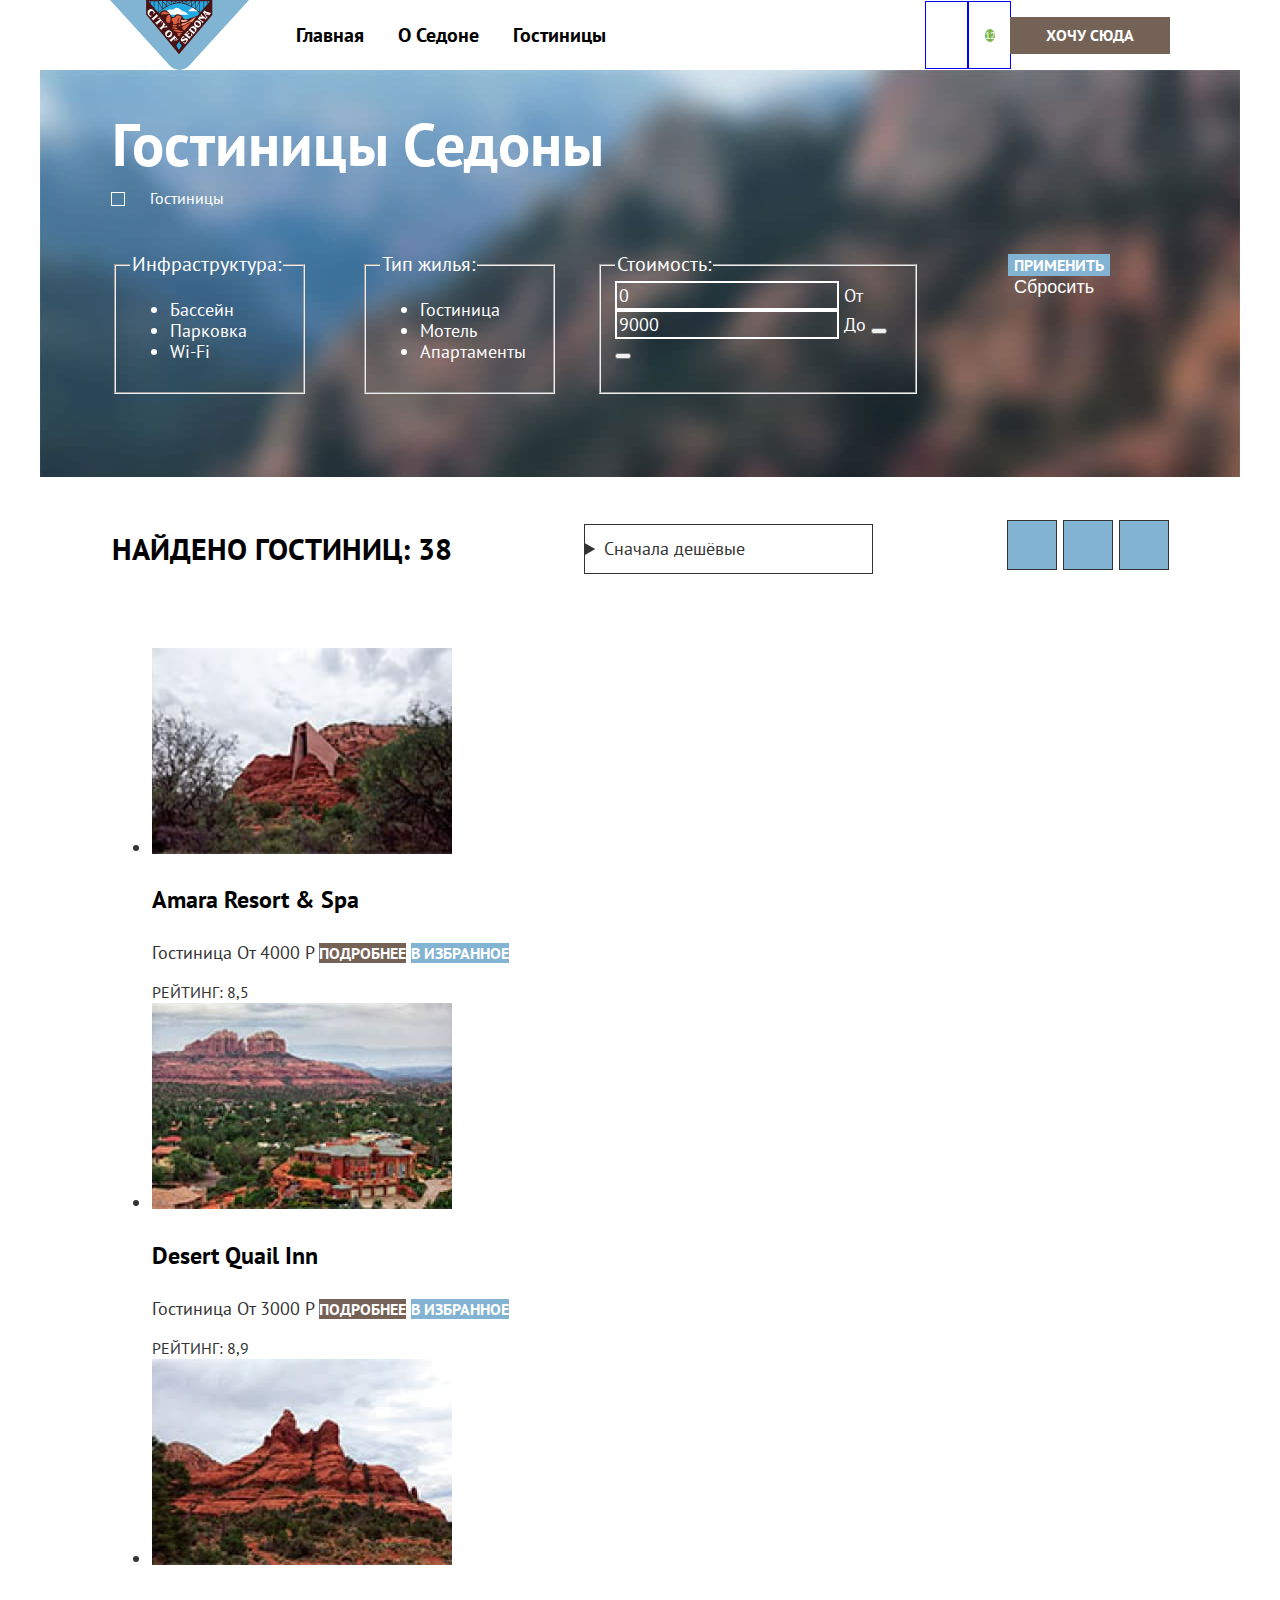
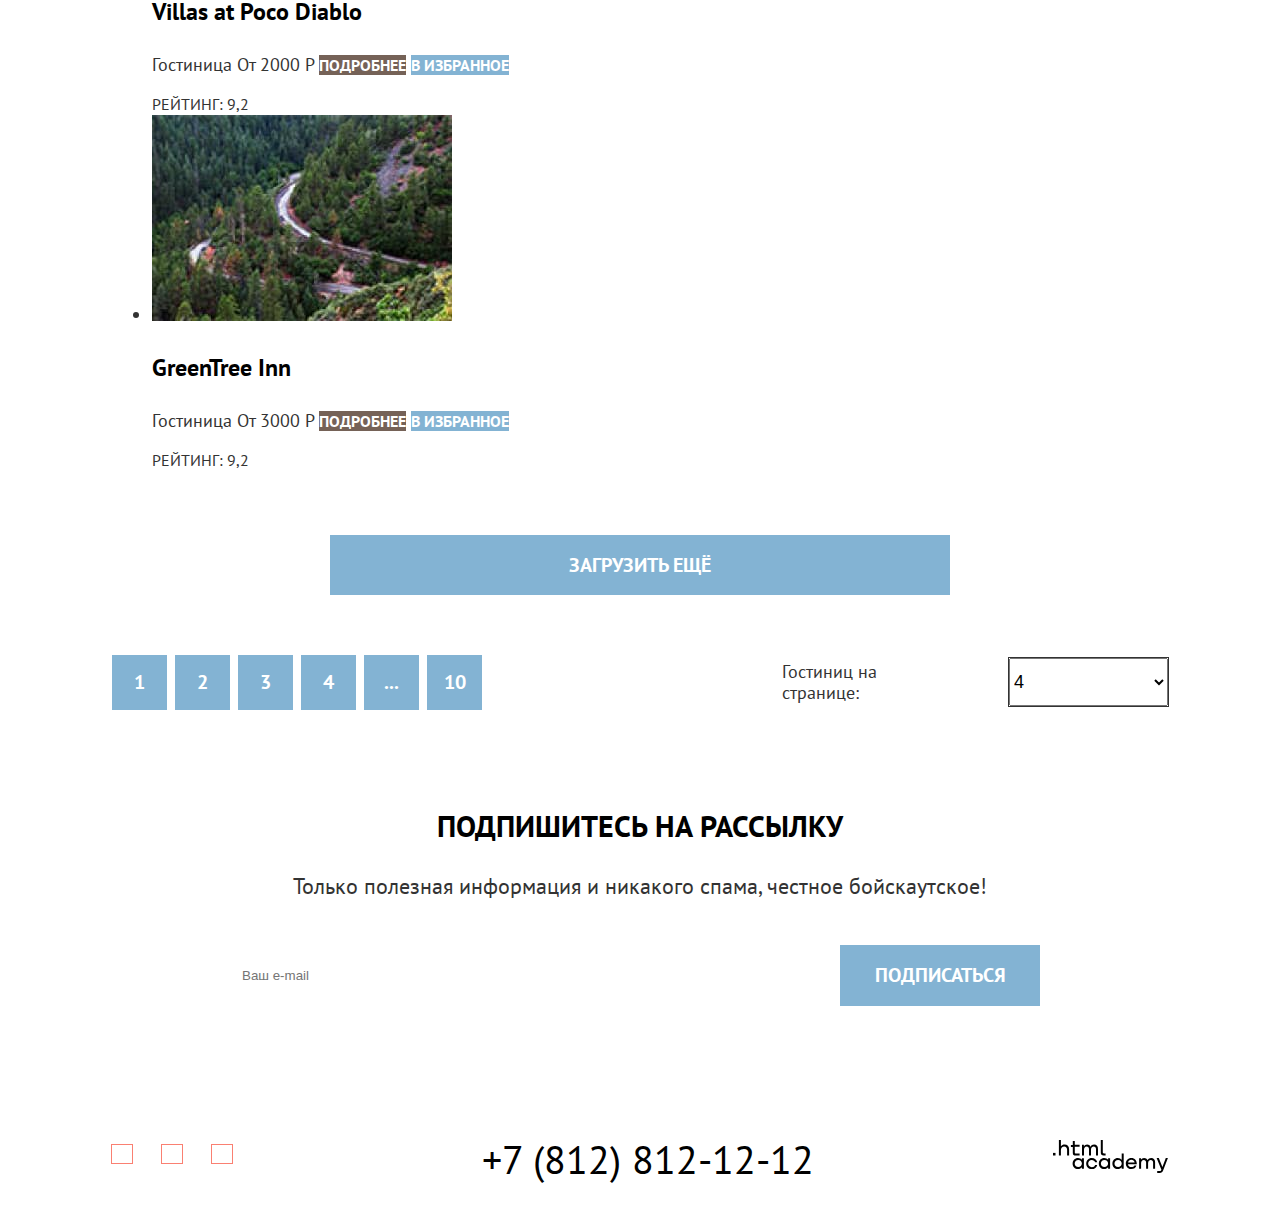
==== catalog.html @ 930e28e7 "Complete micro-layouts for the pages on flex" ====
<!DOCTYPE html>
<html class="page" lang="en">
<head>
  <meta charset="UTF-8">
  <meta name="viewport" content="width=device-width, initial-scale=1.0">
  <title>Гостиницы Седоны</title>
  <link rel="stylesheet" href="css/style.css">
</head>
<body class="body">

  <header class="page-header">
    <nav class="navigation">
      <img class="logo" src="img/logo.svg" alt="sedona logo" width="139" height="70">
        <ul class="navigation-menu navigation-list">
          <li class="navigation-item">
            <a class="navigation-link" href="">Главная</a>
          </li>
          <li class="navigation-item">
            <a class="navigation-link" href="about.html">О Седоне</a>
          </li>
          <li class="navigation-item">
            <a class="navigation-link" href="catalog.html">Гостиницы</a>
          </li>
        </ul>
        <div class="navigation-user navigation-list">
            <a class="navigation-link navigation-icon" href="#">
              <span class="visually-hidden">Поиск</span>
            </a>
            <a class="navigation-link navigation-icon" href="">
              <span class="visually-hidden">Избранное</span>
              <span class="favorites-count">12</span>
            </a>
        <a class="button button-secondary navigation-button" href="#">
          Хочу сюда
        </a>
      </div>
    </nav>
  </header>

  <main class="main-inner">

    <header class="inner-header">
      <div class="catalog-container">
        <h1 class="inner-header-title">Гостиницы Седоны</h1>
        <ul class="breadcrumbs">
          <li class="breadcrumbs-item breadcrumbs-icon">
            <a class="breadcrumbs-link" href="index.html">
              <span class="visually-hidden">Главная</span>
            </a>
          </li>
          <li class="breadcrumbs-item">
            <a class="breadcrumbs-link">
              Гостиницы
            </a>
          </li>
        </ul>

        <h2 class="visually-hidden">Список гостиниц с фильтрами</h2>

        <form class="hotel-filter" method="get" action="https://echo.htmlacademy.ru/">
          <fieldset class="hotel-filter-group">
            <legend class="hotel-filter-title">Инфраструктура:</legend>
            <ul>
              <li>
                <label class="control">
                  <input class="visually-hidden control-input" type="checkbox" value="Бассейн" name="infrastructure" checked>
                  <span class="control-mark"></span>
                  <span class="control-label">Бассейн</span>
                </label>
              </li>
              <li>
                <label class="control">
                  <input class="visually-hidden control-input" type="checkbox" value="Парковка" name="infrastructure" checked>
                  <span class="control-mark"></span>
                  <span class="control-label">Парковка</span>
                </label>
              </li>
              <li>
                <label class="control">
                  <input class="visually-hidden control-input" type="checkbox" value="Wi-Fi" name="infrastructure">
                  <span class="control-mark"></span>
                  <span class="control-label">Wi-Fi</span>
                </label>
              </li>
            </ul>
          </fieldset>
          <fieldset class="hotel-filter-group">
            <legend class="hotel-filter-title">Тип жилья:</legend>
            <ul>
              <li>
                <label class="control">
                  <input class="visually-hidden control-input" type="radio" name="hotel-type" value="hotel" checked>
                  <span class="control-mark"></span>
                  <span class="control-label">Гостиница</span>
                </label>
              </li>
              <li>
                <label class="control">
                  <input class="visually-hidden control-input" type="radio" name="hotel-type" value="motel">
                  <span class="control-mark"></span>
                  <span class="control-label">Мотель</span>
                </label>
              </li>
              <li>
                <label class="control">
                <input class="visually-hidden control-input" type="radio" name="hotel-type" value="apartment">
                <span class="control-mark"></span>
                <span class="control-label">Апартаменты</span>
                </label>
              </li>
            </ul>
          </fieldset>

        <fieldset class="hotel-filter-group">
            <legend class="hotel-filter-title">Стоимость:</legend>
            <label class="control">
              <input class="input-range" type="number" name="price-from" value="0">
              <span class="control-mark"></span>
              <span class="control-label">От</span>
            </label>
            <label class="control">
              <input class="input-range" type="number" name="price-to" value="9000">
              <span class="control-mark"></span>
              <span class="control-label">До</span>
            </label>
            <button class="range-toggle range-min" type="button">
              <span class="visually-hidden">Изменить минимальную цену</span>
            </button>
            <button class="range-toggle range-max" type="button">
              <span class="visually-hidden">Изменить максимальную цену</span>
            </button>
          </fieldset>
          <div class="hotel-filter-group">
            <button class="button" type="submit">Применить</button>
            <button class="filter-reset-button" type="reset">Сбросить</button>
           </div>
        </form>
      </div>
    </header>

    <section class="hotel-catalog">
      <div class="catalog-container">
        <div class="hotel-catalog-header">
            <h2 class="visually-hidden" hidden>Результаты поиска</h2>
            <p class="search-result"><strong class="section-title search-title">Найдено гостиниц: 38</strong></p>
            <form class="sorting-type" >
              <h3 class="visually-hidden" hidden>Сортировка списка гостиниц</h3>
              <details class="select-control">
                <summary>Сначала дешёвые</summary>
                <ul>
                  <li><a href="#">Сначала дешёвые</a></li>
                  <li><a href="#">Сначала дорогие</a></li>
                  <li><a href="#">Сначала популярные</a></li>
                </ul>
              </details>
            </form>
            <h3 class="visually-hidden" hidden>Сортировка списка гостиниц</h3>
            <ul class="render-type-list">
              <li class="render-item">
                <a class="button render-button" href="#">
                  <span class="visually-hidden">Показать карточки</span>
                </a>
              </li>
              <li class="render-item">
                <a class="button render-button" href="#">
                  <span class="visually-hidden">Показать слайдер</span>
                </a>
              </li>
              <li class="render-item">
                <a class="button render-button" href="#">
                  <span class="visually-hidden">Показать список</span>
                </a>
              </li>
            </ul>
        </div>

        <h3 class="visually-hidden">Список гостиниц</h3>
        <ul class="hotel-list">
          <li class="hotel-card">
            <a class="hotel-card-link" href="#">
              <img src="img/catalog/hotel-1.jpg" alt="Amara Resort & Spa" width="300" height="206">
              <h4 class="hotel-card-title">Amara Resort & Spa</h4>
            </a>
            <span class="hotel-card-type">Гостиница</span>
            <b class="hotel-card-price">От 4000 Р</b>
            <a class="button button-secondary" href="#">Подробнее</a>
            <a class="button" href="#">В избранное</a>
            <p class="hotel-card-stars">
              <span class="visually-hidden">4 звезды</span>
              <span class="hotel-card-star"></span>
              <span class="hotel-card-star"></span>
              <span class="hotel-card-star"></span>
              <span class="hotel-card-star"></span>
            </p>
            <span class="hotel-card-rating">Рейтинг: 8,5</span>
          </li>
          <li class="hotel-card">
            <a class="hotel-card-link" href="#">
              <img src="img/catalog/hotel-2.jpg" alt="Desert Quail Inn" width="300" height="206">
              <h4 class="hotel-card-title">Desert Quail Inn</h4>
            </a>
            <span class="hotel-card-type">Гостиница</span>
            <b class="hotel-card-price">От 3000 Р</b>
            <a class="button button-secondary" href="#">Подробнее</a>
            <a class="button" href="#">В избранное</a>
            <p class="hotel-card-stars">
              <span class="visually-hidden">3 звезды</span>
              <span class="hotel-card-star"></span>
              <span class="hotel-card-star"></span>
              <span class="hotel-card-star"></span>
            </p>
            <span class="hotel-card-rating">Рейтинг: 8,9</span>
          </li>
          <li class="hotel-card">
            <a class="hotel-card-link" href="#">
              <img src="img/catalog/hotel-3.jpg" alt="Villas at Poco Diablo" width="300" height="206">
              <h4 class="hotel-card-title">Villas at Poco Diablo</h4>
            </a>
            <span class="hotel-card-type">Гостиница</span>
            <b class="hotel-card-price">От 2000 Р</b>
            <a class="button button-secondary" href="#">Подробнее</a>
            <a class="button" href="#">В избранное</a>
            <p class="hotel-card-stars">
              <span class="visually-hidden">2 звезды</span>
              <span class="hotel-card-star"></span>
              <span class="hotel-card-star"></span>
            </p>
            <span class="hotel-card-rating">Рейтинг: 9,2</span>
          </li>
          <li class="hotel-card">
            <a class="hotel-card-link" href="#">
              <img src="img/catalog/hotel-4.jpg" alt="GreenTree Inn" width="300" height="206">
              <h4 class="hotel-card-title">GreenTree Inn</h4>
            </a>
            <span class="hotel-card-type">Гостиница</span>
            <b class="hotel-card-price">От 3000 Р</b>
            <a class="button button-secondary" href="#">Подробнее</a>
            <a class="button" href="#">В избранное</a>
            <p class="hotel-card-stars">
              <span class="visually-hidden">2 звезды</span>
              <span class="hotel-card-star"></span>
              <span class="hotel-card-star"></span>
            </p>
            <span class="hotel-card-rating">Рейтинг: 9,2</span>
          </li>
        </ul>

        <div class="pagination">
          <h3 class="visually-hidden">Список страниц</h3>
          <button class="button button-large upload-more-button">Загрузить ещё</button>
          <div class="pages">
            <ul class="pages-list">
              <li class="pagination-item">
                <a class="button button-large page-button" href="#">1</a>
              </li>
              <li class="pagination-item">
                <a class="button button-large page-button" href="#">2</a>
              </li>
              <li class="pagination-item">
                <a class="button button-large page-button" href="#">3</a>
              </li>
              <li class="pagination-item">
                <a class="button button-large page-button" href="#">4</a>
              </li>
              <li class="pagination-item">
                <a class="button button-large page-button" href="#">...</a>
              </li>
              <li class="pagination-item">
                <a class="button button-large page-button" href="#">10</a>
              </li>
            </ul>

            <form class="hotel-per-page" method="get" action="https://echo.htmlacademy.ru/">
              <label for="hotel-count">Гостиниц на странице:</label>
              <select class="hotel-count-control" name="hotel-count" id="hotel-count">
                <option value="4">4</option>
                <option value="4">8</option>
                <option value="4">12</option>
              </select>
              <button class="visually-hidden" type="submit">Применить выбранное количество гостиниц</button>
            </form>
          </div>
        </div>
      </div>
    </section>


    <article class="subscribe">
      <div class="main-container">
        <h2 class="section-title">Подпишитесь на рассылку</h2>
        <p class="section-content subscribe-content">
          Только полезная информация и никакого спама,
          честное бойскаутское!
        </p>
        <form class="subscribe-form" method="post" action="https://echo.htmlacademy.ru/">
          <label class="visually-hidden" for="subscribe-email">Email</label>
          <input class="subscribe-input" type="email" placeholder="Ваш e-mail" name="email" id="subscribe-email">
          <button class="button button-large subscribe-button" type="submit">Подписаться</button>
        </form>
      </div>
    </article>

  </main>

  <footer class="page-footer">
    <div class="footer-container">
      <h2 class="visually-hidden">Давайте дружить</h2>
          <ul class="footer-social-list">
            <li class="footer-social-item">
              <a class="button" href="#">
                <span class="visually-hidden">Twitter</span>
              </a>
            </li>
            <li class="footer-social-item">
              <a class="button" href="#">
                <span class="visually-hidden">Facebook</span>
              </a>
            </li>
            <li class="footer-social-item">
              <a class="button" href="#">
                <span class="visually-hidden">Youtube</span>
              </a>
            </li>
          </ul>
          <address class="address">
            <a class="contacts-phone" href="tel:88128121212">+7 (812) 812-12-12</a>
          </address>
          <a class="htmlacademy-link" href="https://htmlacademy.ru/">
            <img src="img/htmlacademy-trademark.svg" class="footer-image" alt="Разработано HTML Academy" width="115" height="34">
          </a>
    </div>
  </footer>
</body>
</html>
---- css/style.css ----
@font-face {
    font-family: "PT Sans";
    font-weight: 400;
    font-style: normal;
    font-display: swap;
    src: url("../fonts/ptsans-400.woff2") format("woff2");
}

@font-face {
    font-family: "PT Sans";
    font-weight: 700;
    font-style: normal;
    font-display: swap;
    src: url("../fonts/ptsans-700.woff2") format("woff2");
}

/* Common */

.page {
    font-family: "PT Sans", Arial, sans-serif;
    font-size: 18px;
    line-height: 21px;
    font-weight: 400;
    background-color: #FFFFFF;
    color: #333333;
    height: 100%;
}

.body {
    display: flex;
    flex-direction: column;
    justify-content: flex-start;
    width: 1200px;
    margin: 0 auto;
    height: 100%;
}

.button {
  color: #FFFFFF;
  background-color: #83B3D3;
  font-family: inherit;
  font-size: 16px;
  line-height: 20px;
  font-weight: 700;
  text-transform: uppercase;
  text-decoration: none;
  border: none;
  text-align: center;
}

.button-large {
  font-size: 20px;
  line-height: 26px;
}

.button-secondary {
  background-color: #756257;
}

.main-container {
    width: 800px;
    margin: 0 auto;
    display: flex;
    flex-direction: column;
    align-items: center;
}

.section-title {
  padding: 0;
  font-size: 30px;
  line-height: 36px;
  font-weight: 700;
  color: #000000;
  text-transform: uppercase;
  display: block;
  width: 100%;
  white-space: wrap;
  text-align: center;
}

.section-content {
  margin: 0;
  padding: 0;
  font-size: 22px;
  line-height: 26px;
  width: 100%;
  white-space: wrap;
  text-align: center;
}

.main-inner, .main-index {
    width: 100%;
    flex-grow: 1;
}

.catalog-container {
    width: 1056px;
    display: flex;
    flex-direction: column;
    margin: 0 auto;
}

.visually-hidden {
    position: absolute;
    width: 1px;
    height: 1px;
    margin: -1px;
    padding: 0;
    border: 0;
    clip: rect(0 0 0 0);
    overflow: hidden;
}

/* Navigation */

.page-header {
    width: 100%;
}

.navigation {
    width: 1060px;
    margin: 0 auto;
    display: flex;
    flex-direction: row;
    align-items: center;
}

.logo {
    width: 139px;
    margin-right: 30px;
    align-self: start;
}

.navigation-list {
    display: flex;
    margin: 0;
    padding: 0;
    justify-content: flex-start;
    flex-wrap: wrap;
    list-style-type: none;
}

.navigation-menu {
  width: 500px;
  font-size: 20px;
  line-height: 26px;
  font-weight: 700;
}

.navigation-link {
  text-decoration: none;
  color:#000000;
  display: block;
  padding: 20px 17px;
}

.navigation-user {
    width: 348px;
    margin-left: auto;
    align-items: center;
    justify-content: flex-end;
}

.navigation-icon {
    width: 8px;
    height: 26px;
    outline: 1px solid blue;
}

.navigation-button {
    width: 160px;
    height: 37px;
    line-height: 37px;
}

.favorites-count {
    background-color: #7DB54F;
    color: #FFFFFF;
    font-size: 10px;
    line-height: 13px;
    border-radius: 50%;
}

/* Introduction */

.introduction {
    display: flex;
    width: 100%;
    flex-direction: column;
    line-height: 36px;
    margin-bottom: 80px;
}

.introduction-promo {
    width: 100%;
    height: 485px;
    background-color: #83B3D3;
    background-image: url("../img/index-background.jpg");
    background-size: cover;
    margin-bottom: 63px;
}

.introduction-strong {
    text-align: center;
    margin: 0 auto;
    font-size: 30px;
    font-weight: 700;
    text-transform: uppercase;
    margin-bottom: 31px;
}

.introduction-common {
    text-align: center;
    margin: 0 auto;
    font-size: 22px;
}

/* Advantages */
.advantages {
    margin-bottom: 91px;
}

.advantages-image-info {
    background-color: #83B3D3;
    color: #FFFFFF;
}

.advantages-title {
    font-size: 24px;
    line-height: 28px;
    text-transform: uppercase;
}

.advantages b {
    font-weight: inherit;
}

.advantages-item {
    background-color: rgb(131, 179, 211);
}

.advantages-card-1,
.advantages-card-3,
.advantages-card-4,
.advantages-card-6  {
    background-color: rgb(131, 179, 211, 0.12);
}

.advantages-card-2 {
    background-color: #FFFFFF;
}

.advantages-card-5 {
    background-color: rgb(131, 179, 211, 0.2);
}
/* Search */
.search {
    margin-bottom: 92px;
}

.search-title {
    margin-bottom: 43px;
}

.search-content {
    margin-bottom: 43px;
}

.search-button {
    width: 575px;
    height: 60px;
    line-height: 60px;
}

/* Subscribe */

.primary-subscribe {
    background-color: #83B3D3;
    background-image: url('../img/subscribe-bg.jpg');
    background-size: cover;
    color: #FFFFFF;
}

.section-title {
    margin-bottom: 29px;
  }

.primary-subscribe .section-title {
  color: #FFFFFF;
}

.subscribe-content {
    margin-bottom: 46px;
}

.subscribe-form {
    display: flex;
    width: 800px;
    margin-bottom: 93px;
}

.subscribe-input {
    border: none;
    flex-grow: 1;
}

.subscribe-button {
    width: 200px;
    height: 61px;
}


/* Footer */

.footer-container {
    width: 1056px;
    display: flex;
    margin: 0 auto;
    justify-content: space-between;
    align-items: center;
    padding: 40px 0 30px;
}

.footer-social-list {
    width: 130px;
    margin: 0;
    padding: 0;
    list-style-type: none;
    display: flex;
    justify-content: flex-start;
    flex-wrap: wrap;
}


.footer-social-item {
    width: 20px;
    height: 18px;
    outline: 1px solid salmon;
    margin-bottom: 10px;
}

.footer-social-item:not(:nth-child(3n)) {
  margin-right: 30px;
}

.contacts-phone {
    width: 720px;
    display: block;
    text-align: center;
    font-size: 40px;
    line-height: 40px;
    color: #000000;
    text-decoration: none;
    font-style: normal;
}

.htmlacademy-link {
    width: 115px;
}

/* Main header */

.inner-header {
    background-color: #83B3D3;
    background-image: url('../img/catalog/catalog-background.jpg');
    background-size: cover;
    color: #FFFFFF;
    padding: 35px 0 83px;
    margin-bottom: 44px;
}

.inner-header-title {
    margin: 0;
    padding: 0;
    font-size: 60px;
    line-height: 78px;
    margin-bottom: 5px;
}

.breadcrumbs {
    margin: 0;
    padding: 0;
    list-style-type: none;
    display: flex;
    align-items: center;
    margin-bottom: 45px;
}

.breadcrumbs-icon {
    width: 12px;
    height: 12px;
    margin-right: 26px;
    outline: 1px solid white;
}

.breadcrumbs-item {
    font-size: 16px;
}

/* Filter Forms */

.hotel-filter {
    display: flex;
    width: 100%;
    flex-direction: row;
    justify-content: flex-start;
}

.hotel-filter-group {
    width: 160px;
}

.hotel-filter-group:nth-child(1) {
    margin-right: 57px;
}

.hotel-filter-group:nth-child(3) {
    width: 287px;
    margin-left: auto;
}

.hotel-filter-group:nth-child(4) {
    margin-left: 89px;
}

.hotel-filter-title {
    font-size: 20px;
}

.input-range {
  color: #FFFFFF;
  background-color: transparent;
  border: 2px solid white;
  font-size: inherit;
  font-family: inherit;
}

.filter-reset-button {
  font-size: inherit;
  background: transparent;
  color: inherit;
  border: none;
}

/* Catalog header */

.hotel-catalog-header {
    display:  flex;
    flex-direction: row;
    align-items: center;
    width: 100%;
    margin-bottom: 53px;
}

.search-result {
  margin: 0;
  padding: 0;
  display: block;
  width: 440px;
  margin-right: auto;
}

.search-title {
  margin: 0;
  padding: 0;
  display: block;
  width: 100%;
  text-align: start;
}

.sorting-type {
    width: 287px;
    height: 48px;
    line-height: 48px;
    outline: 1px solid #333333;
}

.render-type-list {
    margin: 0;
    padding: 0;
    list-style-type: none;
    display: flex;
    justify-content: flex-end;
    flex-wrap: wrap;
    width: 215px;
    margin-left: 81px;
}

.render-button {
    display: block;
    width: 48px;
    height: 48px;
    outline: 1px solid #333333;
    margin-bottom: 8px;
    margin-left: 8px;
}

.sorting-type a {
  color: inherit;
  text-decoration: none;
}

/* Hotel Cards */
.hotel-catalog {
    margin-bottom: 73px;
}

.hotel-list {
    margin-bottom: 64px;
}

.hotel-card-title {
  color:#000000;
  font-size: 24px;
  font-weight: bold;

}

.hotel-card-link {
  text-decoration: none;
}

.hotel-card b {
  font-weight: inherit;
}

.hotel-card-rating {
  font-size: 16px;
  text-transform: uppercase;
}

/* Pagination */

.pagination {
    width: 100%;
    display: flex;
    flex-direction: column;
}

.upload-more-button {
    width: 620px;
    height: 60px;
    margin: 0 auto 60px;
}

.pages {
    display: flex;
    flex-direction: row;
    justify-content: space-between;
    width: 100%;
}

.pages-list {
    margin-right:  auto;
    margin: 0;
    padding: 0;
    list-style-type: none;
    display: flex;
}

.pagination-item:not(:last-child) {
    margin-right: 8px;
}

.page-button {
    display: block;
    width: 55px;
    height: 55px;
    line-height: 55px;
    text-align: center;
}

.hotel-per-page {
    display: flex;
    width: 386px;
    align-items: center;
}



.hotel-count-control {
    width: 160px;
    height: 48px;
    font-size: inherit;
    outline: 1px solid #333333;
    margin-left: 51px;
}
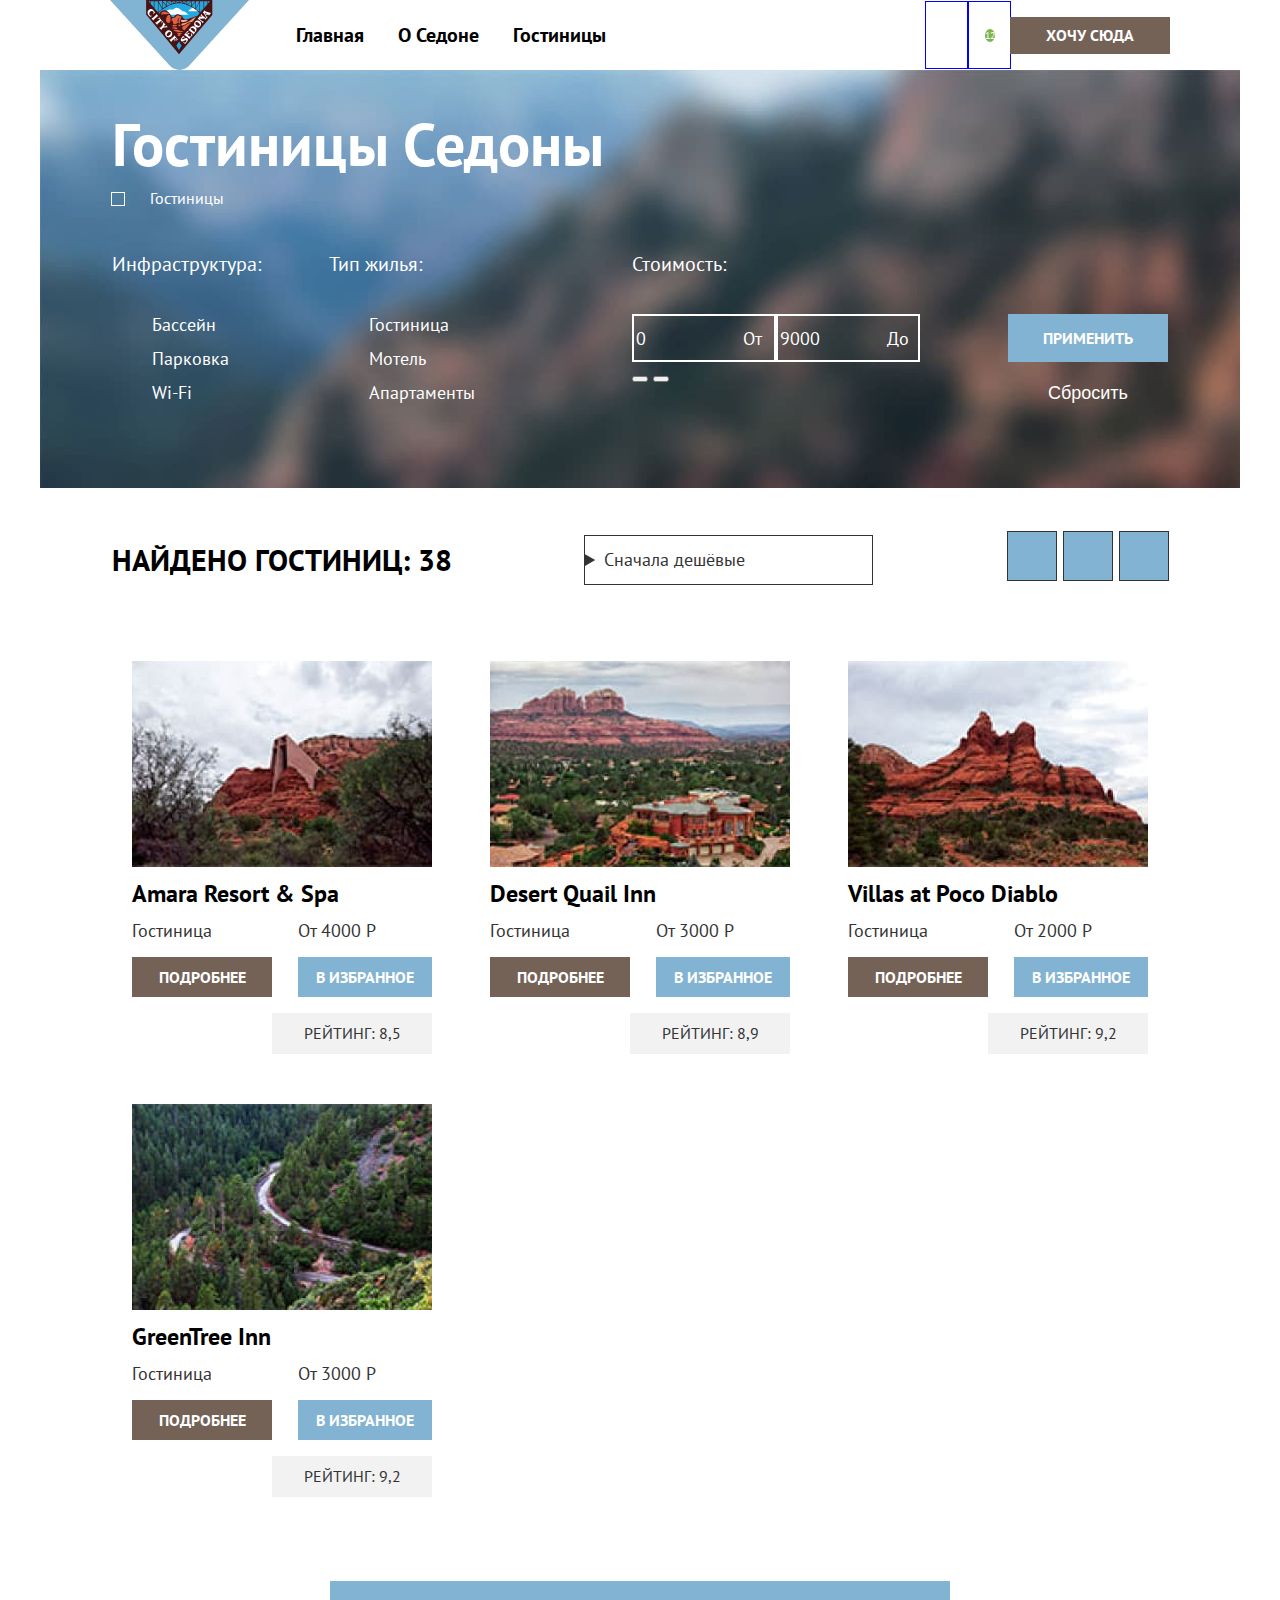
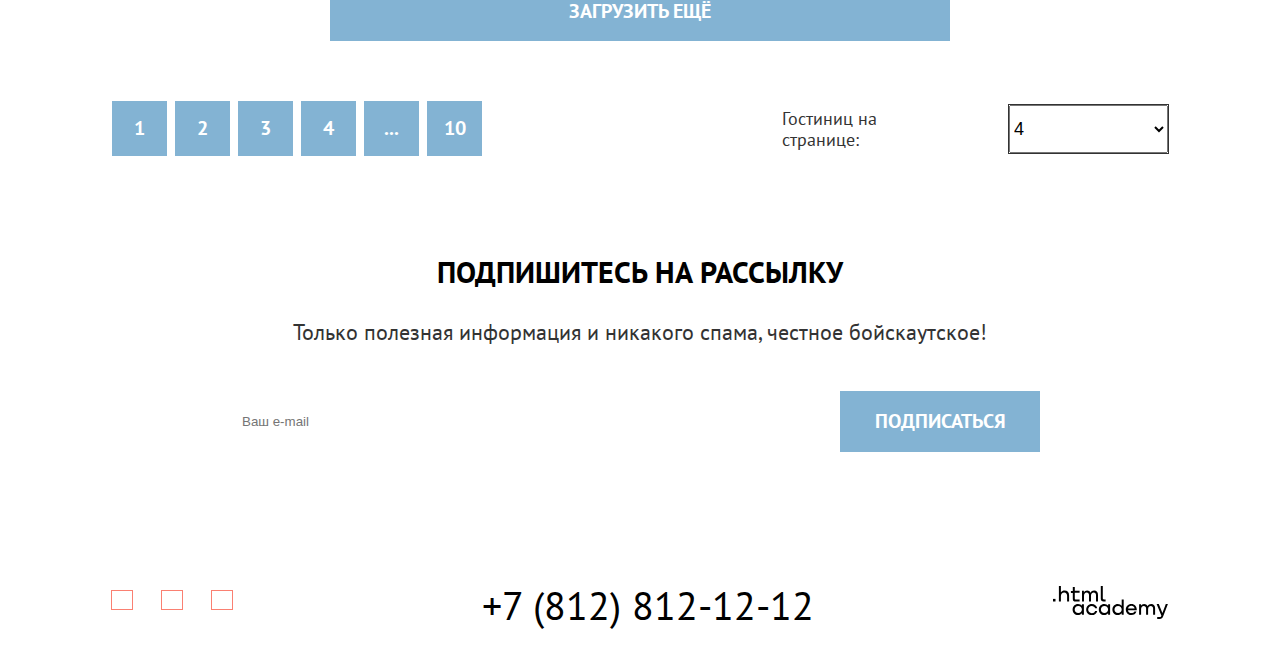
==== commit 41ec7266: "feat: made grid layouts for advatage section, catalog filter, catalog cards" ====
--- a/catalog.html
+++ b/catalog.html
@@ -58,24 +58,24 @@
         <h2 class="visually-hidden">Список гостиниц с фильтрами</h2>
 
         <form class="hotel-filter" method="get" action="https://echo.htmlacademy.ru/">
-          <fieldset class="hotel-filter-group">
+          <div class="hotel-filter-group">
             <legend class="hotel-filter-title">Инфраструктура:</legend>
-            <ul>
-              <li>
+            <ul class="hotel-filter-list">
+              <li class="hotel-filter-item">
                 <label class="control">
                   <input class="visually-hidden control-input" type="checkbox" value="Бассейн" name="infrastructure" checked>
                   <span class="control-mark"></span>
                   <span class="control-label">Бассейн</span>
                 </label>
               </li>
-              <li>
+              <li class="hotel-filter-item">
                 <label class="control">
                   <input class="visually-hidden control-input" type="checkbox" value="Парковка" name="infrastructure" checked>
                   <span class="control-mark"></span>
                   <span class="control-label">Парковка</span>
                 </label>
               </li>
-              <li>
+              <li class="hotel-filter-item">
                 <label class="control">
                   <input class="visually-hidden control-input" type="checkbox" value="Wi-Fi" name="infrastructure">
                   <span class="control-mark"></span>
@@ -83,25 +83,26 @@
                 </label>
               </li>
             </ul>
-          </fieldset>
-          <fieldset class="hotel-filter-group">
+          </div>
+
+          <div class="hotel-filter-group">
             <legend class="hotel-filter-title">Тип жилья:</legend>
-            <ul>
-              <li>
+            <ul class="hotel-filter-list">
+              <li class="hotel-filter-item">
                 <label class="control">
                   <input class="visually-hidden control-input" type="radio" name="hotel-type" value="hotel" checked>
                   <span class="control-mark"></span>
                   <span class="control-label">Гостиница</span>
                 </label>
               </li>
-              <li>
+              <li class="hotel-filter-item">
                 <label class="control">
                   <input class="visually-hidden control-input" type="radio" name="hotel-type" value="motel">
                   <span class="control-mark"></span>
                   <span class="control-label">Мотель</span>
                 </label>
               </li>
-              <li>
+              <li class="hotel-filter-item">
                 <label class="control">
                 <input class="visually-hidden control-input" type="radio" name="hotel-type" value="apartment">
                 <span class="control-mark"></span>
@@ -109,31 +110,28 @@
                 </label>
               </li>
             </ul>
-          </fieldset>
-
-        <fieldset class="hotel-filter-group">
+          </div>
+
+          <div class="hotel-filter-group">
             <legend class="hotel-filter-title">Стоимость:</legend>
-            <label class="control">
-              <input class="input-range" type="number" name="price-from" value="0">
-              <span class="control-mark"></span>
-              <span class="control-label">От</span>
-            </label>
-            <label class="control">
-              <input class="input-range" type="number" name="price-to" value="9000">
-              <span class="control-mark"></span>
-              <span class="control-label">До</span>
-            </label>
-            <button class="range-toggle range-min" type="button">
-              <span class="visually-hidden">Изменить минимальную цену</span>
-            </button>
-            <button class="range-toggle range-max" type="button">
-              <span class="visually-hidden">Изменить максимальную цену</span>
-            </button>
-          </fieldset>
+            <input class="input-range input-from" type="number" name="price-from" value="0">                
+            <span class="control-label label-from">От</span>
+            <input class="input-range input-to" type="number" name="price-to" value="9000">
+            <span class="control-label label-to">До</span>            
+            <div class="filter-price-range">
+              <button class="range-toggle range-min" type="button">
+                <span class="visually-hidden">Изменить минимальную цену</span>
+              </button>
+              <button class="range-toggle range-max" type="button">
+                <span class="visually-hidden">Изменить максимальную цену</span>
+              </button>
+            </div>
+          </div>
+          
           <div class="hotel-filter-group">
-            <button class="button" type="submit">Применить</button>
+            <button class="button filter-submit-button" type="submit">Применить</button>
             <button class="filter-reset-button" type="reset">Сбросить</button>
-           </div>
+          </div>
         </form>
       </div>
     </header>
@@ -142,7 +140,7 @@
       <div class="catalog-container">
         <div class="hotel-catalog-header">
             <h2 class="visually-hidden" hidden>Результаты поиска</h2>
-            <p class="search-result"><strong class="section-title search-title">Найдено гостиниц: 38</strong></p>
+            <p class="search-result"><strong class="section-title result-title">Найдено гостиниц: 38</strong></p>
             <form class="sorting-type" >
               <h3 class="visually-hidden" hidden>Сортировка списка гостиниц</h3>
               <details class="select-control">
@@ -178,13 +176,13 @@
         <ul class="hotel-list">
           <li class="hotel-card">
             <a class="hotel-card-link" href="#">
-              <img src="img/catalog/hotel-1.jpg" alt="Amara Resort & Spa" width="300" height="206">
-              <h4 class="hotel-card-title">Amara Resort & Spa</h4>
-            </a>
+              <img class="hotel-card-image" src="img/catalog/hotel-1.jpg" alt="Amara Resort & Spa" width="300" height="206">              
+            </a>
+            <h4 class="hotel-card-title">Amara Resort & Spa</h4>
             <span class="hotel-card-type">Гостиница</span>
             <b class="hotel-card-price">От 4000 Р</b>
-            <a class="button button-secondary" href="#">Подробнее</a>
-            <a class="button" href="#">В избранное</a>
+            <a class="button button-secondary hotel-more-button" href="#">Подробнее</a>
+            <a class="button hotel-favorite-button" href="#">В избранное</a>
             <p class="hotel-card-stars">
               <span class="visually-hidden">4 звезды</span>
               <span class="hotel-card-star"></span>
@@ -196,13 +194,13 @@
           </li>
           <li class="hotel-card">
             <a class="hotel-card-link" href="#">
-              <img src="img/catalog/hotel-2.jpg" alt="Desert Quail Inn" width="300" height="206">
-              <h4 class="hotel-card-title">Desert Quail Inn</h4>
-            </a>
+              <img class="hotel-card-image" class="hotel-card-image" src="img/catalog/hotel-2.jpg" alt="Desert Quail Inn" width="300" height="206">              
+            </a>
+            <h4 class="hotel-card-title">Desert Quail Inn</h4>
             <span class="hotel-card-type">Гостиница</span>
             <b class="hotel-card-price">От 3000 Р</b>
-            <a class="button button-secondary" href="#">Подробнее</a>
-            <a class="button" href="#">В избранное</a>
+            <a class="button button-secondary hotel-more-button" href="#">Подробнее</a>
+            <a class="button hotel-favorite-button" href="#">В избранное</a>
             <p class="hotel-card-stars">
               <span class="visually-hidden">3 звезды</span>
               <span class="hotel-card-star"></span>
@@ -213,13 +211,13 @@
           </li>
           <li class="hotel-card">
             <a class="hotel-card-link" href="#">
-              <img src="img/catalog/hotel-3.jpg" alt="Villas at Poco Diablo" width="300" height="206">
-              <h4 class="hotel-card-title">Villas at Poco Diablo</h4>
-            </a>
+              <img class="hotel-card-image" src="img/catalog/hotel-3.jpg" alt="Villas at Poco Diablo" width="300" height="206">              
+            </a>
+            <h4 class="hotel-card-title">Villas at Poco Diablo</h4>
             <span class="hotel-card-type">Гостиница</span>
             <b class="hotel-card-price">От 2000 Р</b>
-            <a class="button button-secondary" href="#">Подробнее</a>
-            <a class="button" href="#">В избранное</a>
+            <a class="button button-secondary hotel-more-button" href="#">Подробнее</a>
+            <a class="button hotel-favorite-button" href="#">В избранное</a>
             <p class="hotel-card-stars">
               <span class="visually-hidden">2 звезды</span>
               <span class="hotel-card-star"></span>
@@ -229,13 +227,13 @@
           </li>
           <li class="hotel-card">
             <a class="hotel-card-link" href="#">
-              <img src="img/catalog/hotel-4.jpg" alt="GreenTree Inn" width="300" height="206">
-              <h4 class="hotel-card-title">GreenTree Inn</h4>
-            </a>
+              <img class="hotel-card-image" src="img/catalog/hotel-4.jpg" alt="GreenTree Inn" width="300" height="206">              
+            </a>
+            <h4 class="hotel-card-title">GreenTree Inn</h4>
             <span class="hotel-card-type">Гостиница</span>
             <b class="hotel-card-price">От 3000 Р</b>
-            <a class="button button-secondary" href="#">Подробнее</a>
-            <a class="button" href="#">В избранное</a>
+            <a class="button button-secondary hotel-more-button" href="#">Подробнее</a>
+            <a class="button hotel-favorite-button" href="#">В избранное</a>
             <p class="hotel-card-stars">
               <span class="visually-hidden">2 звезды</span>
               <span class="hotel-card-star"></span>
--- a/css/style.css
+++ b/css/style.css
@@ -218,25 +218,63 @@
 /* Advantages */
 .advantages {
     margin-bottom: 91px;
+    display: grid;
 }
 
 .advantages-image-info {
     background-color: #83B3D3;
     color: #FFFFFF;
+    display: flex;
+}
+
+.advantages-image-info:nth-child(4) div {
+    order: 2;
+}
+
+.advantages-image {
+    object-fit: cover;
+}
+
+.advantages-list {
+    padding: 0;
+    margin: 0;
+    display: flex;
+    list-style-type: none;
+
 }
 
 .advantages-title {
+    margin: 0;
+    padding: 0;
     font-size: 24px;
     line-height: 28px;
     text-transform: uppercase;
-}
-
-.advantages b {
+    margin-bottom: 30px;
+    text-align: center;
+    white-space: normal;
+}
+
+.advantages-card-number {
     font-weight: inherit;
+    margin-bottom: 30px;
+}
+
+.advantages-description {
+    text-align: center;
+    padding: 0;
+    margin: 0;
 }
 
 .advantages-item {
+    width: 400px;
+    height: 384px;
     background-color: rgb(131, 179, 211);
+    display: flex;
+    flex-direction: column;
+    justify-content: flex-start;
+    align-items: center;
+    padding: 98px 90px 0;
+    box-sizing: border-box;
 }
 
 .advantages-card-1,
@@ -244,15 +282,28 @@
 .advantages-card-4,
 .advantages-card-6  {
     background-color: rgb(131, 179, 211, 0.12);
+    padding: 98px 75px 0;
+    height: 400px;
 }
 
 .advantages-card-2 {
     background-color: #FFFFFF;
+    padding: 98px 75px 0;
+    height: 400px;
 }
 
 .advantages-card-5 {
     background-color: rgb(131, 179, 211, 0.2);
-}
+    padding: 98px 75px 0;
+    height: 400px;
+}
+
+.advantages-card-1,
+.advantages-card-2,
+.advantages-card-3 {
+    padding-top: 184px;
+}
+
 /* Search */
 .search {
     margin-bottom: 92px;
@@ -407,7 +458,13 @@
 }
 
 .hotel-filter-group {
+    margin: 0;
+    padding: 0;
     width: 160px;
+    display: grid;
+    border: none;
+    grid-template-columns: 1fr;
+    grid-template-rows: 60px 48px 43px;
 }
 
 .hotel-filter-group:nth-child(1) {
@@ -417,6 +474,7 @@
 .hotel-filter-group:nth-child(3) {
     width: 287px;
     margin-left: auto;
+    grid-template-columns: 111px 33px 111px 33px;
 }
 
 .hotel-filter-group:nth-child(4) {
@@ -425,6 +483,61 @@
 
 .hotel-filter-title {
     font-size: 20px;
+    margin: 0;
+    padding: 0;
+    grid-row: 1 / -1;
+    grid-column: 1 / -1;
+}
+
+.hotel-filter-list {
+    margin: 0;
+    padding: 0;
+    list-style-type: none;
+    grid-column: 1 / 2;
+    grid-row: 2 / -1;
+}
+
+.hotel-filter-item {
+    padding-left: 40px;
+    margin-bottom: 13px;
+}
+
+.hotel-filter-item:last-child {
+    margin-bottom: 0;
+}
+
+.input-from {
+    grid-column: 1 / 3;
+    grid-row: 2 / 3;
+}
+
+.label-from {
+    grid-column: 2 / 3;
+    grid-row: 2 / 3;
+    border-right-width: 1px;
+}
+
+.input-to {
+    grid-column: 3 / -1;
+    grid-row: 2 / 3;
+    border-left-width: 1px;
+}
+
+.label-to {
+    grid-column: 4 / -1;
+    grid-row: 2 / 3;
+}
+
+.control-label {
+    padding: 0;
+    margin: 0;
+    padding-right: 13px;
+    align-self: center;
+}
+
+.filter-price-range {
+    grid-row: 3 / 4;
+    grid-column: 1 / -1;
 }
 
 .input-range {
@@ -433,6 +546,11 @@
   border: 2px solid white;
   font-size: inherit;
   font-family: inherit;
+  box-sizing: border-box;
+}
+
+.filter-submit-button {
+    grid-row: 2 / 3;
 }
 
 .filter-reset-button {
@@ -440,6 +558,8 @@
   background: transparent;
   color: inherit;
   border: none;
+  grid-row: 3 / 4;
+  align-self: self-end;
 }
 
 /* Catalog header */
@@ -460,7 +580,7 @@
   margin-right: auto;
 }
 
-.search-title {
+.result-title {
   margin: 0;
   padding: 0;
   display: block;
@@ -506,27 +626,74 @@
 }
 
 .hotel-list {
+    margin: 0;
+    padding: 0;
+    list-style-type: none;
     margin-bottom: 64px;
+    display: grid;
+    grid-template-columns: repeat(3, 1fr);
+    grid-column-gap: 18px;
+    grid-row-gap: 10px;
+}
+
+.hotel-card {
+    display: grid;
+    padding: 20px;
+    grid-template-columns: 140px 26px 134px;
+    grid-row-gap: 16px;
 }
 
 .hotel-card-title {
-  color:#000000;
-  font-size: 24px;
-  font-weight: bold;
-
+    margin: 0;
+    padding: 0;
+    color:#000000;
+    font-size: 24px;
+    font-weight: bold;
+    grid-column: 1 / -1;
 }
 
 .hotel-card-link {
   text-decoration: none;
-}
+  grid-column: 1 / -1;
+}
+
+.hotel-card-image {
+    display: block;
+    object-fit: cover;
+} 
 
 .hotel-card b {
   font-weight: inherit;
+}
+
+.hotel-card-type,
+.hotel-more-button,
+.hotel-card-stars {
+    grid-column: 1 / 2;
+}
+
+.hotel-card-price,
+.hotel-favorite-button {
+    grid-column: 3 / 4;
+}
+
+.hotel-favorite-button,
+.hotel-more-button,
+.hotel-card-rating {
+    padding: 10px 0;
 }
 
 .hotel-card-rating {
   font-size: 16px;
   text-transform: uppercase;
+  text-align: center;
+  background-color: #F2F2F2;
+  grid-column: 2 / -1;
+}
+
+.hotel-card-stars {
+    padding: 0;
+    margin: 0;
 }
 
 /* Pagination */
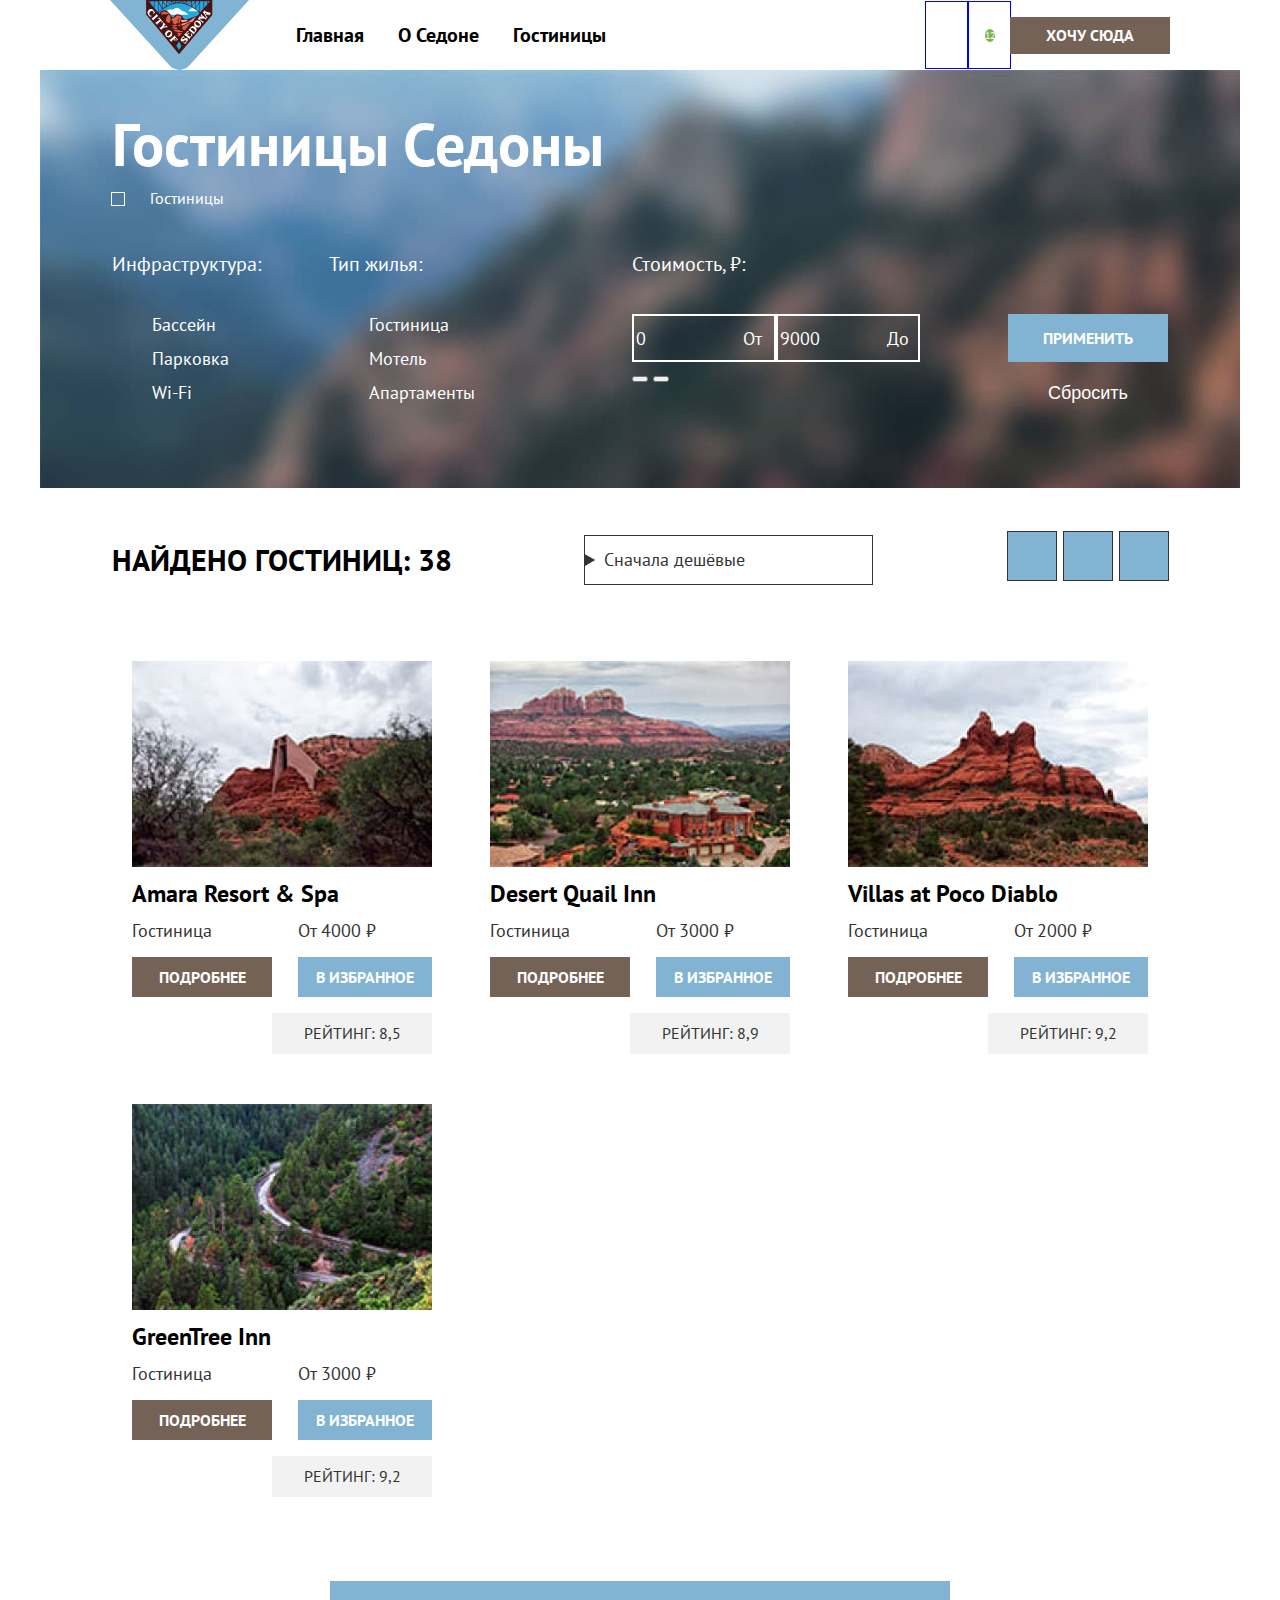
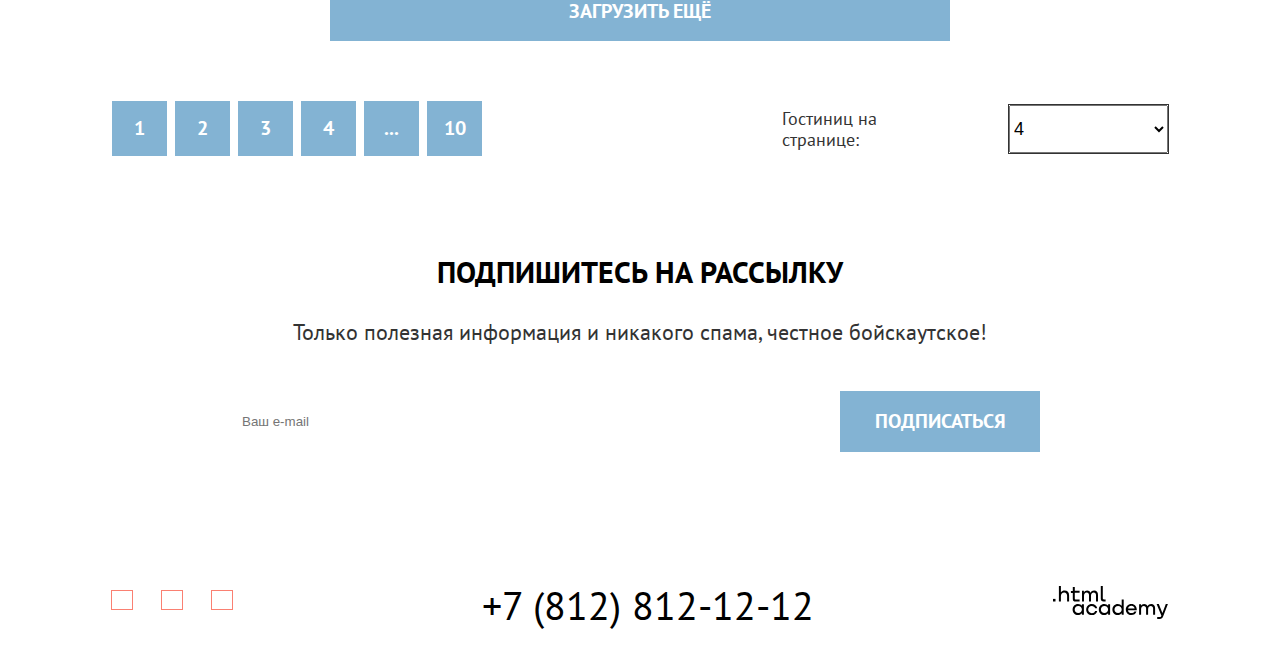
==== commit 2de95f38: "fix: add ruble symbol to the price elements" ====
--- a/catalog.html
+++ b/catalog.html
@@ -113,7 +113,7 @@
           </div>
 
           <div class="hotel-filter-group">
-            <legend class="hotel-filter-title">Стоимость:</legend>
+            <legend class="hotel-filter-title">Стоимость, ₽:</legend>
             <input class="input-range input-from" type="number" name="price-from" value="0">                
             <span class="control-label label-from">От</span>
             <input class="input-range input-to" type="number" name="price-to" value="9000">
@@ -180,7 +180,7 @@
             </a>
             <h4 class="hotel-card-title">Amara Resort & Spa</h4>
             <span class="hotel-card-type">Гостиница</span>
-            <b class="hotel-card-price">От 4000 Р</b>
+            <b class="hotel-card-price">От 4000 ₽</b>
             <a class="button button-secondary hotel-more-button" href="#">Подробнее</a>
             <a class="button hotel-favorite-button" href="#">В избранное</a>
             <p class="hotel-card-stars">
@@ -198,7 +198,7 @@
             </a>
             <h4 class="hotel-card-title">Desert Quail Inn</h4>
             <span class="hotel-card-type">Гостиница</span>
-            <b class="hotel-card-price">От 3000 Р</b>
+            <b class="hotel-card-price">От 3000 ₽</b>
             <a class="button button-secondary hotel-more-button" href="#">Подробнее</a>
             <a class="button hotel-favorite-button" href="#">В избранное</a>
             <p class="hotel-card-stars">
@@ -215,7 +215,7 @@
             </a>
             <h4 class="hotel-card-title">Villas at Poco Diablo</h4>
             <span class="hotel-card-type">Гостиница</span>
-            <b class="hotel-card-price">От 2000 Р</b>
+            <b class="hotel-card-price">От 2000 ₽</b>
             <a class="button button-secondary hotel-more-button" href="#">Подробнее</a>
             <a class="button hotel-favorite-button" href="#">В избранное</a>
             <p class="hotel-card-stars">
@@ -231,7 +231,7 @@
             </a>
             <h4 class="hotel-card-title">GreenTree Inn</h4>
             <span class="hotel-card-type">Гостиница</span>
-            <b class="hotel-card-price">От 3000 Р</b>
+            <b class="hotel-card-price">От 3000 ₽</b>
             <a class="button button-secondary hotel-more-button" href="#">Подробнее</a>
             <a class="button hotel-favorite-button" href="#">В избранное</a>
             <p class="hotel-card-stars">
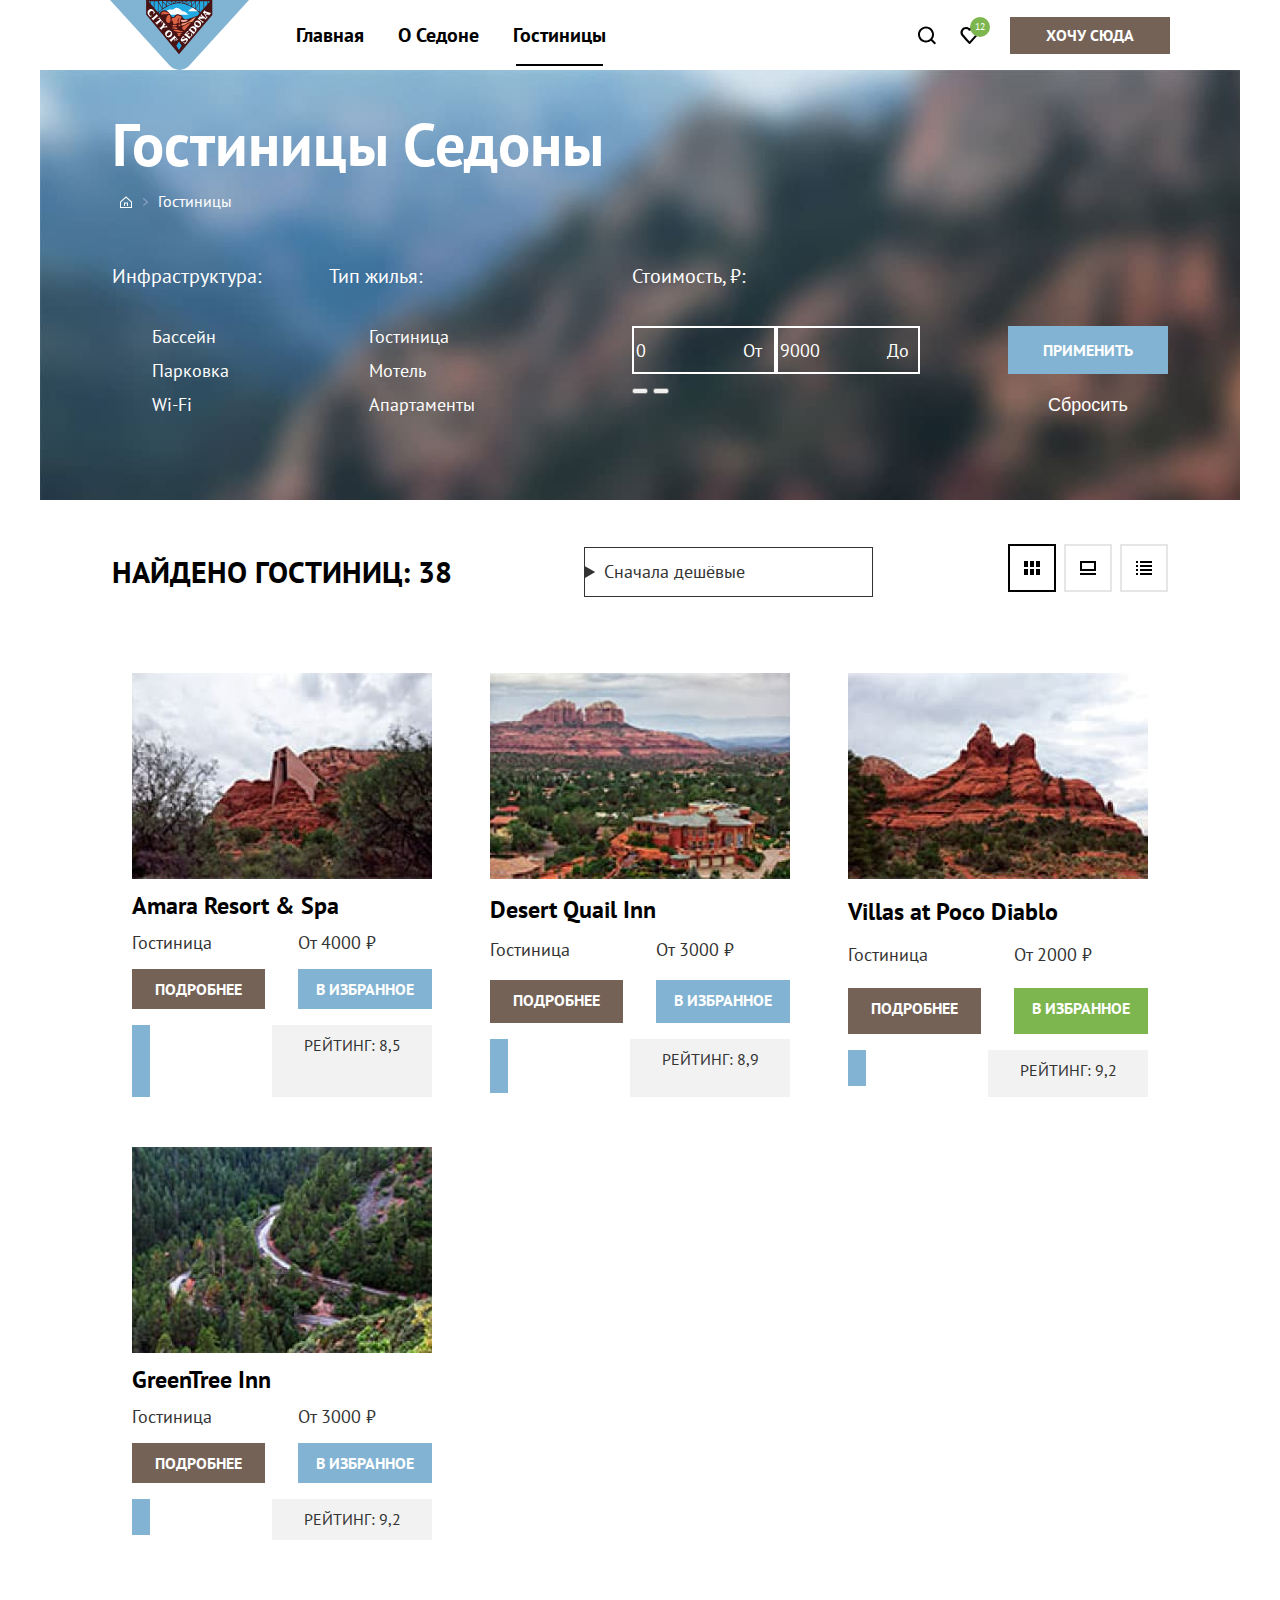
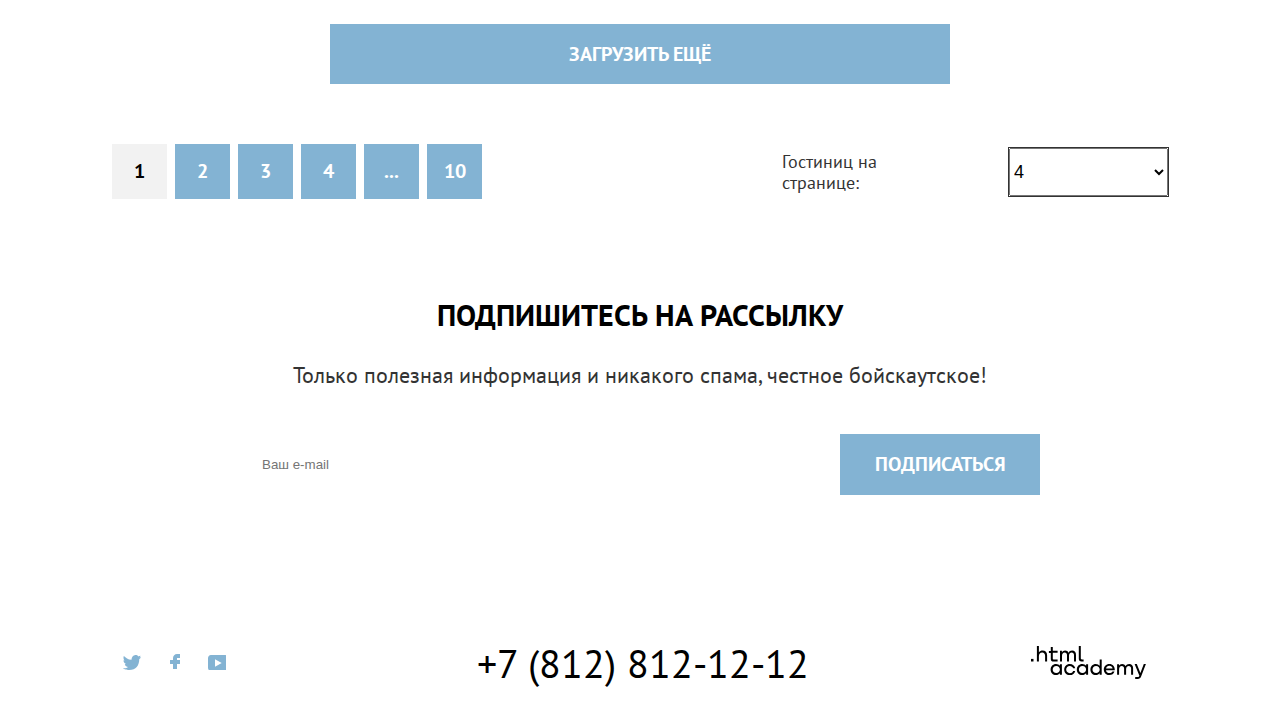
==== commit 897d16c2: "feat: added decoration elements and state effects to the catalog page" ====
--- a/catalog.html
+++ b/catalog.html
@@ -13,27 +13,30 @@
       <img class="logo" src="img/logo.svg" alt="sedona logo" width="139" height="70">
         <ul class="navigation-menu navigation-list">
           <li class="navigation-item">
-            <a class="navigation-link" href="">Главная</a>
+            <a class="navigation-link" href="index.html">Главная</a>
           </li>
           <li class="navigation-item">
-            <a class="navigation-link" href="about.html">О Седоне</a>
+            <a class="navigation-link" href="#">О Седоне</a>
           </li>
           <li class="navigation-item">
-            <a class="navigation-link" href="catalog.html">Гостиницы</a>
+            <a class="navigation-link active" href="">Гостиницы</a>
           </li>
         </ul>
         <div class="navigation-user navigation-list">
             <a class="navigation-link navigation-icon" href="#">
+              <svg xmlns="http://www.w3.org/2000/svg" width="20" height="19" viewport="0 0 18 18" fill="none"><path fill="#000" d="m19.026 17.05-3.71-3.7c1.002-1.3 1.704-3 1.704-4.9 0-4.4-3.61-8-8.023-8C4.585.45.975 4.15.975 8.55c0 4.4 3.61 8 8.022 8 1.805 0 3.51-.6 4.914-1.7l3.71 3.7 1.405-1.5Zm-10.029-2.5c-3.309 0-6.017-2.7-6.017-6s2.708-6 6.017-6c3.31 0 6.017 2.7 6.017 6s-2.707 6-6.017 6Z"/></svg>
               <span class="visually-hidden">Поиск</span>
             </a>
             <a class="navigation-link navigation-icon" href="">
+              <svg xmlns="http://www.w3.org/2000/svg" width="19" height="17" viewport="0 0 18 18" fill="none">
+                <path fill="#000" d="M9.44 17c-.3 0-.6-.1-.8-.4-5.41-6.1-6.72-7.5-7.02-7.9A5.4 5.4 0 0 1 6.03 0c1.3 0 2.51.5 3.51 1.3a5.47 5.47 0 0 1 9.03 4.1c0 1.3-.5 2.5-1.3 3.4l-7.02 7.9c-.2.2-.4.3-.8.3ZM3.43 7.5c.3.4 3.5 4 6.11 6.9l6.22-7c.5-.5.7-1.2.7-2 0-1.8-1.5-3.3-3.3-3.3-1 0-2.01.5-2.71 1.3-.3.3-.6.4-.9.4-.3 0-.6-.2-.8-.4a3.7 3.7 0 0 0-2.72-1.3c-1.8 0-3.3 1.5-3.3 3.3-.1.9.3 1.6.7 2.1-.1 0-.1 0 0 0Z"/></svg>
+              <span class="favorites-count">12</span>
               <span class="visually-hidden">Избранное</span>
-              <span class="favorites-count">12</span>
-            </a>
-        <a class="button button-secondary navigation-button" href="#">
-          Хочу сюда
-        </a>
-      </div>
+            </a>
+            <a class="button button-secondary navigation-button" href="#">
+              Хочу сюда
+            </a>
+        </div>
     </nav>
   </header>
 
@@ -45,11 +48,22 @@
         <ul class="breadcrumbs">
           <li class="breadcrumbs-item breadcrumbs-icon">
             <a class="breadcrumbs-link" href="index.html">
+              <svg width="12" height="12" viewBox="0 0 12 12" xmlns="http://www.w3.org/2000/svg">
+                <g clip-path="url(#clip0_31961_567)">
+                <path d="M6 0.300049L0 5.80005V12H12V5.80005L6 0.300049ZM11 11H1V6.20005L6 1.70005L11 6.20005V11Z"/>
+                <path d="M4 10H5V7.5H7V10H8V6.5H4V10Z"/>
+                </g>
+                <defs>
+                <clipPath id="clip0_31961_567">
+                <rect width="12" height="12"/>
+                </clipPath>
+                </defs>
+              </svg>
               <span class="visually-hidden">Главная</span>
             </a>
           </li>
           <li class="breadcrumbs-item">
-            <a class="breadcrumbs-link">
+            <a class="breadcrumbs-link" href="">
               Гостиницы
             </a>
           </li>
@@ -155,7 +169,7 @@
             <h3 class="visually-hidden" hidden>Сортировка списка гостиниц</h3>
             <ul class="render-type-list">
               <li class="render-item">
-                <a class="button render-button" href="#">
+                <a class="button render-button active" href="#">
                   <span class="visually-hidden">Показать карточки</span>
                 </a>
               </li>
@@ -217,7 +231,7 @@
             <span class="hotel-card-type">Гостиница</span>
             <b class="hotel-card-price">От 2000 ₽</b>
             <a class="button button-secondary hotel-more-button" href="#">Подробнее</a>
-            <a class="button hotel-favorite-button" href="#">В избранное</a>
+            <a class="button hotel-favorite-button active" href="#">В избранное</a>
             <p class="hotel-card-stars">
               <span class="visually-hidden">2 звезды</span>
               <span class="hotel-card-star"></span>
@@ -249,7 +263,7 @@
           <div class="pages">
             <ul class="pages-list">
               <li class="pagination-item">
-                <a class="button button-large page-button" href="#">1</a>
+                <a class="button button-large page-button active" href="#">1</a>
               </li>
               <li class="pagination-item">
                 <a class="button button-large page-button" href="#">2</a>
@@ -304,18 +318,26 @@
     <div class="footer-container">
       <h2 class="visually-hidden">Давайте дружить</h2>
           <ul class="footer-social-list">
-            <li class="footer-social-item">
-              <a class="button" href="#">
+            <li>
+              <a class="footer-social-item" href="#">
+                <svg xmlns="http://www.w3.org/2000/svg" width="18" height="15" fill="none">
+                  <g clip-path="url(#a)">
+                    <path class="social-icon" fill="#83B3D3" d="M11.6.2c1.8-.5 3.2.3 3.8 1.2.7-.2 1.4-.5 2.1-.7 0 .9-.6 1.5-.9 1.8.7.1 1.4-.6 1.4-.6-.2 1-1.1 1.8-1.7 2C16.1 10.7 13 15.1 5.7 15h-.5c-.4 0-4.4-.5-5.2-1.9 2.4.2 4.1-.4 5-1.2-1-.3-2.9-.4-3.2-2.9.4.1.6.2 1.3.1C1.8 8.3.4 7.5.5 5.3c.3.3 1.1.5 1.4.5C1.1 5.6-.2 2.5.9.9c1.9 1.9 4 3.6 7.6 3.8C8.7 2.3 9.7.8 11.6.2Z"/>
+                  </g>
+                  <defs><clipPath id="a"><path fill="#fff" d="M0 0h18v15H0z"/></clipPath></defs>
+                </svg>
                 <span class="visually-hidden">Twitter</span>
               </a>
             </li>
-            <li class="footer-social-item">
-              <a class="button" href="#">
+            <li >
+              <a class="footer-social-item" href="#">
+                <svg xmlns="http://www.w3.org/2000/svg" width="10" height="18" fill="none"><g clip-path="url(#a)"><path class="social-icon" fill="#83B3D3" d="M7 0C4.8 0 3 1.8 3 4v2H0v4h3v8h4v-8h3V6H7V4h3V0H7Z"/></g><defs><clipPath id="a"><path fill="#fff" d="M0 0h10v18H0z"/></clipPath></defs></svg>
                 <span class="visually-hidden">Facebook</span>
               </a>
             </li>
-            <li class="footer-social-item">
-              <a class="button" href="#">
+            <li>
+              <a class="footer-social-item" href="#">
+                <svg xmlns="http://www.w3.org/2000/svg" width="20" height="16" fill="none"><g clip-path="url(#a)"><path class="social-icon" fill="#83B3D3" d="M17 0H2.9C1.2 0 0 1.5 0 3.2v9.5C0 14.5 1.2 16 2.9 16h14.3c1.5 0 2.9-1.5 2.9-3.2V3.2C19.9 1.5 18.7 0 17 0ZM7 11.8V4.2L13.7 8 7 11.8Z"/></g><defs><clipPath id="a"><path fill="#fff" d="M0 0h20v16H0z"/></clipPath></defs></svg>
                 <span class="visually-hidden">Youtube</span>
               </a>
             </li>
@@ -324,7 +346,20 @@
             <a class="contacts-phone" href="tel:88128121212">+7 (812) 812-12-12</a>
           </address>
           <a class="htmlacademy-link" href="https://htmlacademy.ru/">
-            <img src="img/htmlacademy-trademark.svg" class="footer-image" alt="Разработано HTML Academy" width="115" height="34">
+            <svg width="115" height="34" viewBox="0 0 115 34" xmlns="http://www.w3.org/2000/svg">
+              <path d="M0 12.8999V15.4999H2.5V12.8999H0Z" fill="black"/>
+              <path d="M11.5999 4.5C9.9999 4.5 8.7999 5.2 7.9999 6.2H7.8999V0H5.8999V15.5H7.8999V10.2C7.8999 8.1 9.1999 6.6 11.1999 6.6C12.9999 6.6 14.0999 8 14.0999 9.8V15.5H16.0999V9.4C16.1999 6.4 14.2999 4.5 11.5999 4.5Z" fill="black"/>
+              <path d="M26.5999 4.8001H21.7999V1.1001H19.7999V4.9001H17.8999V6.9001H19.7999V12.9001C19.7999 14.6001 20.7999 15.6001 22.4999 15.6001H26.5999V13.6001H22.8999C22.1999 13.6001 21.7999 13.2001 21.7999 12.5001V6.8001H26.5999V4.8001Z" fill="black"/>
+              <path d="M41.1 4.6001C39.5 4.6001 38.2 5.4001 37.6 6.7001H37.5C36.9 5.5001 35.7 4.6001 34.1 4.6001C32.7 4.6001 31.6 5.4001 31 6.4001H30.9V4.8001H29V15.4001H31V10.0001C31 8.0001 32 6.5001 33.6 6.5001C35.1 6.5001 36 7.5001 36 9.1001V15.4001H38V9.8001C38 7.4001 39.4 6.5001 40.6 6.5001C42.1 6.5001 43 7.5001 43 9.1001V15.4001H45V8.9001C45.1 6.4001 43.6 4.6001 41.1 4.6001Z" fill="black"/>
+              <path d="M47.8 12.7C47.8 14.4 48.8 15.4 50.6 15.4H52.6V13.4H50.9001C50.2001 13.4 49.8 13 49.8 12.3V0H47.8V12.7Z" fill="black"/>
+              <path d="M28.9001 19.6999C28.0001 18.5999 26.7001 17.8999 25.0001 17.8999C21.9001 17.8999 19.6001 20.1999 19.6001 23.4999C19.6001 26.7999 21.9001 29.0999 25.0001 29.0999C26.8001 29.0999 28.0001 28.2999 28.8001 27.1999H28.9001V28.7999H30.9001V18.1999H28.9001V19.6999ZM25.3001 27.0999C23.1001 27.0999 21.7001 25.4999 21.7001 23.4999C21.7001 21.4999 23.1001 19.8999 25.3001 19.8999C27.5001 19.8999 28.9001 21.4999 28.9001 23.4999C28.9001 25.3999 27.5001 27.0999 25.3001 27.0999Z" fill="black"/>
+              <path d="M44.2 21.9999C43.7 19.5999 41.5999 17.8999 38.7999 17.8999C35.3999 17.8999 33.2 20.3999 33.2 23.4999C33.2 26.5999 35.3999 29.0999 38.7999 29.0999C41.5999 29.0999 43.7 27.2999 44.2 24.8999H42.0999C41.6999 26.1999 40.3999 27.1999 38.7999 27.1999C36.5999 27.1999 35.2 25.5999 35.2 23.5999C35.2 21.5999 36.5999 19.9999 38.7999 19.9999C40.3999 19.9999 41.5999 20.9999 42.0999 22.1999H44.2V21.9999Z" fill="black"/>
+              <path d="M55.1 19.6999C54.2 18.5999 52.9001 17.8999 51.2001 17.8999C48.1001 17.8999 45.8 20.1999 45.8 23.4999C45.8 26.7999 48.1001 29.0999 51.2001 29.0999C53.0001 29.0999 54.2 28.2999 55 27.1999H55.1V28.7999H57.1V18.1999H55.1V19.6999ZM51.5 27.0999C49.3 27.0999 47.9001 25.4999 47.9001 23.4999C47.9001 21.4999 49.3 19.8999 51.5 19.8999C53.7 19.8999 55.1 21.4999 55.1 23.4999C55.1 25.3999 53.6 27.0999 51.5 27.0999Z" fill="black"/>
+              <path d="M68.6999 19.7999C67.7999 18.6999 66.4999 17.8999 64.7999 17.8999C61.6999 17.8999 59.3999 20.1999 59.3999 23.4999C59.3999 26.7999 61.5999 29.0999 64.7999 29.0999C66.4999 29.0999 67.7999 28.2999 68.5999 27.2999H68.6999V28.7999H70.6999V13.3999H68.6999V19.7999ZM65.0999 27.0999C62.8999 27.0999 61.4999 25.4999 61.4999 23.4999C61.4999 21.4999 62.8999 19.8999 65.0999 19.8999C67.2999 19.8999 68.6999 21.4999 68.6999 23.4999C68.5999 25.4999 67.1999 27.0999 65.0999 27.0999Z" fill="black"/>
+              <path d="M78.3 17.8999C75 17.8999 72.8 20.3999 72.8 23.4999C72.8 26.4999 74.9 29.0999 78.3 29.0999C80.8 29.0999 82.8 27.7999 83.5 25.4999H81.4C80.9 26.4999 79.8 27.0999 78.4 27.0999C76.5 27.0999 75.1 25.7999 75 24.1999H83.8C84 20.5999 81.8 17.8999 78.3 17.8999ZM78.3 19.7999C80 19.7999 81.3 20.7999 81.6 22.3999H75.1C75.4 20.8999 76.6 19.7999 78.3 19.7999Z" fill="black"/>
+              <path d="M98.2001 17.8999C96.6001 17.8999 95.3001 18.6999 94.6001 19.8999H94.5001C93.9001 18.6999 92.7001 17.8999 91.1001 17.8999C89.7001 17.8999 88.6001 18.5999 88.0001 19.6999V18.1999H86.1001V28.7999H88.1001V23.3999C88.1001 21.3999 89.1001 19.9999 90.7001 19.8999C92.2001 19.8999 93.1001 20.8999 93.1001 22.4999V28.7999H95.1001V23.1999C95.1001 20.7999 96.5001 19.8999 97.7001 19.8999C99.2001 19.8999 100.1 20.8999 100.1 22.4999V28.7999H102.1V22.2999C102.2 19.6999 100.7 17.8999 98.2001 17.8999Z" fill="black"/>
+              <path d="M109.4 27.0001L105.8 18.1001H103.6L108.4 29.7001C108.1 30.6001 107.7 30.9001 106.7 30.9001H104.2V32.9001H106.7C108.5 32.9001 109.5 32.1001 110.2 30.3001L114.9 18.1001H112.8L109.4 27.0001Z" fill="black"/>
+              </svg>
           </a>
     </div>
   </footer>
--- a/css/style.css
+++ b/css/style.css
@@ -46,6 +46,7 @@
   text-decoration: none;
   border: none;
   text-align: center;
+  cursor: pointer;
 }
 
 .button-large {
@@ -53,9 +54,41 @@
   line-height: 26px;
 }
 
+.button:hover {
+  background-color: #68A2CA;
+}
+
+.button:focus {
+  background-color: #68A2CA;
+  outline: 3px solid #756257;
+}
+
+.button:active {
+  outline: none;
+  background-color: #68A2CA;
+  color: rgba(255,255,255, 0.3);
+}
+
 .button-secondary {
   background-color: #756257;
 }
+
+.button-secondary:hover {
+  background-color: #615048;
+}
+
+.button-secondary:focus {
+  background-color: #615048;
+  outline: 3px solid #83B3D3;
+  box-sizing: border-box;
+}
+
+.button-secondary:active {
+  outline: none;
+  background-color: #615048;
+  color: rgba(255, 255, 255, 0.3);
+}
+
 
 .main-container {
     width: 800px;
@@ -148,10 +181,34 @@
 }
 
 .navigation-link {
+  position: relative;
   text-decoration: none;
   color:#000000;
   display: block;
   padding: 20px 17px;
+}
+
+.navigation-link.active:after {
+  content: "";
+  display: block;
+  position: absolute;
+  left: 20px;
+  right: 20px;
+  bottom: 2px;
+  height: 2px;
+  background-color: #000000;
+}
+
+.navigation-link:hover {
+  color: #756257;
+}
+
+.navigation-link:hover:after {
+  background-color: #756257;
+}
+
+.navigation-link:active {
+  color: rgba(117, 98, 87, 0.3);
 }
 
 .navigation-user {
@@ -161,24 +218,53 @@
     justify-content: flex-end;
 }
 
-.navigation-icon {
+.navigation-icon  {
     width: 8px;
     height: 26px;
-    outline: 1px solid blue;
+}
+
+.navigation-icon svg {
+  position: absolute;
+  top: 0;
+  left: 0;
+  right: 0;
+  bottom: 0;
+  margin: auto;
+  fill: #000000;
+}
+
+.navigation-link:hover path {
+  fill: #756257;
+}
+
+.navigation-icon:active path {
+  fill: #756257;
+  opacity: 0.3;
+}
+
+.navigation-icon:active .favorites-count {
+  opacity: 0.3;
 }
 
 .navigation-button {
     width: 160px;
     height: 37px;
     line-height: 37px;
+    margin-left: 20px;
 }
 
 .favorites-count {
     background-color: #7DB54F;
     color: #FFFFFF;
     font-size: 10px;
-    line-height: 13px;
+    line-height: 20px;
     border-radius: 50%;
+    width: 20px;
+    height: 20px;
+    position: absolute;
+    top: 15px;
+    right: 0;
+    text-align: center;
 }
 
 /* Introduction */
@@ -198,7 +284,34 @@
     background-image: url("../img/index-background.jpg");
     background-size: cover;
     margin-bottom: 63px;
-}
+    position: relative;
+}
+
+
+.introduction-promo:before {
+  position: absolute;
+  content: "";
+  top: 51px;
+  left: 50%;
+  transform: translateX(-50%);
+  width: 458px;
+  height: 352px;
+  background-image: url('../img/welcome.svg');
+  z-index: 1;
+}
+
+.introduction-promo:after {
+  position: absolute;
+  content: "";
+  bottom: 0;
+  left: 50%;
+  transform: translateX(-50%);
+  width: 100%;
+  height: 57px;
+  background-image: url('../img/divider-mask.svg');
+  z-index: 1;
+}
+
 
 .introduction-strong {
     text-align: center;
@@ -277,31 +390,39 @@
     box-sizing: border-box;
 }
 
+.advantages-card-1 {
+  background-image: url('../img/house-icon.svg');
+}
+
+.advantages-card-3 {
+  background-image: url('../img/gift-icon.svg');
+}
+
 .advantages-card-1,
 .advantages-card-3,
 .advantages-card-4,
 .advantages-card-6  {
     background-color: rgb(131, 179, 211, 0.12);
     padding: 98px 75px 0;
-    height: 400px;
 }
 
 .advantages-card-2 {
+    background-image: url('../img/burger-icon.svg');
     background-color: #FFFFFF;
     padding: 98px 75px 0;
-    height: 400px;
 }
 
 .advantages-card-5 {
     background-color: rgb(131, 179, 211, 0.2);
     padding: 98px 75px 0;
-    height: 400px;
 }
 
 .advantages-card-1,
 .advantages-card-2,
 .advantages-card-3 {
     padding-top: 184px;
+    background-position: bottom 223px center;
+    background-repeat: no-repeat;
 }
 
 /* Search */
@@ -353,6 +474,7 @@
 .subscribe-input {
     border: none;
     flex-grow: 1;
+    padding-left: 22px;
 }
 
 .subscribe-button {
@@ -373,21 +495,50 @@
 }
 
 .footer-social-list {
-    width: 130px;
+    width: 166px;
     margin: 0;
     padding: 0;
     list-style-type: none;
-    display: flex;
-    justify-content: flex-start;
-    flex-wrap: wrap;
+    display: grid;
+    gap: 3px;
+    grid-template-columns: repeat(4, 40px);
 }
 
 
 .footer-social-item {
-    width: 20px;
-    height: 18px;
-    outline: 1px solid salmon;
-    margin-bottom: 10px;
+    display: flex;
+    justify-content: center;
+    align-items: center;
+    width: 40px;
+    height: 40px;
+    box-sizing: border-box;
+}
+
+.social-icon {
+  fill: #83B3D3;
+}
+
+.footer-social-item:hover .social-icon {
+  fill: #68A2CA;
+}
+
+.footer-social-item:focus {
+  outline: none;
+  box-shadow: 0 0 0 3px #83B3D3;
+}
+
+.footer-social-item:focus .social-icon {
+  fill: #68A2CA;
+}
+
+.footer-social-item:active {
+  outline: none;
+  box-shadow: none;
+}
+
+.footer-social-item:active .social-icon {
+  fill: #68A2CA;
+  opacity: 0.3;
 }
 
 .footer-social-item:not(:nth-child(3n)) {
@@ -395,18 +546,61 @@
 }
 
 .contacts-phone {
-    width: 720px;
+    width: 361px;
+    height: 70px;
     display: block;
     text-align: center;
     font-size: 40px;
-    line-height: 40px;
+    line-height: 70px;
     color: #000000;
     text-decoration: none;
     font-style: normal;
 }
 
+.contacts-phone:hover {
+  color: #756257;
+}
+
+.contacts-phone:focus {
+  color: #756257;
+  outline: 3px solid #83B3D3;
+}
+
+.contacts-phone:active {
+  color: rgba(117, 98, 87, 0.3);
+  outline: none;
+}
+
 .htmlacademy-link {
-    width: 115px;
+    display: block;
+    width: 160px;
+    height: 70px;
+    box-sizing: border-box;
+    display: flex;
+    justify-content: center;
+    align-items: center;
+}
+
+.htmlacademy-link:hover * {
+  fill: #756257;
+}
+
+
+.htmlacademy-link:focus {
+  outline: none;
+  border: 3px solid #83B3D3;
+}
+
+.htmlacademy-link:focus * {
+  fill: #756257;
+}
+
+.htmlacademy-link:active {
+  border: none;
+}
+
+.htmlacademy-link:active * {
+  fill: rgba(117, 98, 87, 0.3);
 }
 
 /* Main header */
@@ -433,19 +627,63 @@
     padding: 0;
     list-style-type: none;
     display: flex;
-    align-items: center;
+    align-items: flex-start;
     margin-bottom: 45px;
 }
 
-.breadcrumbs-icon {
-    width: 12px;
-    height: 12px;
-    margin-right: 26px;
-    outline: 1px solid white;
-}
-
 .breadcrumbs-item {
-    font-size: 16px;
+  font-size: 16px;
+}
+
+.breadcrumbs-link {
+  color: inherit;
+  text-decoration: none;
+  display: inline-block;
+  min-width: 28px;
+  min-height: 28px;
+  box-sizing: border-box;
+  padding: 3px 8px 3px;
+}
+
+.breadcrumbs-icon {    
+    margin-right: 10px;
+    position: relative;    
+}
+
+.breadcrumbs-icon svg {
+  position: absolute;
+  top: 8px;
+  left: 8px;
+  width: 12px;
+  height: 12px;
+  fill: white;
+}
+
+.breadcrumbs-item:not(:last-child):after {
+  content: '';
+  position: absolute;
+  top: 10px;
+  left: 31px;
+  width: 5px;
+  height: 8px;
+  background-image: url('../img/catalog/arrow-breadcrumbs.svg');
+}
+
+.breadcrumbs-link {
+  cursor: pointer;
+}
+
+.breadcrumbs-link:hover {
+  opacity: 0.6;
+}
+
+.breadcrumbs-link:focus {  
+  box-shadow: inset 0 0 0 3px #83B3D3;
+}
+
+.breadcrumbs-link:active {  
+  box-shadow: none;
+  opacity: 0.3;
 }
 
 /* Filter Forms */
@@ -562,6 +800,30 @@
   align-self: self-end;
 }
 
+.filter-reset-button:hover {
+  opacity: 0.6;
+}
+
+.filter-reset-button:focus {
+  outline: none;
+  box-shadow: 0 0 0 3px #83B3D3;
+}
+
+.filter-submit-button:focus {
+  outline: none;
+  border: none;
+  box-shadow: 0 0 0 3px #FFFFFF;
+}
+
+.filter-reset-button:active {
+  box-shadow: none;
+  color: rgba(255, 255, 255, 0.3);
+}
+
+.filter-submit-button:active {
+  box-shadow: none;
+}
+
 /* Catalog header */
 
 .hotel-catalog-header {
@@ -610,9 +872,39 @@
     display: block;
     width: 48px;
     height: 48px;
-    outline: 1px solid #333333;
     margin-bottom: 8px;
     margin-left: 8px;
+    background-color: transparent;
+    background-position: 50% 50%;
+    background-repeat: no-repeat;
+    box-sizing: border-box;
+    border: 2px solid #E6E6E6;
+}
+
+.render-button:hover,
+.render-button:focus {
+  background-color: transparent;
+  outline: none;
+  border-color: #83B3D3;
+}
+
+.render-button:active,
+.render-button.active {
+  background-color: transparent;
+  outline: none;
+  border-color: #000000;
+}
+
+.render-item:first-child a {
+  background-image: url('../img/catalog/mode-tile.svg');
+}
+
+.render-item:nth-child(2) a {
+  background-image: url('../img/catalog/mode-slideshow.svg');
+}
+
+.render-item:last-child a {
+  background-image: url('../img/catalog/mode-list.svg');
 }
 
 .sorting-type a {
@@ -657,13 +949,31 @@
   grid-column: 1 / -1;
 }
 
+.hotel-card-link:hover {
+  opacity: 0.6;
+}
+
+.hotel-card-link:focus {
+  outline: none;
+  box-shadow: 0 0 0 3px #83B3D3;
+}
+
+.hotel-card-link:active {
+  box-shadow: none;
+  opacity: 0.3;
+}
+
 .hotel-card-image {
     display: block;
     object-fit: cover;
-} 
+}
 
 .hotel-card b {
   font-weight: inherit;
+}
+
+.hotel-more-button {
+  width: 133px;
 }
 
 .hotel-card-type,
@@ -682,6 +992,17 @@
 .hotel-card-rating {
     padding: 10px 0;
 }
+
+.hotel-favorite-button.active {
+  background-color: #7DB54F;
+}
+
+.hotel-favorite-button.active:hover,
+.hotel-favorite-button.active:focus,
+.hotel-favorite-button.active:focus {
+  background-color: #6C9E42;
+}
+
 
 .hotel-card-rating {
   font-size: 16px;
@@ -696,6 +1017,16 @@
     margin: 0;
 }
 
+.hotel-card-star {
+  display: block;
+  width: 18px;
+  height: 18px;
+  background-color: #83B3D3;
+  background-image: url('../img/catalog/star.svg');
+  background-position: 50% 50%;
+  background-repeat: no-repeat;
+}
+
 /* Pagination */
 
 .pagination {
@@ -737,13 +1068,16 @@
     text-align: center;
 }
 
+.page-button.active {
+  background-color: #F2F2F2;
+  color: #000000;
+}
+
 .hotel-per-page {
     display: flex;
     width: 386px;
     align-items: center;
 }
-
-
 
 .hotel-count-control {
     width: 160px;
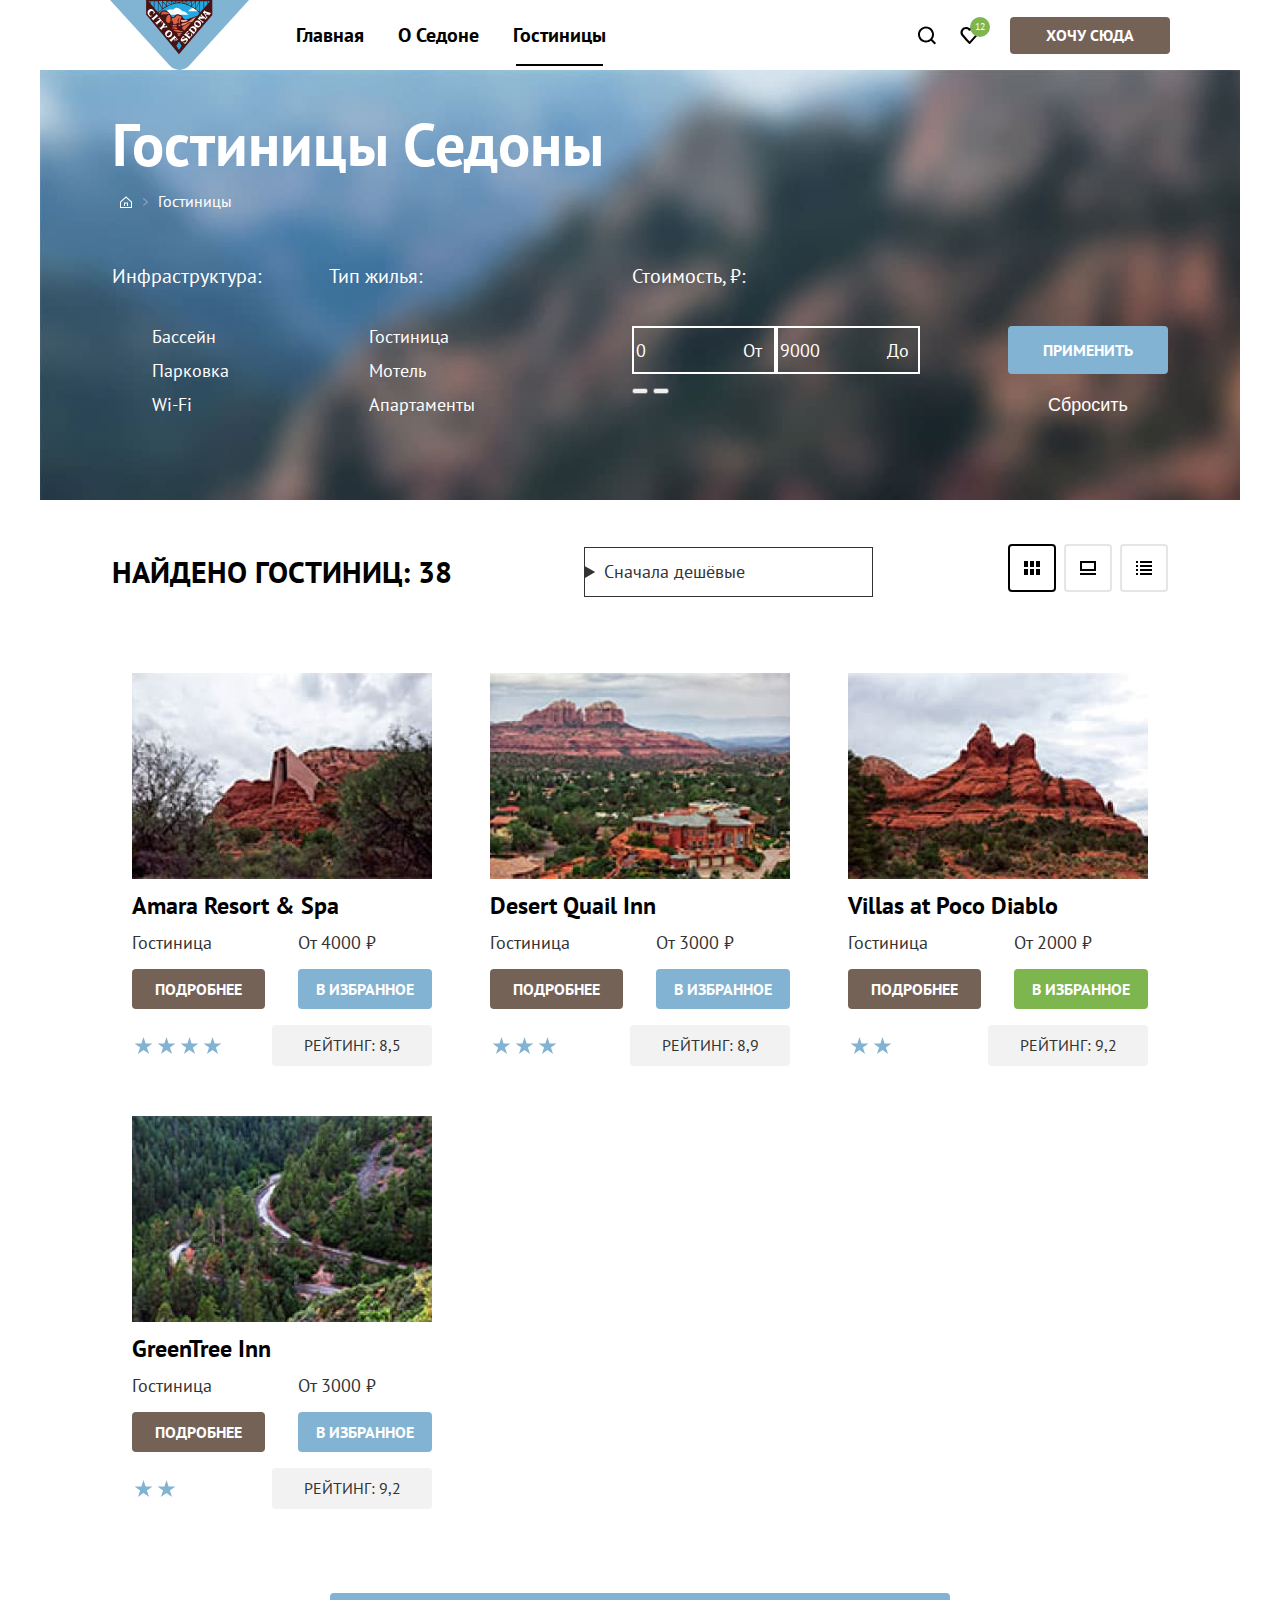
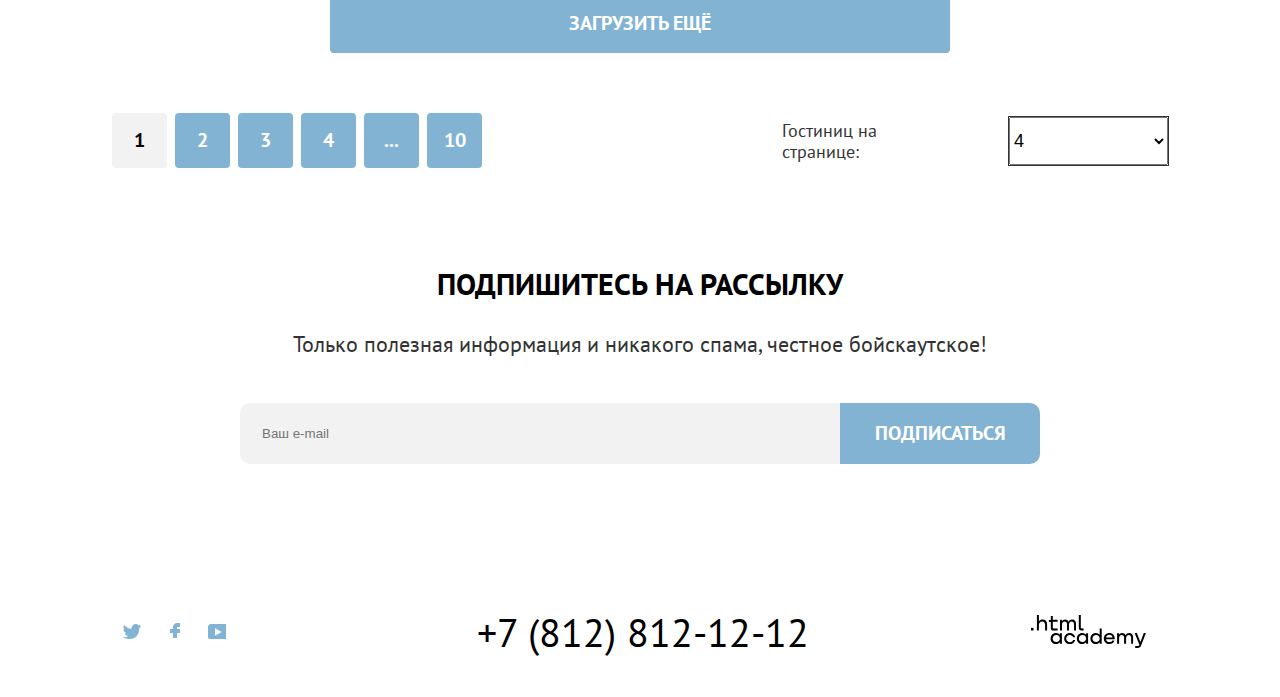
==== commit 0bee2e4f: "fix: change render of the stars in the hotel cars. add border radius to buttons" ====
--- a/catalog.html
+++ b/catalog.html
@@ -128,10 +128,10 @@
 
           <div class="hotel-filter-group">
             <legend class="hotel-filter-title">Стоимость, ₽:</legend>
-            <input class="input-range input-from" type="number" name="price-from" value="0">                
+            <input class="input-range input-from" type="number" name="price-from" value="0">
             <span class="control-label label-from">От</span>
             <input class="input-range input-to" type="number" name="price-to" value="9000">
-            <span class="control-label label-to">До</span>            
+            <span class="control-label label-to">До</span>
             <div class="filter-price-range">
               <button class="range-toggle range-min" type="button">
                 <span class="visually-hidden">Изменить минимальную цену</span>
@@ -141,7 +141,7 @@
               </button>
             </div>
           </div>
-          
+
           <div class="hotel-filter-group">
             <button class="button filter-submit-button" type="submit">Применить</button>
             <button class="filter-reset-button" type="reset">Сбросить</button>
@@ -190,68 +190,66 @@
         <ul class="hotel-list">
           <li class="hotel-card">
             <a class="hotel-card-link" href="#">
-              <img class="hotel-card-image" src="img/catalog/hotel-1.jpg" alt="Amara Resort & Spa" width="300" height="206">              
-            </a>
-            <h4 class="hotel-card-title">Amara Resort & Spa</h4>
+              <img class="hotel-card-image" src="img/catalog/hotel-1.jpg" alt="Amara Resort & Spa" width="300" height="206">
+            </a>
+            <a class="hotel-card-link" href="#">
+              <h4 class="hotel-card-title">Amara Resort & Spa</h4>
+            </a>
             <span class="hotel-card-type">Гостиница</span>
             <b class="hotel-card-price">От 4000 ₽</b>
             <a class="button button-secondary hotel-more-button" href="#">Подробнее</a>
             <a class="button hotel-favorite-button" href="#">В избранное</a>
-            <p class="hotel-card-stars">
+            <p class="hotel-card-stars hotel-card-star star-four">
               <span class="visually-hidden">4 звезды</span>
-              <span class="hotel-card-star"></span>
-              <span class="hotel-card-star"></span>
-              <span class="hotel-card-star"></span>
-              <span class="hotel-card-star"></span>
             </p>
             <span class="hotel-card-rating">Рейтинг: 8,5</span>
           </li>
           <li class="hotel-card">
             <a class="hotel-card-link" href="#">
-              <img class="hotel-card-image" class="hotel-card-image" src="img/catalog/hotel-2.jpg" alt="Desert Quail Inn" width="300" height="206">              
-            </a>
-            <h4 class="hotel-card-title">Desert Quail Inn</h4>
+              <img class="hotel-card-image" class="hotel-card-image" src="img/catalog/hotel-2.jpg" alt="Desert Quail Inn" width="300" height="206">
+            </a>
+            <a class="hotel-card-link" href="#">
+              <h4 class="hotel-card-title">Desert Quail Inn</h4>
+            </a>
             <span class="hotel-card-type">Гостиница</span>
             <b class="hotel-card-price">От 3000 ₽</b>
             <a class="button button-secondary hotel-more-button" href="#">Подробнее</a>
             <a class="button hotel-favorite-button" href="#">В избранное</a>
-            <p class="hotel-card-stars">
+            <p class="hotel-card-stars hotel-card-star star-three">
               <span class="visually-hidden">3 звезды</span>
-              <span class="hotel-card-star"></span>
-              <span class="hotel-card-star"></span>
-              <span class="hotel-card-star"></span>
             </p>
             <span class="hotel-card-rating">Рейтинг: 8,9</span>
           </li>
           <li class="hotel-card">
             <a class="hotel-card-link" href="#">
-              <img class="hotel-card-image" src="img/catalog/hotel-3.jpg" alt="Villas at Poco Diablo" width="300" height="206">              
-            </a>
-            <h4 class="hotel-card-title">Villas at Poco Diablo</h4>
+              <img class="hotel-card-image" src="img/catalog/hotel-3.jpg" alt="Villas at Poco Diablo" width="300" height="206">
+            </a>
+            <a class="hotel-card-link" href="#">
+              <h4 class="hotel-card-title">Villas at Poco Diablo</h4>
+            </a>
             <span class="hotel-card-type">Гостиница</span>
             <b class="hotel-card-price">От 2000 ₽</b>
             <a class="button button-secondary hotel-more-button" href="#">Подробнее</a>
             <a class="button hotel-favorite-button active" href="#">В избранное</a>
-            <p class="hotel-card-stars">
+            <p class="hotel-card-stars hotel-card-star star-two">
               <span class="visually-hidden">2 звезды</span>
-              <span class="hotel-card-star"></span>
-              <span class="hotel-card-star"></span>
             </p>
             <span class="hotel-card-rating">Рейтинг: 9,2</span>
           </li>
           <li class="hotel-card">
             <a class="hotel-card-link" href="#">
-              <img class="hotel-card-image" src="img/catalog/hotel-4.jpg" alt="GreenTree Inn" width="300" height="206">              
-            </a>
-            <h4 class="hotel-card-title">GreenTree Inn</h4>
+              <img class="hotel-card-image" src="img/catalog/hotel-4.jpg" alt="GreenTree Inn" width="300" height="206">
+            </a>
+            <a class="hotel-card-link" href="#">
+              <h4 class="hotel-card-title">GreenTree Inn</h4>
+            </a>
+
             <span class="hotel-card-type">Гостиница</span>
             <b class="hotel-card-price">От 3000 ₽</b>
             <a class="button button-secondary hotel-more-button" href="#">Подробнее</a>
             <a class="button hotel-favorite-button" href="#">В избранное</a>
-            <p class="hotel-card-stars">
+            <p class="hotel-card-stars hotel-card-star star-two">
               <span class="visually-hidden">2 звезды</span>
-              <span class="hotel-card-star"></span>
-              <span class="hotel-card-star"></span>
             </p>
             <span class="hotel-card-rating">Рейтинг: 9,2</span>
           </li>
--- a/css/style.css
+++ b/css/style.css
@@ -46,6 +46,7 @@
   text-decoration: none;
   border: none;
   text-align: center;
+  border-radius: 4px;
   cursor: pointer;
 }
 
@@ -442,6 +443,7 @@
     width: 575px;
     height: 60px;
     line-height: 60px;
+    border-radius: 10px;
 }
 
 /* Subscribe */
@@ -475,11 +477,14 @@
     border: none;
     flex-grow: 1;
     padding-left: 22px;
+    border-radius: 10px 0 0 10px;
+    background-color: #F2F2F2;
 }
 
 .subscribe-button {
     width: 200px;
     height: 61px;
+    border-radius: 0 10px 10px 0;
 }
 
 
@@ -645,9 +650,9 @@
   padding: 3px 8px 3px;
 }
 
-.breadcrumbs-icon {    
+.breadcrumbs-icon {
     margin-right: 10px;
-    position: relative;    
+    position: relative;
 }
 
 .breadcrumbs-icon svg {
@@ -677,11 +682,11 @@
   opacity: 0.6;
 }
 
-.breadcrumbs-link:focus {  
+.breadcrumbs-link:focus {
   box-shadow: inset 0 0 0 3px #83B3D3;
 }
 
-.breadcrumbs-link:active {  
+.breadcrumbs-link:active {
   box-shadow: none;
   opacity: 0.3;
 }
@@ -1010,21 +1015,42 @@
   text-align: center;
   background-color: #F2F2F2;
   grid-column: 2 / -1;
+  border-radius: 4px;
 }
 
 .hotel-card-stars {
     padding: 0;
     margin: 0;
+    display: flex;
+    align-items: center;
 }
 
 .hotel-card-star {
   display: block;
-  width: 18px;
-  height: 18px;
-  background-color: #83B3D3;
+  width: 25px;
+  min-height: 37px;
+  margin-right: 7px;
+  background-color: transparent;
   background-image: url('../img/catalog/star.svg');
-  background-position: 50% 50%;
-  background-repeat: no-repeat;
+  background-repeat: repeat-x;
+  background-position: 0 50%;
+  background-size: 23px 17px;
+}
+
+.star-two {
+  width: 46px;
+}
+
+.star-three {
+  width: 69px;
+}
+
+.star-four {
+  width: 92px;
+}
+
+.star-five {
+  width: 115px;
 }
 
 /* Pagination */
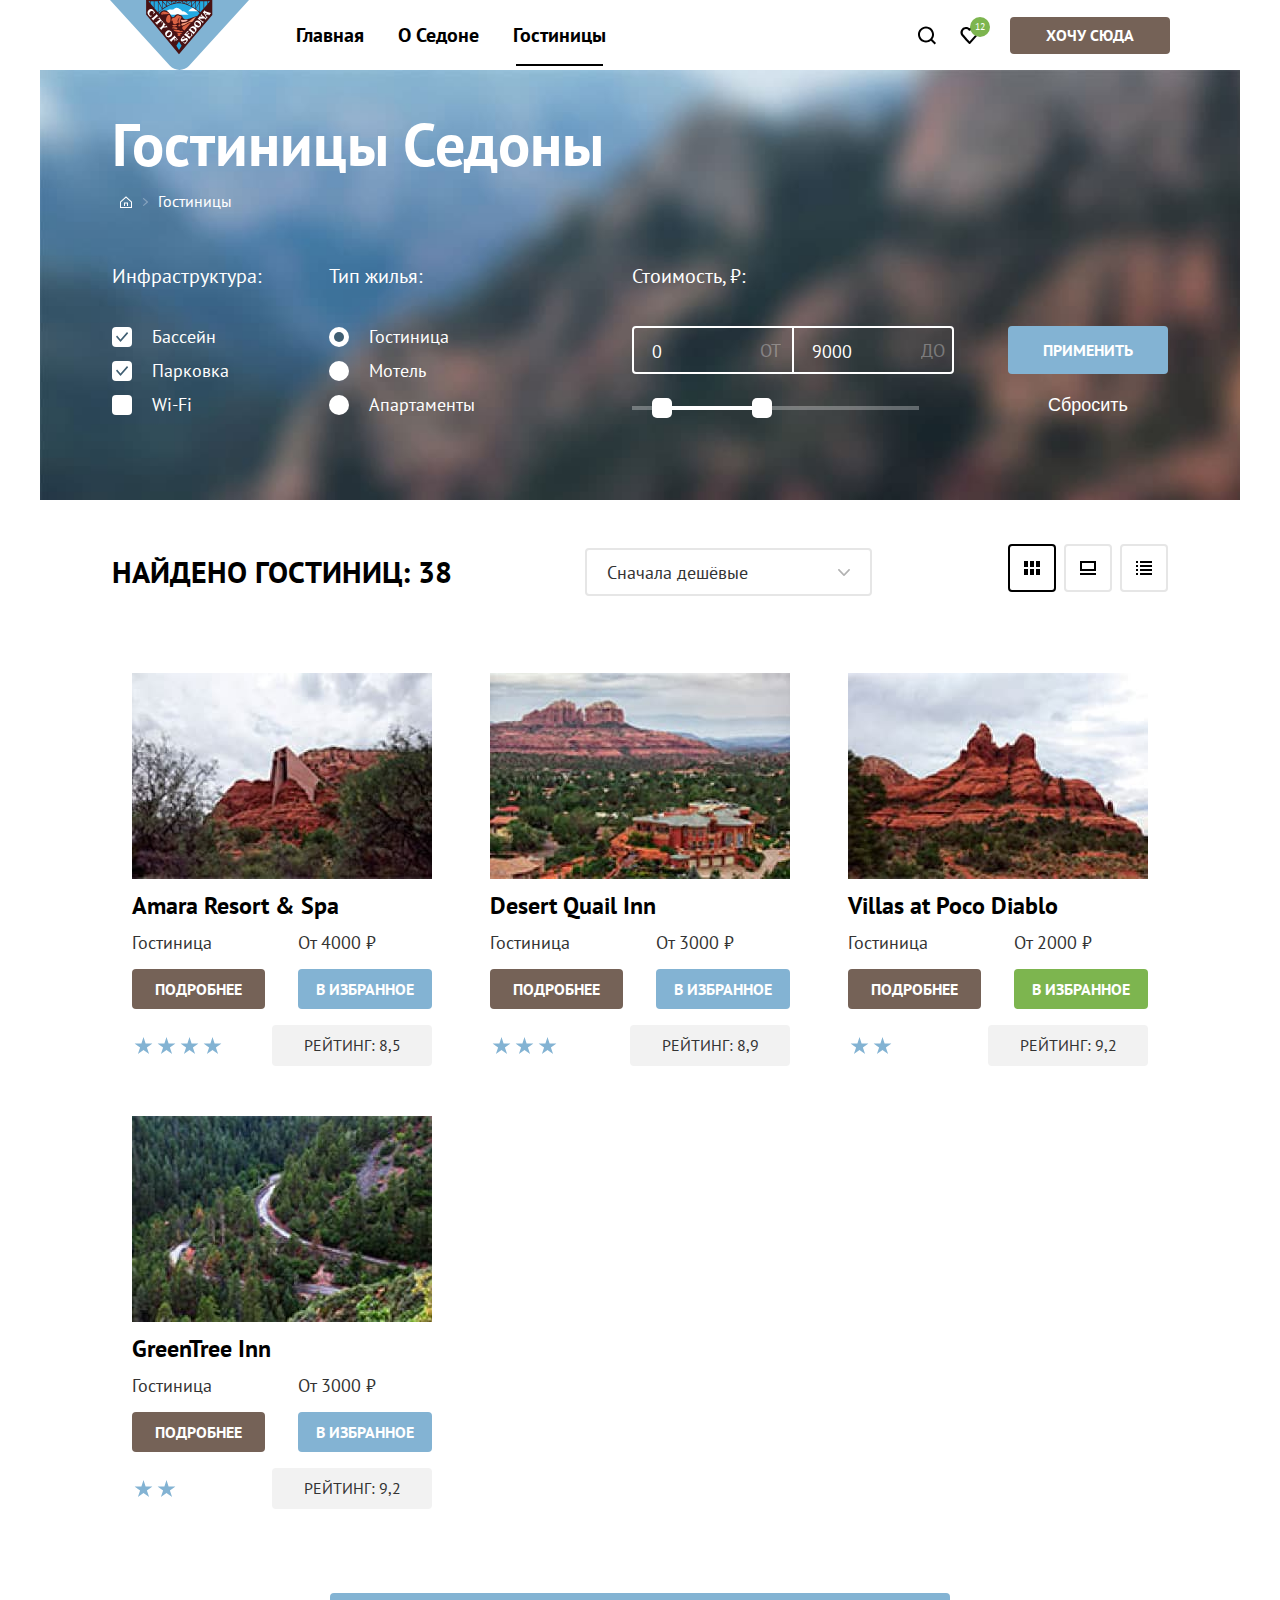
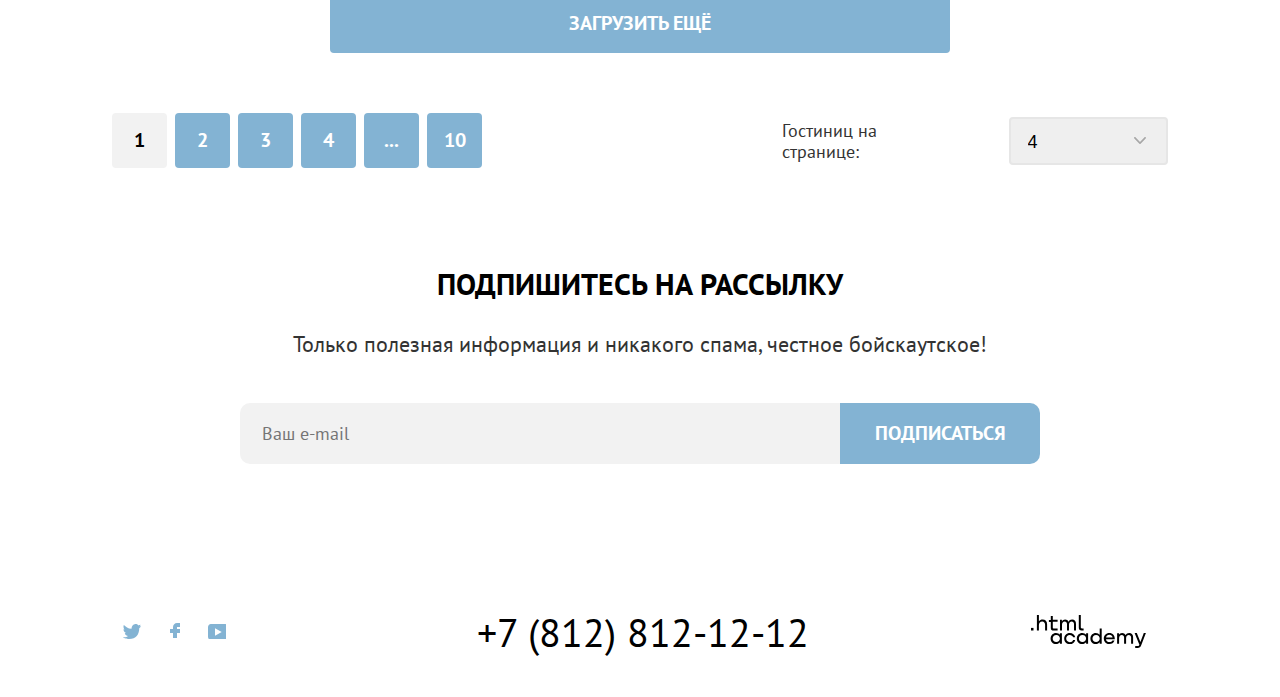
==== commit bf7b2e06: "feat: added styles and decorations to form and form elements" ====
--- a/catalog.html
+++ b/catalog.html
@@ -72,80 +72,90 @@
         <h2 class="visually-hidden">Список гостиниц с фильтрами</h2>
 
         <form class="hotel-filter" method="get" action="https://echo.htmlacademy.ru/">
-          <div class="hotel-filter-group">
-            <legend class="hotel-filter-title">Инфраструктура:</legend>
-            <ul class="hotel-filter-list">
-              <li class="hotel-filter-item">
-                <label class="control">
-                  <input class="visually-hidden control-input" type="checkbox" value="Бассейн" name="infrastructure" checked>
+          <fieldset class="hotel-filter-group">
+            <div class="hotel-filter-wrapper">
+              <legend class="hotel-filter-title">Инфраструктура:</legend>
+              <ul class="hotel-filter-list">
+                <li class="hotel-filter-item">
+                  <label class="control" for="infrastructure-1">
+                    <input class="visually-hidden control-input" type="checkbox" value="Бассейн" name="infrastructure" id="infrastructure-1" checked>
+                    <span class="control-mark"></span>
+                    <span class="control-label">Бассейн</span>
+                  </label>
+                </li>
+                <li class="hotel-filter-item">
+                  <label class="control" for="infrastructure-2">
+                    <input class="visually-hidden control-input" type="checkbox" value="Парковка" name="infrastructure"  id="infrastructure-2" checked>
+                    <span class="control-mark"></span>
+                    <span class="control-label">Парковка</span>
+                  </label>
+                </li>
+                <li class="hotel-filter-item">
+                  <label class="control" for="infrastructure-3">
+                    <input class="visually-hidden control-input" type="checkbox" value="Wi-Fi" name="infrastructure" id="infrastructure-3">
+                    <span class="control-mark"></span>
+                    <span class="control-label">Wi-Fi</span>
+                  </label>
+                </li>
+              </ul>
+            </div>
+          </fieldset>
+
+          <fieldset class="hotel-filter-group">
+            <div class="hotel-filter-wrapper">
+              <legend class="hotel-filter-title">Тип жилья:</legend>
+              <ul class="hotel-filter-list">
+                <li class="hotel-filter-item">
+                  <label class="control">
+                    <input class="visually-hidden control-input" type="radio" name="hotel-type" value="hotel" checked>
+                    <span class="control-mark"></span>
+                    <span class="control-label">Гостиница</span>
+                  </label>
+                </li>
+                <li class="hotel-filter-item">
+                  <label class="control">
+                    <input class="visually-hidden control-input" type="radio" name="hotel-type" value="motel">
+                    <span class="control-mark"></span>
+                    <span class="control-label">Мотель</span>
+                  </label>
+                </li>
+                <li class="hotel-filter-item">
+                  <label class="control">
+                  <input class="visually-hidden control-input" type="radio" name="hotel-type" value="apartment">
                   <span class="control-mark"></span>
-                  <span class="control-label">Бассейн</span>
-                </label>
-              </li>
-              <li class="hotel-filter-item">
-                <label class="control">
-                  <input class="visually-hidden control-input" type="checkbox" value="Парковка" name="infrastructure" checked>
-                  <span class="control-mark"></span>
-                  <span class="control-label">Парковка</span>
-                </label>
-              </li>
-              <li class="hotel-filter-item">
-                <label class="control">
-                  <input class="visually-hidden control-input" type="checkbox" value="Wi-Fi" name="infrastructure">
-                  <span class="control-mark"></span>
-                  <span class="control-label">Wi-Fi</span>
-                </label>
-              </li>
-            </ul>
-          </div>
-
-          <div class="hotel-filter-group">
-            <legend class="hotel-filter-title">Тип жилья:</legend>
-            <ul class="hotel-filter-list">
-              <li class="hotel-filter-item">
-                <label class="control">
-                  <input class="visually-hidden control-input" type="radio" name="hotel-type" value="hotel" checked>
-                  <span class="control-mark"></span>
-                  <span class="control-label">Гостиница</span>
-                </label>
-              </li>
-              <li class="hotel-filter-item">
-                <label class="control">
-                  <input class="visually-hidden control-input" type="radio" name="hotel-type" value="motel">
-                  <span class="control-mark"></span>
-                  <span class="control-label">Мотель</span>
-                </label>
-              </li>
-              <li class="hotel-filter-item">
-                <label class="control">
-                <input class="visually-hidden control-input" type="radio" name="hotel-type" value="apartment">
-                <span class="control-mark"></span>
-                <span class="control-label">Апартаменты</span>
-                </label>
-              </li>
-            </ul>
-          </div>
-
-          <div class="hotel-filter-group">
-            <legend class="hotel-filter-title">Стоимость, ₽:</legend>
-            <input class="input-range input-from" type="number" name="price-from" value="0">
-            <span class="control-label label-from">От</span>
-            <input class="input-range input-to" type="number" name="price-to" value="9000">
-            <span class="control-label label-to">До</span>
-            <div class="filter-price-range">
-              <button class="range-toggle range-min" type="button">
-                <span class="visually-hidden">Изменить минимальную цену</span>
-              </button>
-              <button class="range-toggle range-max" type="button">
-                <span class="visually-hidden">Изменить максимальную цену</span>
-              </button>
+                  <span class="control-label">Апартаменты</span>
+                  </label>
+                </li>
+              </ul>
             </div>
-          </div>
-
-          <div class="hotel-filter-group">
-            <button class="button filter-submit-button" type="submit">Применить</button>
-            <button class="filter-reset-button" type="reset">Сбросить</button>
-          </div>
+          </fieldset>
+
+          <fieldset class="hotel-filter-group">
+            <div class="hotel-filter-wrapper">
+              <legend class="hotel-filter-title">Стоимость, ₽:</legend>
+              <input class="input-range input-from" type="number" name="price-from" id="inpit-from" value="0">
+              <label class="control-label label-from" for="inpit-from">От</label>
+              <input class="input-range input-to" type="number" name="price-to" value="9000" id="inpit-to">
+              <label class="control-label label-to" for="inpit-to">До</label>
+              <div class="filter-price-range">
+                <div class="filter-price-bar" style="width: 100px; left: 30px">
+                  <button class="range-toggle range-min" type="button">
+                    <span class="visually-hidden">Изменить минимальную цену</span>
+                  </button>
+                  <button class="range-toggle range-max" type="button">
+                    <span class="visually-hidden">Изменить максимальную цену</span>
+                  </button>
+                </div>
+              </div>
+            </div>
+          </fieldset>
+
+          <fieldset class="hotel-filter-group">
+            <div class="hotel-filter-wrapper">
+              <button class="button filter-submit-button" type="submit">Применить</button>
+              <button class="filter-reset-button" type="reset">Сбросить</button>
+            </div>
+          </fieldset>
         </form>
       </div>
     </header>
@@ -157,7 +167,7 @@
             <p class="search-result"><strong class="section-title result-title">Найдено гостиниц: 38</strong></p>
             <form class="sorting-type" >
               <h3 class="visually-hidden" hidden>Сортировка списка гостиниц</h3>
-              <details class="select-control">
+              <details class="select-control" tabindex="0">
                 <summary>Сначала дешёвые</summary>
                 <ul>
                   <li><a href="#">Сначала дешёвые</a></li>
@@ -282,7 +292,7 @@
 
             <form class="hotel-per-page" method="get" action="https://echo.htmlacademy.ru/">
               <label for="hotel-count">Гостиниц на странице:</label>
-              <select class="hotel-count-control" name="hotel-count" id="hotel-count">
+              <select class="select-control  hotel-count-control" name="hotel-count" id="hotel-count">
                 <option value="4">4</option>
                 <option value="4">8</option>
                 <option value="4">12</option>
--- a/css/style.css
+++ b/css/style.css
@@ -474,11 +474,30 @@
 }
 
 .subscribe-input {
+    font-family: inherit;
+    font-size: inherit;
     border: none;
     flex-grow: 1;
-    padding-left: 22px;
+    padding: 0 22px;
     border-radius: 10px 0 0 10px;
     background-color: #F2F2F2;
+    box-sizing: border-box;
+}
+
+.subscribe-input:hover {
+  background-color: #E6E6E6;
+}
+
+.subscribe-input:focus {
+  background-color: #E6E6E6;
+  border: 3px solid #83B3D3;
+  outline: none;
+}
+
+.subscribe-input.error {
+  background-color: #E6E6E6;
+  border: 2px solid #FF5757;
+  outline: none;
 }
 
 .subscribe-button {
@@ -517,6 +536,7 @@
     width: 40px;
     height: 40px;
     box-sizing: border-box;
+    border-radius: 10px;
 }
 
 .social-icon {
@@ -560,6 +580,7 @@
     color: #000000;
     text-decoration: none;
     font-style: normal;
+    border-radius: 10px;
 }
 
 .contacts-phone:hover {
@@ -584,6 +605,7 @@
     display: flex;
     justify-content: center;
     align-items: center;
+    border-radius: 10px;
 }
 
 .htmlacademy-link:hover * {
@@ -648,6 +670,8 @@
   min-height: 28px;
   box-sizing: border-box;
   padding: 3px 8px 3px;
+  cursor: pointer;
+  border-radius: 4px; 
 }
 
 .breadcrumbs-icon {
@@ -674,19 +698,17 @@
   background-image: url('../img/catalog/arrow-breadcrumbs.svg');
 }
 
-.breadcrumbs-link {
-  cursor: pointer;
-}
-
 .breadcrumbs-link:hover {
   opacity: 0.6;
 }
 
 .breadcrumbs-link:focus {
+  outline: none;
   box-shadow: inset 0 0 0 3px #83B3D3;
 }
 
 .breadcrumbs-link:active {
+  outline: none;
   box-shadow: none;
   opacity: 0.3;
 }
@@ -702,22 +724,29 @@
 
 .hotel-filter-group {
     margin: 0;
-    padding: 0;
-    width: 160px;
-    display: grid;
+    padding: 0;    
     border: none;
-    grid-template-columns: 1fr;
-    grid-template-rows: 60px 48px 43px;
+}
+
+.hotel-filter-wrapper {
+  width: fit-content;
+  min-width: 160px;
+  display: grid;
+  grid-template-columns: 1fr;
+  grid-template-rows: 60px 48px 43px;
 }
 
 .hotel-filter-group:nth-child(1) {
     margin-right: 57px;
 }
 
-.hotel-filter-group:nth-child(3) {
+.hotel-filter-group:nth-child(3) {    
+    margin-left: auto;
+}
+
+.hotel-filter-group:nth-child(3) div {
     width: 287px;
-    margin-left: auto;
-    grid-template-columns: 111px 33px 111px 33px;
+    grid-template-columns: 128px 33px 128px 33px;
 }
 
 .hotel-filter-group:nth-child(4) {
@@ -728,7 +757,7 @@
     font-size: 20px;
     margin: 0;
     padding: 0;
-    grid-row: 1 / -1;
+    grid-row: 1 / 2;
     grid-column: 1 / -1;
 }
 
@@ -736,51 +765,18 @@
     margin: 0;
     padding: 0;
     list-style-type: none;
-    grid-column: 1 / 2;
+    grid-column: 1 / -1;
     grid-row: 2 / -1;
 }
 
 .hotel-filter-item {
     padding-left: 40px;
     margin-bottom: 13px;
+    position: relative;
 }
 
 .hotel-filter-item:last-child {
     margin-bottom: 0;
-}
-
-.input-from {
-    grid-column: 1 / 3;
-    grid-row: 2 / 3;
-}
-
-.label-from {
-    grid-column: 2 / 3;
-    grid-row: 2 / 3;
-    border-right-width: 1px;
-}
-
-.input-to {
-    grid-column: 3 / -1;
-    grid-row: 2 / 3;
-    border-left-width: 1px;
-}
-
-.label-to {
-    grid-column: 4 / -1;
-    grid-row: 2 / 3;
-}
-
-.control-label {
-    padding: 0;
-    margin: 0;
-    padding-right: 13px;
-    align-self: center;
-}
-
-.filter-price-range {
-    grid-row: 3 / 4;
-    grid-column: 1 / -1;
 }
 
 .input-range {
@@ -790,6 +786,120 @@
   font-size: inherit;
   font-family: inherit;
   box-sizing: border-box;
+  padding: 14px 51px 11px 18px;
+  appearance: textfield;
+  outline: none;  
+}
+
+input[type=number]::-webkit-inner-spin-button, 
+input[type=number]::-webkit-outer-spin-button { 
+    -webkit-appearance: none;
+    -moz-appearance: none;
+    appearance: none;
+    margin: 0; 
+}
+
+.input-range:hover {
+  border-color: rgba(255, 255,255, 0.6);
+}
+
+.input-range:focus {
+  outline: none;  
+  box-shadow: inset 0 0 0 1.5px #81B3D2, 0 0 0 1.5px #81B3D2;
+}
+
+.input-range:active {
+  background-color: #756257;
+  box-shadow: none;
+  color: #FFFFFF;
+}
+
+.input-from {
+    grid-column: 1 / 3;
+    grid-row: 2 / 3;
+    border-right-width: 1px;
+    border-radius: 4px 0 0 4px;
+}
+
+.label-from {
+    grid-column: 2 / 3;
+    grid-row: 2 / 3;
+}
+
+.input-to {
+    grid-column: 3 / -1;
+    grid-row: 2 / 3;
+    border-left-width: 1px;
+    border-radius: 0 4px 4px 0;
+}
+
+.label-to {
+    grid-column: 4 / -1;
+    grid-row: 2 / 3;
+}
+
+.label-to, .label-from {
+  text-transform: uppercase;
+  opacity: 0.3;
+}
+
+.control-label {
+    padding: 0;
+    margin: 0;
+    padding-right: 13px;
+    align-self: center;
+}
+
+.filter-price-range {
+    grid-row: 3 / 4;
+    grid-column: 1 / -1;
+    position: relative;
+    width: 287px;
+    height: 4px;
+    margin-top: 32px;
+    background-color: rgba(255, 255,255, 0.3);
+}
+
+.filter-price-bar {
+  position: absolute;
+  top: 0;
+  height: 4px;
+  background-color: #FFFFFF;
+  max-width: 287px;
+}
+
+.range-toggle {
+  position: absolute;
+  width: 20px;
+  height: 20px;
+  background-color: #FFFFFF;
+  border-radius: 5px;
+  border: none;
+  top: 50%;  
+}
+
+.range-toggle:hover {
+  box-shadow: 0 4px 10px 0 rgba(0, 0, 0, 0.25);
+}
+
+.range-toggle:focus {
+  outline: 3px solid #83B3D3;
+  box-shadow: 0 4px 10px 0 rgba(0, 0, 0, 0.25);  
+}
+
+.range-toggle:active {
+  outline: 2px solid #83B3D3;
+  box-shadow: 0 4px 10px 0 rgba(0, 0, 0, 0.25);
+}
+
+.range-min {
+  left: 0;
+  transform: translate(-50%, -50%);
+}
+
+.range-max {
+  right: 0;
+  transform: translate(50%, -50%);
 }
 
 .filter-submit-button {
@@ -802,7 +912,10 @@
   color: inherit;
   border: none;
   grid-row: 3 / 4;
+  justify-self: center;
   align-self: self-end;
+  width: 100px;
+  border-radius: 4px;
 }
 
 .filter-reset-button:hover {
@@ -817,7 +930,7 @@
 .filter-submit-button:focus {
   outline: none;
   border: none;
-  box-shadow: 0 0 0 3px #FFFFFF;
+  box-shadow: inset 0 0 0 3px #FFFFFF;
 }
 
 .filter-reset-button:active {
@@ -827,6 +940,55 @@
 
 .filter-submit-button:active {
   box-shadow: none;
+}
+
+
+.control-input ~ .control-mark {
+  position: absolute;
+  width: 20px;
+  height: 20px;
+  background-color: #FFFFFF;
+  border-radius: 4px;
+  top: 50%;
+  left: 0;
+  transform: translateY(-50%);
+  box-sizing: border-box;
+}
+
+.control-input[type="checkbox"]:checked ~ .control-mark {
+  background-image: url('../img/catalog/checkbox-tick.svg');
+  background-repeat: no-repeat;
+  background-position: 4px 5px;
+}
+
+.control-input[type="radio"] ~ .control-mark {  
+  border-radius: 50%;  
+}
+
+.control-input[type="radio"]:checked ~ .control-mark:before {
+  content: "";  
+  position: absolute;
+  top: 50%;
+  left: 50%;
+  width: 10px;
+  height: 10px;
+  border-radius: 50%;
+  transform: translate(-50%, -50%);
+  background-color: #3F5E72;
+}
+
+.control-input:hover ~ .control-mark {
+  background-color: rgba(255, 255,255, 0.6);
+}
+
+.control-input:focus ~ .control-mark {
+  background-color: rgba(255, 255,255, 0.6);
+  outline: 3px solid #83B3D3;
+}
+
+.control-input[type="checkbox"]:active ~ .control-mark {
+  background-color: rgba(255, 255,255, 0.3);
+  outline: none;
 }
 
 /* Catalog header */
@@ -855,11 +1017,47 @@
   text-align: start;
 }
 
-.sorting-type {
+
+.select-control {
     width: 287px;
     height: 48px;
-    line-height: 48px;
-    outline: 1px solid #333333;
+    line-height: 21px;
+    border: 2px solid #E6E6E6;    
+    box-sizing: border-box;
+    background-image: url('../img/catalog/dropdown.svg');
+    background-repeat: no-repeat;
+    background-position: top 50% right 20px;
+    border-radius: 4px;
+}
+
+.select-control:hover {
+  border: 2px solid #83B3D3;
+}
+
+.select-control:focus,
+.select-control[open] {
+  border: 2px solid #83B3D3;
+  outline: none;
+}
+
+.select-control:active {
+  opacity: 0.3;
+}
+
+.select-control summary {
+  list-style: none;
+  padding: 12px 32px 12px 20px;
+}
+
+.select-control ul {
+  list-style-type: none;
+  margin: 0;
+  padding: 0;
+  padding-left: 20px;
+}
+
+.select-control li{
+  margin-top: 5px;
 }
 
 .render-type-list {
@@ -1109,6 +1307,7 @@
     width: 160px;
     height: 48px;
     font-size: inherit;
-    outline: 1px solid #333333;
     margin-left: 51px;
-}
+    appearance: none;
+    padding: 13px 60px 13px 17px;
+}
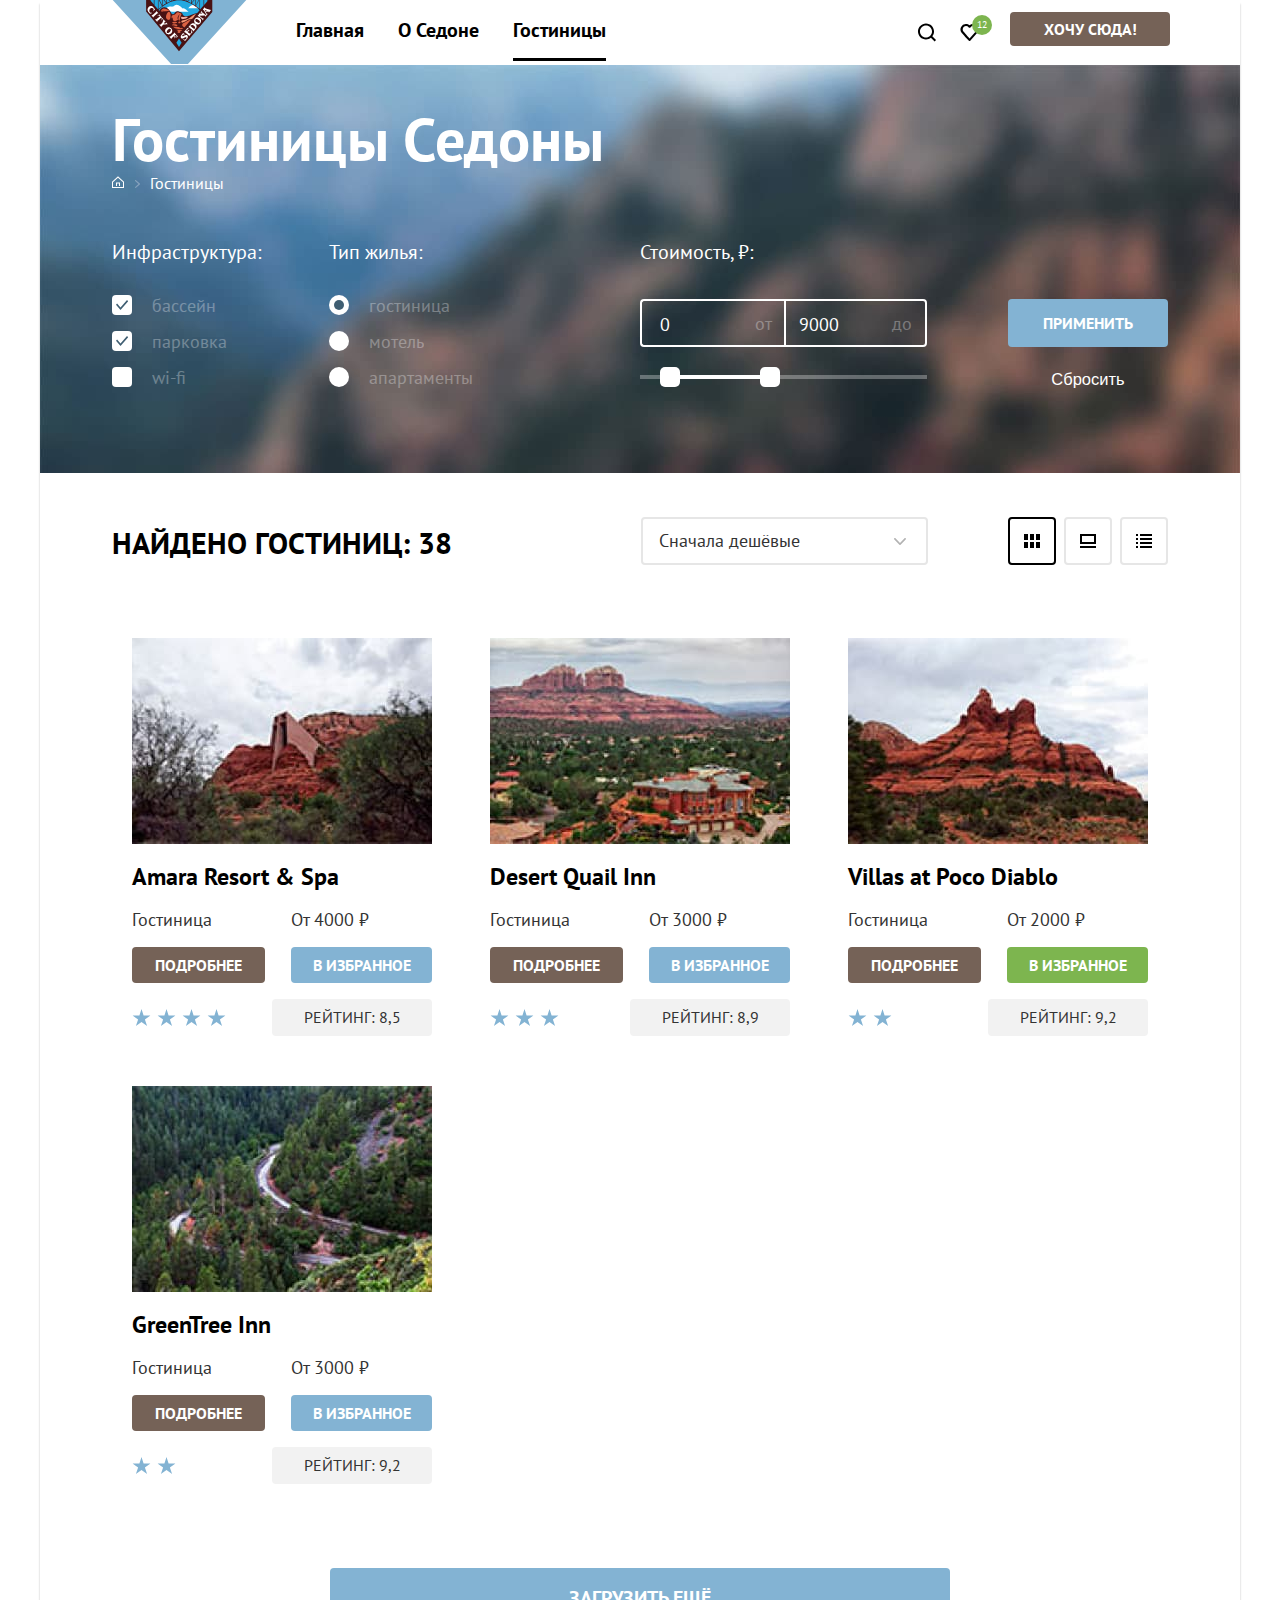
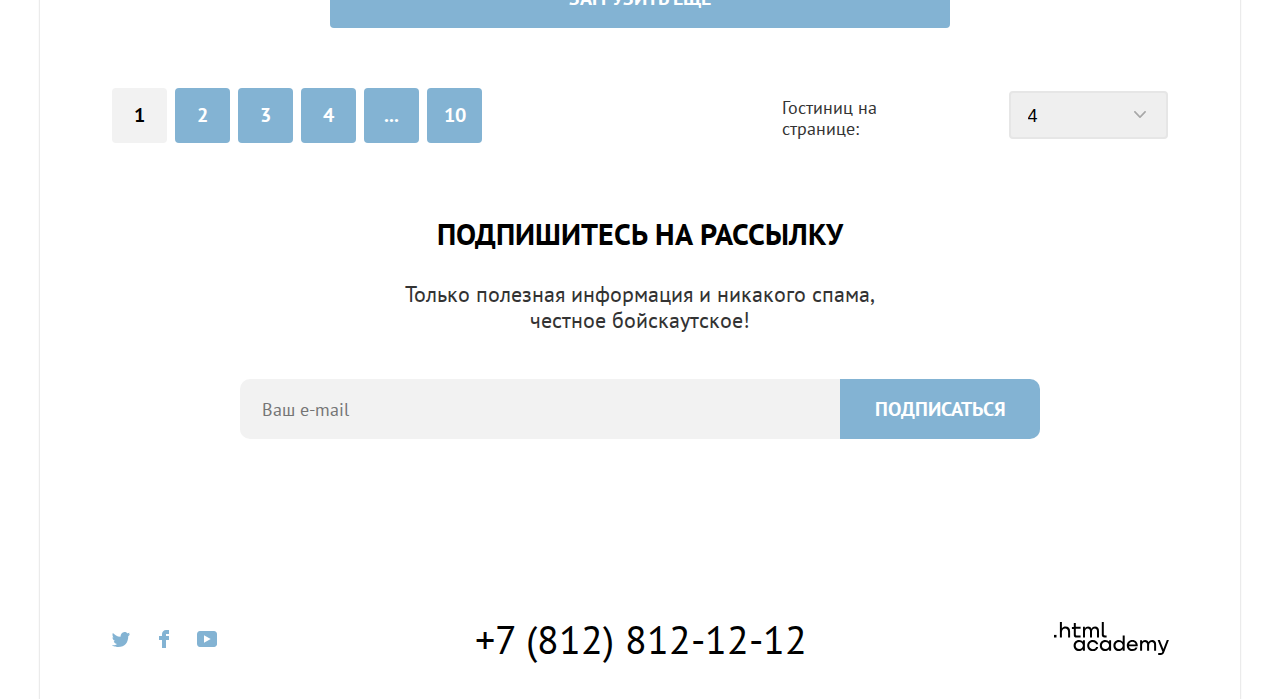
==== commit 5293d5de: "fix: Выполнена шлифовка проекта на соблюдение кодгайда академии. Проект проверен на соответствие мак" ====
--- a/catalog.html
+++ b/catalog.html
@@ -5,12 +5,13 @@
   <meta name="viewport" content="width=device-width, initial-scale=1.0">
   <title>Гостиницы Седоны</title>
   <link rel="stylesheet" href="css/style.css">
+  <link rel="shortcut icon" href="favicon.png" type="image/png">
 </head>
 <body class="body">
 
   <header class="page-header">
     <nav class="navigation">
-      <img class="logo" src="img/logo.svg" alt="sedona logo" width="139" height="70">
+      <img class="logo" src="img/logo.svg" alt="sedona logo." width="139" height="64">
         <ul class="navigation-menu navigation-list">
           <li class="navigation-item">
             <a class="navigation-link" href="index.html">Главная</a>
@@ -24,17 +25,17 @@
         </ul>
         <div class="navigation-user navigation-list">
             <a class="navigation-link navigation-icon" href="#">
-              <svg xmlns="http://www.w3.org/2000/svg" width="20" height="19" viewport="0 0 18 18" fill="none"><path fill="#000" d="m19.026 17.05-3.71-3.7c1.002-1.3 1.704-3 1.704-4.9 0-4.4-3.61-8-8.023-8C4.585.45.975 4.15.975 8.55c0 4.4 3.61 8 8.022 8 1.805 0 3.51-.6 4.914-1.7l3.71 3.7 1.405-1.5Zm-10.029-2.5c-3.309 0-6.017-2.7-6.017-6s2.708-6 6.017-6c3.31 0 6.017 2.7 6.017 6s-2.707 6-6.017 6Z"/></svg>
+              <svg xmlns="http://www.w3.org/2000/svg" width="20" height="19" fill="none"><path fill="#000" d="m19.026 17.05-3.71-3.7c1.002-1.3 1.704-3 1.704-4.9 0-4.4-3.61-8-8.023-8C4.585.45.975 4.15.975 8.55c0 4.4 3.61 8 8.022 8 1.805 0 3.51-.6 4.914-1.7l3.71 3.7 1.405-1.5Zm-10.029-2.5c-3.309 0-6.017-2.7-6.017-6s2.708-6 6.017-6c3.31 0 6.017 2.7 6.017 6s-2.707 6-6.017 6Z"/></svg>
               <span class="visually-hidden">Поиск</span>
             </a>
             <a class="navigation-link navigation-icon" href="">
-              <svg xmlns="http://www.w3.org/2000/svg" width="19" height="17" viewport="0 0 18 18" fill="none">
+              <svg xmlns="http://www.w3.org/2000/svg" width="19" height="17" fill="none">
                 <path fill="#000" d="M9.44 17c-.3 0-.6-.1-.8-.4-5.41-6.1-6.72-7.5-7.02-7.9A5.4 5.4 0 0 1 6.03 0c1.3 0 2.51.5 3.51 1.3a5.47 5.47 0 0 1 9.03 4.1c0 1.3-.5 2.5-1.3 3.4l-7.02 7.9c-.2.2-.4.3-.8.3ZM3.43 7.5c.3.4 3.5 4 6.11 6.9l6.22-7c.5-.5.7-1.2.7-2 0-1.8-1.5-3.3-3.3-3.3-1 0-2.01.5-2.71 1.3-.3.3-.6.4-.9.4-.3 0-.6-.2-.8-.4a3.7 3.7 0 0 0-2.72-1.3c-1.8 0-3.3 1.5-3.3 3.3-.1.9.3 1.6.7 2.1-.1 0-.1 0 0 0Z"/></svg>
               <span class="favorites-count">12</span>
               <span class="visually-hidden">Избранное</span>
             </a>
             <a class="button button-secondary navigation-button" href="#">
-              Хочу сюда
+              Хочу сюда!
             </a>
         </div>
     </nav>
@@ -73,8 +74,8 @@
 
         <form class="hotel-filter" method="get" action="https://echo.htmlacademy.ru/">
           <fieldset class="hotel-filter-group">
+            <legend class="hotel-filter-title">Инфраструктура:</legend>
             <div class="hotel-filter-wrapper">
-              <legend class="hotel-filter-title">Инфраструктура:</legend>
               <ul class="hotel-filter-list">
                 <li class="hotel-filter-item">
                   <label class="control" for="infrastructure-1">
@@ -102,8 +103,8 @@
           </fieldset>
 
           <fieldset class="hotel-filter-group">
+            <legend class="hotel-filter-title">Тип жилья:</legend>
             <div class="hotel-filter-wrapper">
-              <legend class="hotel-filter-title">Тип жилья:</legend>
               <ul class="hotel-filter-list">
                 <li class="hotel-filter-item">
                   <label class="control">
@@ -131,8 +132,8 @@
           </fieldset>
 
           <fieldset class="hotel-filter-group">
+            <legend class="hotel-filter-title">Стоимость, ₽:</legend>
             <div class="hotel-filter-wrapper">
-              <legend class="hotel-filter-title">Стоимость, ₽:</legend>
               <input class="input-range input-from" type="number" name="price-from" id="inpit-from" value="0">
               <label class="control-label label-from" for="inpit-from">От</label>
               <input class="input-range input-to" type="number" name="price-to" value="9000" id="inpit-to">
@@ -160,7 +161,7 @@
       </div>
     </header>
 
-    <section class="hotel-catalog">
+    <section>
       <div class="catalog-container">
         <div class="hotel-catalog-header">
             <h2 class="visually-hidden" hidden>Результаты поиска</h2>
@@ -175,6 +176,7 @@
                   <li><a href="#">Сначала популярные</a></li>
                 </ul>
               </details>
+              <button class="visually-hidden" type="submit">Выбрать тип сортировки</button>
             </form>
             <h3 class="visually-hidden" hidden>Сортировка списка гостиниц</h3>
             <ul class="render-type-list">
@@ -200,7 +202,7 @@
         <ul class="hotel-list">
           <li class="hotel-card">
             <a class="hotel-card-link" href="#">
-              <img class="hotel-card-image" src="img/catalog/hotel-1.jpg" alt="Amara Resort & Spa" width="300" height="206">
+              <img class="hotel-card-image" src="img/catalog/hotel-1.jpg" alt="Amara Resort & Spa." width="300" height="206">
             </a>
             <a class="hotel-card-link" href="#">
               <h4 class="hotel-card-title">Amara Resort & Spa</h4>
@@ -216,7 +218,7 @@
           </li>
           <li class="hotel-card">
             <a class="hotel-card-link" href="#">
-              <img class="hotel-card-image" class="hotel-card-image" src="img/catalog/hotel-2.jpg" alt="Desert Quail Inn" width="300" height="206">
+              <img class="hotel-card-image" src="img/catalog/hotel-2.jpg" alt="Desert Quail Inn." width="300" height="206">
             </a>
             <a class="hotel-card-link" href="#">
               <h4 class="hotel-card-title">Desert Quail Inn</h4>
@@ -232,7 +234,7 @@
           </li>
           <li class="hotel-card">
             <a class="hotel-card-link" href="#">
-              <img class="hotel-card-image" src="img/catalog/hotel-3.jpg" alt="Villas at Poco Diablo" width="300" height="206">
+              <img class="hotel-card-image" src="img/catalog/hotel-3.jpg" alt="Villas at Poco Diablo." width="300" height="206">
             </a>
             <a class="hotel-card-link" href="#">
               <h4 class="hotel-card-title">Villas at Poco Diablo</h4>
@@ -248,7 +250,7 @@
           </li>
           <li class="hotel-card">
             <a class="hotel-card-link" href="#">
-              <img class="hotel-card-image" src="img/catalog/hotel-4.jpg" alt="GreenTree Inn" width="300" height="206">
+              <img class="hotel-card-image" src="img/catalog/hotel-4.jpg" alt="GreenTree Inn." width="300" height="206">
             </a>
             <a class="hotel-card-link" href="#">
               <h4 class="hotel-card-title">GreenTree Inn</h4>
@@ -309,12 +311,12 @@
       <div class="main-container">
         <h2 class="section-title">Подпишитесь на рассылку</h2>
         <p class="section-content subscribe-content">
-          Только полезная информация и никакого спама,
+          Только полезная информация и никакого спама,<br>
           честное бойскаутское!
         </p>
         <form class="subscribe-form" method="post" action="https://echo.htmlacademy.ru/">
           <label class="visually-hidden" for="subscribe-email">Email</label>
-          <input class="subscribe-input" type="email" placeholder="Ваш e-mail" name="email" id="subscribe-email">
+          <input class="custom-input" type="email" placeholder="Ваш e-mail" name="email" id="subscribe-email">
           <button class="button button-large subscribe-button" type="submit">Подписаться</button>
         </form>
       </div>
@@ -339,13 +341,13 @@
             </li>
             <li >
               <a class="footer-social-item" href="#">
-                <svg xmlns="http://www.w3.org/2000/svg" width="10" height="18" fill="none"><g clip-path="url(#a)"><path class="social-icon" fill="#83B3D3" d="M7 0C4.8 0 3 1.8 3 4v2H0v4h3v8h4v-8h3V6H7V4h3V0H7Z"/></g><defs><clipPath id="a"><path fill="#fff" d="M0 0h10v18H0z"/></clipPath></defs></svg>
+                <svg xmlns="http://www.w3.org/2000/svg" width="10" height="18" fill="none"><g clip-path="url(#b)"><path class="social-icon" fill="#83B3D3" d="M7 0C4.8 0 3 1.8 3 4v2H0v4h3v8h4v-8h3V6H7V4h3V0H7Z"/></g><defs><clipPath id="b"><path fill="#fff" d="M0 0h10v18H0z"/></clipPath></defs></svg>
                 <span class="visually-hidden">Facebook</span>
               </a>
             </li>
             <li>
               <a class="footer-social-item" href="#">
-                <svg xmlns="http://www.w3.org/2000/svg" width="20" height="16" fill="none"><g clip-path="url(#a)"><path class="social-icon" fill="#83B3D3" d="M17 0H2.9C1.2 0 0 1.5 0 3.2v9.5C0 14.5 1.2 16 2.9 16h14.3c1.5 0 2.9-1.5 2.9-3.2V3.2C19.9 1.5 18.7 0 17 0ZM7 11.8V4.2L13.7 8 7 11.8Z"/></g><defs><clipPath id="a"><path fill="#fff" d="M0 0h20v16H0z"/></clipPath></defs></svg>
+                <svg xmlns="http://www.w3.org/2000/svg" width="20" height="16" fill="none"><g clip-path="url(#c)"><path class="social-icon" fill="#83B3D3" d="M17 0H2.9C1.2 0 0 1.5 0 3.2v9.5C0 14.5 1.2 16 2.9 16h14.3c1.5 0 2.9-1.5 2.9-3.2V3.2C19.9 1.5 18.7 0 17 0ZM7 11.8V4.2L13.7 8 7 11.8Z"/></g><defs><clipPath id="c"><path fill="#fff" d="M0 0h20v16H0z"/></clipPath></defs></svg>
                 <span class="visually-hidden">Youtube</span>
               </a>
             </li>
--- a/css/style.css
+++ b/css/style.css
@@ -1,43 +1,44 @@
 @font-face {
-    font-family: "PT Sans";
-    font-weight: 400;
-    font-style: normal;
-    font-display: swap;
-    src: url("../fonts/ptsans-400.woff2") format("woff2");
+  font-family: "PT Sans";
+  font-weight: 400;
+  font-style: normal;
+  font-display: swap;
+  src: url("../fonts/ptsans-400.woff2") format("woff2");
 }
 
 @font-face {
-    font-family: "PT Sans";
-    font-weight: 700;
-    font-style: normal;
-    font-display: swap;
-    src: url("../fonts/ptsans-700.woff2") format("woff2");
+  font-family: "PT Sans";
+  font-weight: 700;
+  font-style: normal;
+  font-display: swap;
+  src: url("../fonts/ptsans-700.woff2") format("woff2");
 }
 
 /* Common */
 
 .page {
-    font-family: "PT Sans", Arial, sans-serif;
-    font-size: 18px;
-    line-height: 21px;
-    font-weight: 400;
-    background-color: #FFFFFF;
-    color: #333333;
-    height: 100%;
+  font-family: "PT Sans", "Arial", sans-serif;
+  font-size: 18px;
+  line-height: 21px;
+  font-weight: 400;
+  background-color: #ffffff;
+  color: #333333;
+  height: 100%;
 }
 
 .body {
-    display: flex;
-    flex-direction: column;
-    justify-content: flex-start;
-    width: 1200px;
-    margin: 0 auto;
-    height: 100%;
+  display: flex;
+  flex-direction: column;
+  justify-content: flex-start;
+  width: 1200px;
+  min-height: 100%;
+  margin: 0 auto;
+  box-shadow: 0 4px 2px 0 rgba(0, 0, 0, 0.25);
 }
 
 .button {
-  color: #FFFFFF;
-  background-color: #83B3D3;
+  color: #ffffff;
+  background-color: #83b3d3;
   font-family: inherit;
   font-size: 16px;
   line-height: 20px;
@@ -56,18 +57,18 @@
 }
 
 .button:hover {
-  background-color: #68A2CA;
+  background-color: #68a2ca;
 }
 
 .button:focus {
-  background-color: #68A2CA;
+  background-color: #68a2ca;
   outline: 3px solid #756257;
 }
 
 .button:active {
   outline: none;
-  background-color: #68A2CA;
-  color: rgba(255,255,255, 0.3);
+  background-color: #68a2ca;
+  color: rgba(255, 255, 255, 0.3);
 }
 
 .button-secondary {
@@ -80,7 +81,7 @@
 
 .button-secondary:focus {
   background-color: #615048;
-  outline: 3px solid #83B3D3;
+  outline: 3px solid #83b3d3;
   box-sizing: border-box;
 }
 
@@ -92,15 +93,17 @@
 
 
 .main-container {
-    width: 800px;
-    margin: 0 auto;
-    display: flex;
-    flex-direction: column;
-    align-items: center;
+  width: 800px;
+  margin: 0 auto;
+  display: flex;
+  flex-direction: column;
+  align-items: center;
+  justify-content: flex-start;
 }
 
 .section-title {
   padding: 0;
+  margin: 0;
   font-size: 30px;
   line-height: 36px;
   font-weight: 700;
@@ -110,6 +113,7 @@
   width: 100%;
   white-space: wrap;
   text-align: center;
+  margin-bottom: 29px;
 }
 
 .section-content {
@@ -122,56 +126,58 @@
   text-align: center;
 }
 
-.main-inner, .main-index {
-    width: 100%;
-    flex-grow: 1;
+.main-inner,
+.main-index {
+  width: 100%;
+  flex-grow: 1;
 }
 
 .catalog-container {
-    width: 1056px;
-    display: flex;
-    flex-direction: column;
-    margin: 0 auto;
+  width: 1056px;
+  display: flex;
+  flex-direction: column;
+  margin: 0 auto;
 }
 
 .visually-hidden {
-    position: absolute;
-    width: 1px;
-    height: 1px;
-    margin: -1px;
-    padding: 0;
-    border: 0;
-    clip: rect(0 0 0 0);
-    overflow: hidden;
+  position: absolute;
+  width: 1px;
+  height: 1px;
+  margin: -1px;
+  padding: 0;
+  border: 0;
+  clip: rect(0 0 0 0);
+  overflow: hidden;
 }
 
 /* Navigation */
 
 .page-header {
-    width: 100%;
+  width: 100%;
 }
 
 .navigation {
-    width: 1060px;
-    margin: 0 auto;
-    display: flex;
-    flex-direction: row;
-    align-items: center;
+  width: 1060px;
+  margin: 0 auto;
+  display: flex;
+  flex-direction: row;
+  align-items: center;
 }
 
 .logo {
-    width: 139px;
-    margin-right: 30px;
-    align-self: start;
+  width: 139px;
+  margin-right: 30px;
+  align-self: start;
+  object-fit: cover;
 }
 
 .navigation-list {
-    display: flex;
-    margin: 0;
-    padding: 0;
-    justify-content: flex-start;
-    flex-wrap: wrap;
-    list-style-type: none;
+  display: flex;
+  margin: 0;
+  padding: 0;
+  justify-content: flex-start;
+  flex-wrap: wrap;
+  list-style-type: none;
 }
 
 .navigation-menu {
@@ -184,19 +190,19 @@
 .navigation-link {
   position: relative;
   text-decoration: none;
-  color:#000000;
+  color: #000000;
   display: block;
-  padding: 20px 17px;
-}
-
-.navigation-link.active:after {
+  padding: 16.5px 17px 22.5px;
+}
+
+.navigation-link.active::after {
   content: "";
   display: block;
   position: absolute;
-  left: 20px;
-  right: 20px;
-  bottom: 2px;
-  height: 2px;
+  left: 17px;
+  right: 17px;
+  bottom: 4.5px;
+  height: 2.5px;
   background-color: #000000;
 }
 
@@ -204,7 +210,7 @@
   color: #756257;
 }
 
-.navigation-link:hover:after {
+.navigation-link:hover::after {
   background-color: #756257;
 }
 
@@ -213,15 +219,15 @@
 }
 
 .navigation-user {
-    width: 348px;
-    margin-left: auto;
-    align-items: center;
-    justify-content: flex-end;
-}
-
-.navigation-icon  {
-    width: 8px;
-    height: 26px;
+  width: 348px;
+  margin-left: auto;
+  align-items: center;
+  justify-content: flex-end;
+}
+
+.navigation-icon {
+  width: 8px;
+  height: 26px;
 }
 
 .navigation-icon svg {
@@ -248,48 +254,50 @@
 }
 
 .navigation-button {
-    width: 160px;
-    height: 37px;
-    line-height: 37px;
-    margin-left: 20px;
+  width: 160px;
+  min-height: 34px;
+  line-height: 34px;
+  margin-left: 20px;
+  margin-top: 11.95px;
+  margin-bottom: 18px;
 }
 
 .favorites-count {
-    background-color: #7DB54F;
-    color: #FFFFFF;
-    font-size: 10px;
-    line-height: 20px;
-    border-radius: 50%;
-    width: 20px;
-    height: 20px;
-    position: absolute;
-    top: 15px;
-    right: 0;
-    text-align: center;
+  background-color: #7db54f;
+  color: #ffffff;
+  font-size: 10px;
+  line-height: 20px;
+  border-radius: 50%;
+  width: 20px;
+  height: 20px;
+  position: absolute;
+  top: 15px;
+  right: -2px;
+  text-align: center;
 }
 
 /* Introduction */
 
 .introduction {
-    display: flex;
-    width: 100%;
-    flex-direction: column;
-    line-height: 36px;
-    margin-bottom: 80px;
+  display: flex;
+  width: 100%;
+  flex-direction: column;
+  line-height: 36px;
+  margin-bottom: 80px;
 }
 
 .introduction-promo {
-    width: 100%;
-    height: 485px;
-    background-color: #83B3D3;
-    background-image: url("../img/index-background.jpg");
-    background-size: cover;
-    margin-bottom: 63px;
-    position: relative;
-}
-
-
-.introduction-promo:before {
+  width: 100%;
+  height: 485px;
+  background-color: #83b3d3;
+  background-image: url("../img/index-background.jpg");
+  background-size: cover;
+  margin-bottom: 63px;
+  position: relative;
+}
+
+
+.introduction-promo::before {
   position: absolute;
   content: "";
   top: 51px;
@@ -297,11 +305,11 @@
   transform: translateX(-50%);
   width: 458px;
   height: 352px;
-  background-image: url('../img/welcome.svg');
+  background-image: url("../img/welcome.svg");
   z-index: 1;
 }
 
-.introduction-promo:after {
+.introduction-promo::after {
   position: absolute;
   content: "";
   bottom: 0;
@@ -309,251 +317,268 @@
   transform: translateX(-50%);
   width: 100%;
   height: 57px;
-  background-image: url('../img/divider-mask.svg');
+  background-image: url("../img/divider-mask.svg");
   z-index: 1;
 }
 
 
 .introduction-strong {
-    text-align: center;
-    margin: 0 auto;
-    font-size: 30px;
-    font-weight: 700;
-    text-transform: uppercase;
-    margin-bottom: 31px;
+  text-align: center;
+  margin: 0 auto;
+  font-size: 30px;
+  font-weight: 700;
+  text-transform: uppercase;
+  margin-bottom: 31px;
 }
 
 .introduction-common {
-    text-align: center;
-    margin: 0 auto;
-    font-size: 22px;
+  text-align: center;
+  margin: 0 auto;
+  font-size: 22px;
 }
 
 /* Advantages */
 .advantages {
-    margin-bottom: 91px;
-    display: grid;
+  display: grid;
 }
 
 .advantages-image-info {
-    background-color: #83B3D3;
-    color: #FFFFFF;
-    display: flex;
+  background-color: #83b3d3;
+  color: #ffffff;
+  display: flex;
 }
 
 .advantages-image-info:nth-child(4) div {
-    order: 2;
+  order: 2;
 }
 
 .advantages-image {
-    object-fit: cover;
+  object-fit: cover;
 }
 
 .advantages-list {
-    padding: 0;
-    margin: 0;
-    display: flex;
-    list-style-type: none;
-
+  padding: 0;
+  margin: 0;
+  display: flex;
+  flex-wrap: wrap;
+  list-style-type: none;
 }
 
 .advantages-title {
-    margin: 0;
-    padding: 0;
-    font-size: 24px;
-    line-height: 28px;
-    text-transform: uppercase;
-    margin-bottom: 30px;
-    text-align: center;
-    white-space: normal;
+  margin: 0;
+  padding: 0;
+  font-size: 24px;
+  line-height: 28px;
+  text-transform: uppercase;
+  margin-bottom: 29px;
+  text-align: center;
+  white-space: normal;
 }
 
 .advantages-card-number {
-    font-weight: inherit;
-    margin-bottom: 30px;
+  font-weight: inherit;
+  margin-bottom: 30px;
 }
 
 .advantages-description {
-    text-align: center;
-    padding: 0;
-    margin: 0;
+  text-align: center;
+  padding: 0;
+  margin: 0;
 }
 
 .advantages-item {
-    width: 400px;
-    height: 384px;
-    background-color: rgb(131, 179, 211);
-    display: flex;
-    flex-direction: column;
-    justify-content: flex-start;
-    align-items: center;
-    padding: 98px 90px 0;
-    box-sizing: border-box;
+  width: 400px;
+  min-height: 384px;
+  background-color: rgb(131, 179, 211);
+  display: flex;
+  flex-direction: column;
+  justify-content: flex-start;
+  align-items: center;
+  padding: 98px 90px 79px;
+  box-sizing: border-box;
 }
 
 .advantages-card-1 {
-  background-image: url('../img/house-icon.svg');
+  background-image: url("../img/house-icon.svg");
 }
 
 .advantages-card-3 {
-  background-image: url('../img/gift-icon.svg');
+  background-image: url("../img/gift-icon.svg");
 }
 
 .advantages-card-1,
 .advantages-card-3,
 .advantages-card-4,
-.advantages-card-6  {
-    background-color: rgb(131, 179, 211, 0.12);
-    padding: 98px 75px 0;
+.advantages-card-6 {
+  background-color: rgb(131, 179, 211, 0.12);
+  padding: 98px 75px 79px;
 }
 
 .advantages-card-2 {
-    background-image: url('../img/burger-icon.svg');
-    background-color: #FFFFFF;
-    padding: 98px 75px 0;
+  background-image: url("../img/burger-icon.svg");
+  background-color: #ffffff;
+  padding: 98px 75px 0;
 }
 
 .advantages-card-5 {
-    background-color: rgb(131, 179, 211, 0.2);
-    padding: 98px 75px 0;
+  background-color: rgb(131, 179, 211, 0.2);
+  padding: 98px 75px 79px;
 }
 
 .advantages-card-1,
 .advantages-card-2,
 .advantages-card-3 {
-    padding-top: 184px;
-    background-position: bottom 223px center;
-    background-repeat: no-repeat;
+  padding-top: 184px;
+  background-position: bottom 223px center;
+  background-repeat: no-repeat;
+}
+
+.advantages-card-1 h4,
+.advantages-card-2 h4,
+.advantages-card-3 h4 {
+  margin-bottom: 20px;
 }
 
 /* Search */
 .search {
-    margin-bottom: 92px;
+  padding-top: 80px;
+  padding-bottom: 102px;
 }
 
 .search-title {
-    margin-bottom: 43px;
+  margin-bottom: 43px;
 }
 
 .search-content {
-    margin-bottom: 43px;
+  margin-bottom: 43px;
 }
 
 .search-button {
-    width: 575px;
-    height: 60px;
-    line-height: 60px;
-    border-radius: 10px;
+  width: 575px;
+  min-height: 60px;
+  border-radius: 10px;
+  padding-top: 20px;
+  box-sizing: border-box;
 }
 
 /* Subscribe */
 
+.subscribe {
+  padding-top: 68px;
+  padding-bottom: 140px;
+}
+
 .primary-subscribe {
-    background-color: #83B3D3;
-    background-image: url('../img/subscribe-bg.jpg');
-    background-size: cover;
-    color: #FFFFFF;
-}
-
-.section-title {
-    margin-bottom: 29px;
-  }
+  padding-top: 94px;
+  padding-bottom: 94px;
+  background-color: #83b3d3;
+  background-image: url("../img/subscribe-bg.jpg");
+  background-size: cover;
+  color: #ffffff;
+}
+
 
 .primary-subscribe .section-title {
-  color: #FFFFFF;
+  color: #ffffff;
 }
 
 .subscribe-content {
-    margin-bottom: 46px;
+  margin-bottom: 46px;
 }
 
 .subscribe-form {
-    display: flex;
-    width: 800px;
-    margin-bottom: 93px;
-}
-
-.subscribe-input {
-    font-family: inherit;
-    font-size: inherit;
-    border: none;
-    flex-grow: 1;
-    padding: 0 22px;
-    border-radius: 10px 0 0 10px;
-    background-color: #F2F2F2;
-    box-sizing: border-box;
-}
-
-.subscribe-input:hover {
-  background-color: #E6E6E6;
-}
-
-.subscribe-input:focus {
-  background-color: #E6E6E6;
-  border: 3px solid #83B3D3;
-  outline: none;
-}
-
-.subscribe-input.error {
-  background-color: #E6E6E6;
-  border: 2px solid #FF5757;
+  display: flex;
+  width: 800px;
+}
+
+.custom-input {
+  font-family: inherit;
+  font-size: inherit;
+  border: none;
+  flex-grow: 1;
+  padding: 0 22px;
+  border-radius: 10px 0 0 10px;
+  background-color: #f2f2f2;
+  box-sizing: border-box;
+}
+
+.custom-input:hover {
+  background-color: #e6e6e6;
+}
+
+.custom-input:focus {
+  background-color: #e6e6e6;
+  border: 3px solid #83b3d3;
+  outline: none;
+}
+
+.custom-input.error {
+  background-color: #e6e6e6;
+  border: 2px solid #ff5757;
   outline: none;
 }
 
 .subscribe-button {
-    width: 200px;
-    height: 61px;
-    border-radius: 0 10px 10px 0;
+  width: 200px;
+  min-height: 60px;
+  border-radius: 0 10px 10px 0;
 }
 
 
 /* Footer */
 
 .footer-container {
-    width: 1056px;
-    display: flex;
-    margin: 0 auto;
-    justify-content: space-between;
-    align-items: center;
-    padding: 40px 0 30px;
+  width: 1200px;
+  min-height: 120px;
+  display: flex;
+  margin: 0 auto;
+  justify-content: space-between;
+  align-items: center;
+  box-sizing: border-box;
+  padding: 25px 49px 25px 61px;
 }
 
 .footer-social-list {
-    width: 166px;
-    margin: 0;
-    padding: 0;
-    list-style-type: none;
-    display: grid;
-    gap: 3px;
-    grid-template-columns: repeat(4, 40px);
+  width: 166px;
+  margin: 0;
+  padding: 0;
+  list-style-type: none;
+  display: grid;
+  gap: 3px;
+  grid-template-columns: repeat(4, 40px);
 }
 
 
 .footer-social-item {
-    display: flex;
-    justify-content: center;
-    align-items: center;
-    width: 40px;
-    height: 40px;
-    box-sizing: border-box;
-    border-radius: 10px;
+  display: flex;
+  justify-content: center;
+  align-items: center;
+  width: 40px;
+  height: 40px;
+  box-sizing: border-box;
+  border-radius: 10px;
+}
+
+.footer-social-item svg {
+  width: fit-content;
+  height: fit-content;
 }
 
 .social-icon {
-  fill: #83B3D3;
+  fill: #83b3d3;
 }
 
 .footer-social-item:hover .social-icon {
-  fill: #68A2CA;
+  fill: #68a2ca;
 }
 
 .footer-social-item:focus {
   outline: none;
-  box-shadow: 0 0 0 3px #83B3D3;
+  box-shadow: 0 0 0 3px #83b3d3;
 }
 
 .footer-social-item:focus .social-icon {
-  fill: #68A2CA;
+  fill: #68a2ca;
 }
 
 .footer-social-item:active {
@@ -562,7 +587,7 @@
 }
 
 .footer-social-item:active .social-icon {
-  fill: #68A2CA;
+  fill: #68a2ca;
   opacity: 0.3;
 }
 
@@ -571,16 +596,19 @@
 }
 
 .contacts-phone {
-    width: 361px;
-    height: 70px;
-    display: block;
-    text-align: center;
-    font-size: 40px;
-    line-height: 70px;
-    color: #000000;
-    text-decoration: none;
-    font-style: normal;
-    border-radius: 10px;
+  margin: 0;
+  padding: 0;
+  width: 361px;
+  height: 70px;
+  display: block;
+  text-align: center;
+  font-size: 40px;
+  line-height: 70px;
+  color: #000000;
+  text-decoration: none;
+  font-style: normal;
+  border-radius: 10px;
+  padding-right: 17px;
 }
 
 .contacts-phone:hover {
@@ -589,7 +617,7 @@
 
 .contacts-phone:focus {
   color: #756257;
-  outline: 3px solid #83B3D3;
+  outline: 3px solid #83b3d3;
 }
 
 .contacts-phone:active {
@@ -598,14 +626,13 @@
 }
 
 .htmlacademy-link {
-    display: block;
-    width: 160px;
-    height: 70px;
-    box-sizing: border-box;
-    display: flex;
-    justify-content: center;
-    align-items: center;
-    border-radius: 10px;
+  width: 160px;
+  height: 70px;
+  box-sizing: border-box;
+  display: flex;
+  justify-content: center;
+  align-items: center;
+  border-radius: 10px;
 }
 
 .htmlacademy-link:hover * {
@@ -615,7 +642,7 @@
 
 .htmlacademy-link:focus {
   outline: none;
-  border: 3px solid #83B3D3;
+  border: 3px solid #83b3d3;
 }
 
 .htmlacademy-link:focus * {
@@ -633,29 +660,29 @@
 /* Main header */
 
 .inner-header {
-    background-color: #83B3D3;
-    background-image: url('../img/catalog/catalog-background.jpg');
-    background-size: cover;
-    color: #FFFFFF;
-    padding: 35px 0 83px;
-    margin-bottom: 44px;
+  background-color: #83b3d3;
+  background-image: url("../img/catalog/catalog-background.jpg");
+  background-size: cover;
+  color: #ffffff;
+  padding: 64px 0 83px;
+  margin-bottom: 44px;
 }
 
 .inner-header-title {
-    margin: 0;
-    padding: 0;
-    font-size: 60px;
-    line-height: 78px;
-    margin-bottom: 5px;
+  margin: 0;
+  padding: 0;
+  font-size: 60px;
+  margin-bottom: 20px;
 }
 
 .breadcrumbs {
-    margin: 0;
-    padding: 0;
-    list-style-type: none;
-    display: flex;
-    align-items: flex-start;
-    margin-bottom: 45px;
+  margin: 0;
+  padding: 0;
+  list-style-type: none;
+  display: flex;
+  align-items: flex-start;
+  margin-bottom: 39px;
+  transform: translateX(-8px);
 }
 
 .breadcrumbs-item {
@@ -671,31 +698,31 @@
   box-sizing: border-box;
   padding: 3px 8px 3px;
   cursor: pointer;
-  border-radius: 4px; 
+  border-radius: 4px;
 }
 
 .breadcrumbs-icon {
-    margin-right: 10px;
-    position: relative;
+  margin-right: 10px;
+  position: relative;
 }
 
 .breadcrumbs-icon svg {
   position: absolute;
-  top: 8px;
+  top: 6px;
   left: 8px;
   width: 12px;
   height: 12px;
-  fill: white;
-}
-
-.breadcrumbs-item:not(:last-child):after {
-  content: '';
+  fill: #ffffff;
+}
+
+.breadcrumbs-item:not(:last-child)::after {
+  content: "";
   position: absolute;
   top: 10px;
   left: 31px;
   width: 5px;
   height: 8px;
-  background-image: url('../img/catalog/arrow-breadcrumbs.svg');
+  background-image: url("../img/catalog/arrow-breadcrumbs.svg");
 }
 
 .breadcrumbs-link:hover {
@@ -704,7 +731,7 @@
 
 .breadcrumbs-link:focus {
   outline: none;
-  box-shadow: inset 0 0 0 3px #83B3D3;
+  box-shadow: inset 0 0 0 3px #83b3d3;
 }
 
 .breadcrumbs-link:active {
@@ -716,16 +743,17 @@
 /* Filter Forms */
 
 .hotel-filter {
-    display: flex;
-    width: 100%;
-    flex-direction: row;
-    justify-content: flex-start;
+  display: flex;
+  width: 100%;
+  flex-direction: row;
+  justify-content: flex-start;
+  align-items: start;
 }
 
 .hotel-filter-group {
-    margin: 0;
-    padding: 0;    
-    border: none;
+  margin: 0;
+  padding: 0;
+  border: none;
 }
 
 .hotel-filter-wrapper {
@@ -733,138 +761,139 @@
   min-width: 160px;
   display: grid;
   grid-template-columns: 1fr;
-  grid-template-rows: 60px 48px 43px;
+  grid-template-rows: 48px 1fr;
 }
 
 .hotel-filter-group:nth-child(1) {
-    margin-right: 57px;
-}
-
-.hotel-filter-group:nth-child(3) {    
-    margin-left: auto;
-}
-
-.hotel-filter-group:nth-child(3) div {
-    width: 287px;
-    grid-template-columns: 128px 33px 128px 33px;
+  margin-right: 57px;
+}
+
+.hotel-filter-group:nth-child(3) {
+  margin-left: auto;
+}
+
+.hotel-filter-group:nth-child(3) > div {
+  width: 279px;
+  padding-top: 6px;
+  grid-template-columns: 102.5px 41px 92.5px 51px;
+  grid-template-rows: 48px 43px;
+}
+
+.hotel-filter-group:last-child div {
+  grid-template-rows: 52px 48px 43px;
 }
 
 .hotel-filter-group:nth-child(4) {
-    margin-left: 89px;
+  margin-left: 89px;
 }
 
 .hotel-filter-title {
-    font-size: 20px;
-    margin: 0;
-    padding: 0;
-    grid-row: 1 / 2;
-    grid-column: 1 / -1;
+  font-size: 20px;
+  margin: 0;
+  padding: 0;
+  padding-bottom: 30px;
 }
 
 .hotel-filter-list {
-    margin: 0;
-    padding: 0;
-    list-style-type: none;
-    grid-column: 1 / -1;
-    grid-row: 2 / -1;
+  margin: 0;
+  padding: 0;
+  list-style-type: none;
+  grid-column: 1 / -1;
+  grid-row: 1 / -1;
+  align-self: start;
 }
 
 .hotel-filter-item {
-    padding-left: 40px;
-    margin-bottom: 13px;
-    position: relative;
+  padding-top: 2px;
+  padding-left: 40px;
+  margin-bottom: 13px;
+  position: relative;
 }
 
 .hotel-filter-item:last-child {
-    margin-bottom: 0;
+  margin-bottom: 0;
 }
 
 .input-range {
-  color: #FFFFFF;
+  color: #ffffff;
   background-color: transparent;
-  border: 2px solid white;
+  border: 2px solid #ffffff;
   font-size: inherit;
   font-family: inherit;
   box-sizing: border-box;
   padding: 14px 51px 11px 18px;
   appearance: textfield;
-  outline: none;  
-}
-
-input[type=number]::-webkit-inner-spin-button, 
-input[type=number]::-webkit-outer-spin-button { 
-    -webkit-appearance: none;
-    -moz-appearance: none;
-    appearance: none;
-    margin: 0; 
+  outline: none;
+}
+
+input[type="number"]::-webkit-inner-spin-button,
+input[type="number"]::-webkit-outer-spin-button {
+  appearance: none;
+  margin: 0;
 }
 
 .input-range:hover {
-  border-color: rgba(255, 255,255, 0.6);
+  border-color: rgba(255, 255, 255, 0.6);
 }
 
 .input-range:focus {
-  outline: none;  
-  box-shadow: inset 0 0 0 1.5px #81B3D2, 0 0 0 1.5px #81B3D2;
+  outline: none;
+  box-shadow: inset 0 0 0 1.5px #81b3d2, 0 0 0 1.5px #81b3d2;
 }
 
 .input-range:active {
   background-color: #756257;
   box-shadow: none;
-  color: #FFFFFF;
+  color: #ffffff;
 }
 
 .input-from {
-    grid-column: 1 / 3;
-    grid-row: 2 / 3;
-    border-right-width: 1px;
-    border-radius: 4px 0 0 4px;
+  grid-column: 1 / 3;
+  grid-row: 1 / 2;
+  border-right-width: 0;
+  border-radius: 4px 0 0 4px;
 }
 
 .label-from {
-    grid-column: 2 / 3;
-    grid-row: 2 / 3;
+  grid-column: 2 / 3;
+  grid-row: 1 / 2;
 }
 
 .input-to {
-    grid-column: 3 / -1;
-    grid-row: 2 / 3;
-    border-left-width: 1px;
-    border-radius: 0 4px 4px 0;
+  grid-column: 3 / -1;
+  grid-row: 1 / 2;
+  border-radius: 0 4px 4px 0;
+  padding-left: 13.5px;
 }
 
 .label-to {
-    grid-column: 4 / -1;
-    grid-row: 2 / 3;
-}
-
-.label-to, .label-from {
-  text-transform: uppercase;
+  grid-column: 4 / -1;
+  grid-row: 1 / 2;
+}
+
+.control-label {
+  padding: 0;
+  margin: 0;
+  align-self: center;
+  text-align: center;
+  text-transform: lowercase;
   opacity: 0.3;
 }
 
-.control-label {
-    padding: 0;
-    margin: 0;
-    padding-right: 13px;
-    align-self: center;
-}
-
 .filter-price-range {
-    grid-row: 3 / 4;
-    grid-column: 1 / -1;
-    position: relative;
-    width: 287px;
-    height: 4px;
-    margin-top: 32px;
-    background-color: rgba(255, 255,255, 0.3);
+  grid-row: 2 / 3;
+  grid-column: 1 / -1;
+  position: relative;
+  height: 4px;
+  margin-top: 28px;
+  background-color: rgba(255, 255, 255, 0.3);
 }
 
 .filter-price-bar {
   position: absolute;
   top: 0;
   height: 4px;
-  background-color: #FFFFFF;
+  background-color: #ffffff;
   max-width: 287px;
 }
 
@@ -872,10 +901,10 @@
   position: absolute;
   width: 20px;
   height: 20px;
-  background-color: #FFFFFF;
+  background-color: #ffffff;
   border-radius: 5px;
   border: none;
-  top: 50%;  
+  top: 50%;
 }
 
 .range-toggle:hover {
@@ -883,12 +912,12 @@
 }
 
 .range-toggle:focus {
-  outline: 3px solid #83B3D3;
-  box-shadow: 0 4px 10px 0 rgba(0, 0, 0, 0.25);  
+  outline: 3px solid #83b3d3;
+  box-shadow: 0 4px 10px 0 rgba(0, 0, 0, 0.25);
 }
 
 .range-toggle:active {
-  outline: 2px solid #83B3D3;
+  outline: 2px solid #83b3d3;
   box-shadow: 0 4px 10px 0 rgba(0, 0, 0, 0.25);
 }
 
@@ -903,19 +932,21 @@
 }
 
 .filter-submit-button {
-    grid-row: 2 / 3;
+  grid-row: 2 / 3;
+  margin-top: 5px;
+  min-height: 48px;
 }
 
 .filter-reset-button {
-  font-size: inherit;
+  font-size: 16.5px;
   background: transparent;
   color: inherit;
   border: none;
   grid-row: 3 / 4;
-  justify-self: center;
-  align-self: self-end;
   width: 100px;
   border-radius: 4px;
+  margin-top: 26.5px;
+  margin-left: 30px;
 }
 
 .filter-reset-button:hover {
@@ -924,13 +955,13 @@
 
 .filter-reset-button:focus {
   outline: none;
-  box-shadow: 0 0 0 3px #83B3D3;
+  box-shadow: 0 0 0 3px #83b3d3;
 }
 
 .filter-submit-button:focus {
   outline: none;
   border: none;
-  box-shadow: inset 0 0 0 3px #FFFFFF;
+  box-shadow: inset 0 0 0 3px #ffffff;
 }
 
 .filter-reset-button:active {
@@ -942,12 +973,11 @@
   box-shadow: none;
 }
 
-
 .control-input ~ .control-mark {
   position: absolute;
   width: 20px;
   height: 20px;
-  background-color: #FFFFFF;
+  background-color: #ffffff;
   border-radius: 4px;
   top: 50%;
   left: 0;
@@ -956,17 +986,17 @@
 }
 
 .control-input[type="checkbox"]:checked ~ .control-mark {
-  background-image: url('../img/catalog/checkbox-tick.svg');
+  background-image: url("../img/catalog/checkbox-tick.svg");
   background-repeat: no-repeat;
   background-position: 4px 5px;
 }
 
-.control-input[type="radio"] ~ .control-mark {  
-  border-radius: 50%;  
-}
-
-.control-input[type="radio"]:checked ~ .control-mark:before {
-  content: "";  
+.control-input[type="radio"] ~ .control-mark {
+  border-radius: 50%;
+}
+
+.control-input[type="radio"]:checked ~ .control-mark::before {
+  content: "";
   position: absolute;
   top: 50%;
   left: 50%;
@@ -974,31 +1004,31 @@
   height: 10px;
   border-radius: 50%;
   transform: translate(-50%, -50%);
-  background-color: #3F5E72;
+  background-color: #3f5e72;
 }
 
 .control-input:hover ~ .control-mark {
-  background-color: rgba(255, 255,255, 0.6);
+  background-color: rgba(255, 255, 255, 0.6);
 }
 
 .control-input:focus ~ .control-mark {
-  background-color: rgba(255, 255,255, 0.6);
-  outline: 3px solid #83B3D3;
+  background-color: rgba(255, 255, 255, 0.6);
+  outline: 3px solid #83b3d3;
 }
 
 .control-input[type="checkbox"]:active ~ .control-mark {
-  background-color: rgba(255, 255,255, 0.3);
+  background-color: rgba(255, 255, 255, 0.3);
   outline: none;
 }
 
 /* Catalog header */
 
 .hotel-catalog-header {
-    display:  flex;
-    flex-direction: row;
-    align-items: center;
-    width: 100%;
-    margin-bottom: 53px;
+  display: flex;
+  flex-direction: row;
+  align-items: start;
+  width: 100%;
+  margin-bottom: 45px;
 }
 
 .search-result {
@@ -1006,7 +1036,9 @@
   padding: 0;
   display: block;
   width: 440px;
-  margin-right: auto;
+  margin-right: 185px;
+  align-self: center;
+  padding-bottom: 4px;
 }
 
 .result-title {
@@ -1017,26 +1049,28 @@
   text-align: start;
 }
 
-
 .select-control {
-    width: 287px;
-    height: 48px;
-    line-height: 21px;
-    border: 2px solid #E6E6E6;    
-    box-sizing: border-box;
-    background-image: url('../img/catalog/dropdown.svg');
-    background-repeat: no-repeat;
-    background-position: top 50% right 20px;
-    border-radius: 4px;
+  position: relative;
+  width: 287px;
+  height: 48px;
+  line-height: 21px;
+  border: 2px solid #e6e6e6;
+  box-sizing: border-box;
+  background-image: url("../img/catalog/dropdown.svg");
+  background-repeat: no-repeat;
+  background-position: top 50% right 20px;
+  border-radius: 4px;
+  z-index: 10;
+  margin-bottom: 7px;
 }
 
 .select-control:hover {
-  border: 2px solid #83B3D3;
+  border: 2px solid #83b3d3;
 }
 
 .select-control:focus,
 .select-control[open] {
-  border: 2px solid #83B3D3;
+  border: 2px solid #83b3d3;
   outline: none;
 }
 
@@ -1046,49 +1080,55 @@
 
 .select-control summary {
   list-style: none;
-  padding: 12px 32px 12px 20px;
+  padding: 11px 32px 12px 16px;
 }
 
 .select-control ul {
+  position: absolute;
+  width: 100%;
+  top: 48px;
+  left: 0;
   list-style-type: none;
   margin: 0;
   padding: 0;
   padding-left: 20px;
-}
-
-.select-control li{
+  z-index: 10;
+  background-color: #ffffff;
+}
+
+.select-control li {
   margin-top: 5px;
 }
 
 .render-type-list {
-    margin: 0;
-    padding: 0;
-    list-style-type: none;
-    display: flex;
-    justify-content: flex-end;
-    flex-wrap: wrap;
-    width: 215px;
-    margin-left: 81px;
+  margin: 0;
+  padding: 0;
+  list-style-type: none;
+  display: flex;
+  justify-content: flex-end;
+  flex-wrap: wrap;
+  width: 215px;
+  margin-left: 72px;
 }
 
 .render-button {
-    display: block;
-    width: 48px;
-    height: 48px;
-    margin-bottom: 8px;
-    margin-left: 8px;
-    background-color: transparent;
-    background-position: 50% 50%;
-    background-repeat: no-repeat;
-    box-sizing: border-box;
-    border: 2px solid #E6E6E6;
+  display: block;
+  width: 48px;
+  height: 48px;
+  margin-bottom: 8px;
+  margin-left: 8px;
+  background-color: transparent;
+  background-position: 50% 50%;
+  background-repeat: no-repeat;
+  box-sizing: border-box;
+  border: 2px solid #e6e6e6;
 }
 
 .render-button:hover,
 .render-button:focus {
   background-color: transparent;
   outline: none;
-  border-color: #83B3D3;
+  border-color: #83b3d3;
 }
 
 .render-button:active,
@@ -1099,15 +1139,15 @@
 }
 
 .render-item:first-child a {
-  background-image: url('../img/catalog/mode-tile.svg');
+  background-image: url("../img/catalog/mode-tile.svg");
 }
 
 .render-item:nth-child(2) a {
-  background-image: url('../img/catalog/mode-slideshow.svg');
+  background-image: url("../img/catalog/mode-slideshow.svg");
 }
 
 .render-item:last-child a {
-  background-image: url('../img/catalog/mode-list.svg');
+  background-image: url("../img/catalog/mode-list.svg");
 }
 
 .sorting-type a {
@@ -1116,35 +1156,39 @@
 }
 
 /* Hotel Cards */
-.hotel-catalog {
-    margin-bottom: 73px;
-}
 
 .hotel-list {
-    margin: 0;
-    padding: 0;
-    list-style-type: none;
-    margin-bottom: 64px;
-    display: grid;
-    grid-template-columns: repeat(3, 1fr);
-    grid-column-gap: 18px;
-    grid-row-gap: 10px;
+  margin: 0;
+  padding: 0;
+  list-style-type: none;
+  margin-bottom: 64px;
+  display: grid;
+  grid-template-columns: repeat(3, 1fr);
+  grid-column-gap: 18px;
+  grid-row-gap: 10px;
 }
 
 .hotel-card {
-    display: grid;
-    padding: 20px;
-    grid-template-columns: 140px 26px 134px;
-    grid-row-gap: 16px;
+  display: grid;
+  padding: 20px;
+  grid-template-columns: 140px 19px 141px;
+  grid-row-gap: 16px;
 }
 
 .hotel-card-title {
-    margin: 0;
-    padding: 0;
-    color:#000000;
-    font-size: 24px;
-    font-weight: bold;
-    grid-column: 1 / -1;
+  margin: 0;
+  padding: 0;
+  color: #000000;
+  font-size: 24px;
+  line-height: 31px;
+  font-weight: bold;
+  grid-column: 1 / -1;
+  padding-top: 1px;
+}
+
+.hotel-card-type,
+.hotel-card-price {
+  line-height: 23px;
 }
 
 .hotel-card-link {
@@ -1158,7 +1202,7 @@
 
 .hotel-card-link:focus {
   outline: none;
-  box-shadow: 0 0 0 3px #83B3D3;
+  box-shadow: 0 0 0 3px #83b3d3;
 }
 
 .hotel-card-link:active {
@@ -1167,8 +1211,8 @@
 }
 
 .hotel-card-image {
-    display: block;
-    object-fit: cover;
+  display: block;
+  object-fit: cover;
 }
 
 .hotel-card b {
@@ -1182,28 +1226,26 @@
 .hotel-card-type,
 .hotel-more-button,
 .hotel-card-stars {
-    grid-column: 1 / 2;
+  grid-column: 1 / 2;
 }
 
 .hotel-card-price,
 .hotel-favorite-button {
-    grid-column: 3 / 4;
+  grid-column: 3 / 4;
 }
 
 .hotel-favorite-button,
-.hotel-more-button,
-.hotel-card-rating {
-    padding: 10px 0;
+.hotel-more-button {
+  padding: 8px 0;
 }
 
 .hotel-favorite-button.active {
-  background-color: #7DB54F;
+  background-color: #7db54f;
 }
 
 .hotel-favorite-button.active:hover,
-.hotel-favorite-button.active:focus,
 .hotel-favorite-button.active:focus {
-  background-color: #6C9E42;
+  background-color: #6c9e42;
 }
 
 
@@ -1211,16 +1253,17 @@
   font-size: 16px;
   text-transform: uppercase;
   text-align: center;
-  background-color: #F2F2F2;
+  background-color: #f2f2f2;
   grid-column: 2 / -1;
   border-radius: 4px;
+  padding: 8px 0;
 }
 
 .hotel-card-stars {
-    padding: 0;
-    margin: 0;
-    display: flex;
-    align-items: center;
+  padding: 0;
+  margin: 0;
+  display: flex;
+  align-items: center;
 }
 
 .hotel-card-star {
@@ -1229,85 +1272,370 @@
   min-height: 37px;
   margin-right: 7px;
   background-color: transparent;
-  background-image: url('../img/catalog/star.svg');
+  background-image: url("../img/catalog/star.svg");
   background-repeat: repeat-x;
-  background-position: 0 50%;
-  background-size: 23px 17px;
+  background-position: -3px 10px;
+  background-size: 25px 17px;
 }
 
 .star-two {
-  width: 46px;
+  width: 50px;
 }
 
 .star-three {
-  width: 69px;
+  width: 75px;
 }
 
 .star-four {
-  width: 92px;
+  width: 100px;
 }
 
 .star-five {
-  width: 115px;
+  width: 125px;
 }
 
 /* Pagination */
 
 .pagination {
-    width: 100%;
-    display: flex;
-    flex-direction: column;
+  width: 100%;
+  display: flex;
+  flex-direction: column;
 }
 
 .upload-more-button {
-    width: 620px;
-    height: 60px;
-    margin: 0 auto 60px;
+  width: 620px;
+  height: 60px;
+  margin: 0 auto 60px;
 }
 
 .pages {
-    display: flex;
-    flex-direction: row;
-    justify-content: space-between;
-    width: 100%;
+  display: flex;
+  flex-direction: row;
+  justify-content: space-between;
+  width: 100%;
 }
 
 .pages-list {
-    margin-right:  auto;
-    margin: 0;
-    padding: 0;
-    list-style-type: none;
-    display: flex;
+  margin: 0;
+  padding: 0;
+  list-style-type: none;
+  display: flex;
+  flex-wrap: wrap;
+  max-width: 600px;
 }
 
 .pagination-item:not(:last-child) {
-    margin-right: 8px;
+  margin-right: 8px;
 }
 
 .page-button {
-    display: block;
-    width: 55px;
-    height: 55px;
-    line-height: 55px;
-    text-align: center;
+  display: block;
+  width: 55px;
+  height: 55px;
+  line-height: 55px;
+  text-align: center;
+  margin-bottom: 5px;
 }
 
 .page-button.active {
-  background-color: #F2F2F2;
+  background-color: #f2f2f2;
   color: #000000;
 }
 
 .hotel-per-page {
-    display: flex;
-    width: 386px;
-    align-items: center;
-}
+  display: flex;
+  width: 386px;
+  align-items: center;
+}
+
 
 .hotel-count-control {
-    width: 160px;
-    height: 48px;
-    font-size: inherit;
-    margin-left: 51px;
-    appearance: none;
-    padding: 13px 60px 13px 17px;
-}
+  width: 160px;
+  min-height: 48px;
+  font-size: inherit;
+  margin-left: 51px;
+  appearance: none;
+  padding: 13px 60px 13px 17px;
+}
+
+/* Modals */
+.modal-container {
+  display: none;
+}
+
+.modal-container.open {
+  position: fixed;
+  top: 50%;
+  left: 50%;
+  width: 100%;
+  min-height: 100%;
+  background-color: rgba(242, 242, 242, 0.8);
+  display: flex;
+  align-items: start;
+  z-index: 2;
+  transform: translate(-50%, -50%);
+}
+
+.modal-search {
+  position: relative;
+  margin: auto;
+  width: 715px;
+  min-height: 561px;
+  border-radius: 30px;
+  background-color: #ffffff;
+  box-shadow: 0 25px 50px 0 rgba(0, 0, 0, 0.15);
+  padding: 54px 68px 70px 68px;
+  box-sizing: border-box;
+}
+
+.modal-form {
+  display: grid;
+  grid-template-columns: 156px 188px 97px 136px;
+  grid-row-gap: 40px;
+}
+
+.modal-title {
+  margin: 0;
+  padding: 0;
+  grid-column: 1 / 4;
+  font-size: 30px;
+  line-height: 53px;
+  text-transform: uppercase;
+  color: #000000;
+  margin-bottom: 12px;
+}
+
+.modal-close {
+  padding: 0;
+  grid-column: 4 / 5;
+  width: 53px;
+  height: 53px;
+  align-self: flex-start;
+  justify-self: end;
+  border-radius: 50%;
+  background-color: #f2f2f2;
+  position: relative;
+  cursor: pointer;
+  border: none;
+  margin-bottom: 12px;
+}
+
+.modal-close::before,
+.modal-close::after {
+  content: "";
+  width: 18px;
+  height: 2px;
+  background-color: #000000;
+  position: absolute;
+  top: 50%;
+  left: 50%;
+}
+
+.modal-close::before {
+  transform: translate(-50%, -50%) rotate(45deg);
+}
+
+.modal-close::after {
+  transform: translate(-50%, -50%) rotate(-45deg);
+}
+
+.modal-close:hover {
+  background-color: #e6e6e6;
+}
+
+.modal-close:focus {
+  outline: 3px solid #83b3d3;
+  background-color: #e6e6e6;
+}
+
+.modal-close:active {
+  outline: none;
+  background-color: #e6e6e6;
+}
+
+.modal-close:active::before,
+.modal-close:active::after {
+  background-color: rgba(0, 0, 0, 0.3);
+}
+
+.modal-form input {
+  height: 50px;
+  border-radius: 4px;
+}
+
+.modal-form label {
+  margin: 0;
+  padding: 0;
+  align-self: center;
+  font-weight: bold;
+  position: relative;
+  padding-left: 2px;
+}
+
+.modal-date-wrapper {
+  grid-column: 2 / -1;
+  position: relative;
+}
+
+.modal-success-message,
+.modal-error-message {
+  position: absolute;
+  bottom: -29px;
+  left: 0;
+  font-size: 16px;
+  line-height: 29px;
+  height: 29px;
+}
+
+.modal-error-message {
+  color: #ff5757;
+}
+
+.modal-date {
+  width: 100%;
+  padding-left: 18px;
+  padding-right: 51px;
+  background-image: url("../img/catalog/calendar-icon.svg");
+  background-repeat: no-repeat;
+  background-position: top 50% right 19px;
+}
+
+.modal-date:active {
+  border: 2px solid #000000;
+}
+
+.modal-submit {
+  grid-column: 1 / -1;
+  height: 60px;
+  border-radius: 10px;
+}
+
+.info-tooltip {
+  position: absolute;
+  width: 25.5px;
+  height: 25.5px;
+  top: 0;
+  right: 16px;
+  border-radius: 50%;
+  background-image: url("../img/catalog/info-tooltip.svg");
+  background-repeat: no-repeat;
+}
+
+.tooltip-text {
+  display: none;
+  position: absolute;
+  left: 50%;
+  top: 40px;
+  transform: translateX(-50%);
+  width: 256px;
+  height: 143px;
+  border-radius: 10px;
+  background-color: #333333;
+  color: #ffffff;
+  box-shadow: 0 15px 30px 0 rgba(0, 0, 0, 0.3);
+  padding: 19px 18px 18px 22px;
+  font-size: 16px;
+  line-height: 20px;
+  box-sizing: border-box;
+  font-weight: 400;
+  z-index: 3;
+}
+
+.tooltip-text::before {
+  content: "";
+  position: absolute;
+  top: -6px;
+  left: 50%;
+  height: 15px;
+  width: 15px;
+  transform: translateX(-50%) rotate(45deg);
+  background-color: inherit;
+}
+
+.info-tooltip:hover .tooltip-text {
+  display: block;
+}
+
+.qty-control {
+  position: relative;
+  width: 133px;
+}
+
+.modal-form input[type="number"] {
+  width: 133px;
+  font-weight: bold;
+  text-align: center;
+  appearance: textfield;
+}
+
+
+.increment-button,
+.decrement-button {
+  position: absolute;
+  top: 51%;
+  transform: translateY(-50%);
+  width: 25px;
+  height: 25px;
+  background-color: transparent;
+  margin: 0;
+  padding: 0;
+}
+
+.increment-button {
+  right: 13px;
+}
+
+.increment-button::before,
+.increment-button::after,
+.decrement-button::before {
+  padding: 0;
+  content: "";
+  display: flex;
+  margin: auto;
+  width: 13px;
+  height: 1px;
+  background-color: rgba(0, 0, 0, 0.3);
+}
+
+.increment-button::after {
+  transform: rotate(90deg);
+}
+
+.decrement-button {
+  left: 15px;
+}
+
+.increment-button:hover,
+.decrement-button:hover {
+  background-color: transparent;
+}
+
+.increment-button:hover::before,
+.increment-button:hover::after,
+.decrement-button:hover::before {
+  background-color: #000000;
+}
+
+.increment-button:focus,
+.decrement-button:focus {
+  outline: 3px solid #83b3d3;
+  background-color: transparent;
+}
+
+.increment-button:focus::before,
+.increment-button:focus::after,
+.decrement-button:focus::before {
+  background-color: #000000;
+}
+
+.increment-button:active,
+.decrement-button:active {
+  outline: none;
+  background-color: transparent;
+}
+
+.increment-button:active::before,
+.increment-button:active::after,
+.decrement-button:active::before {
+  background-color: rgba(0, 0, 0, 0.3);
+}
